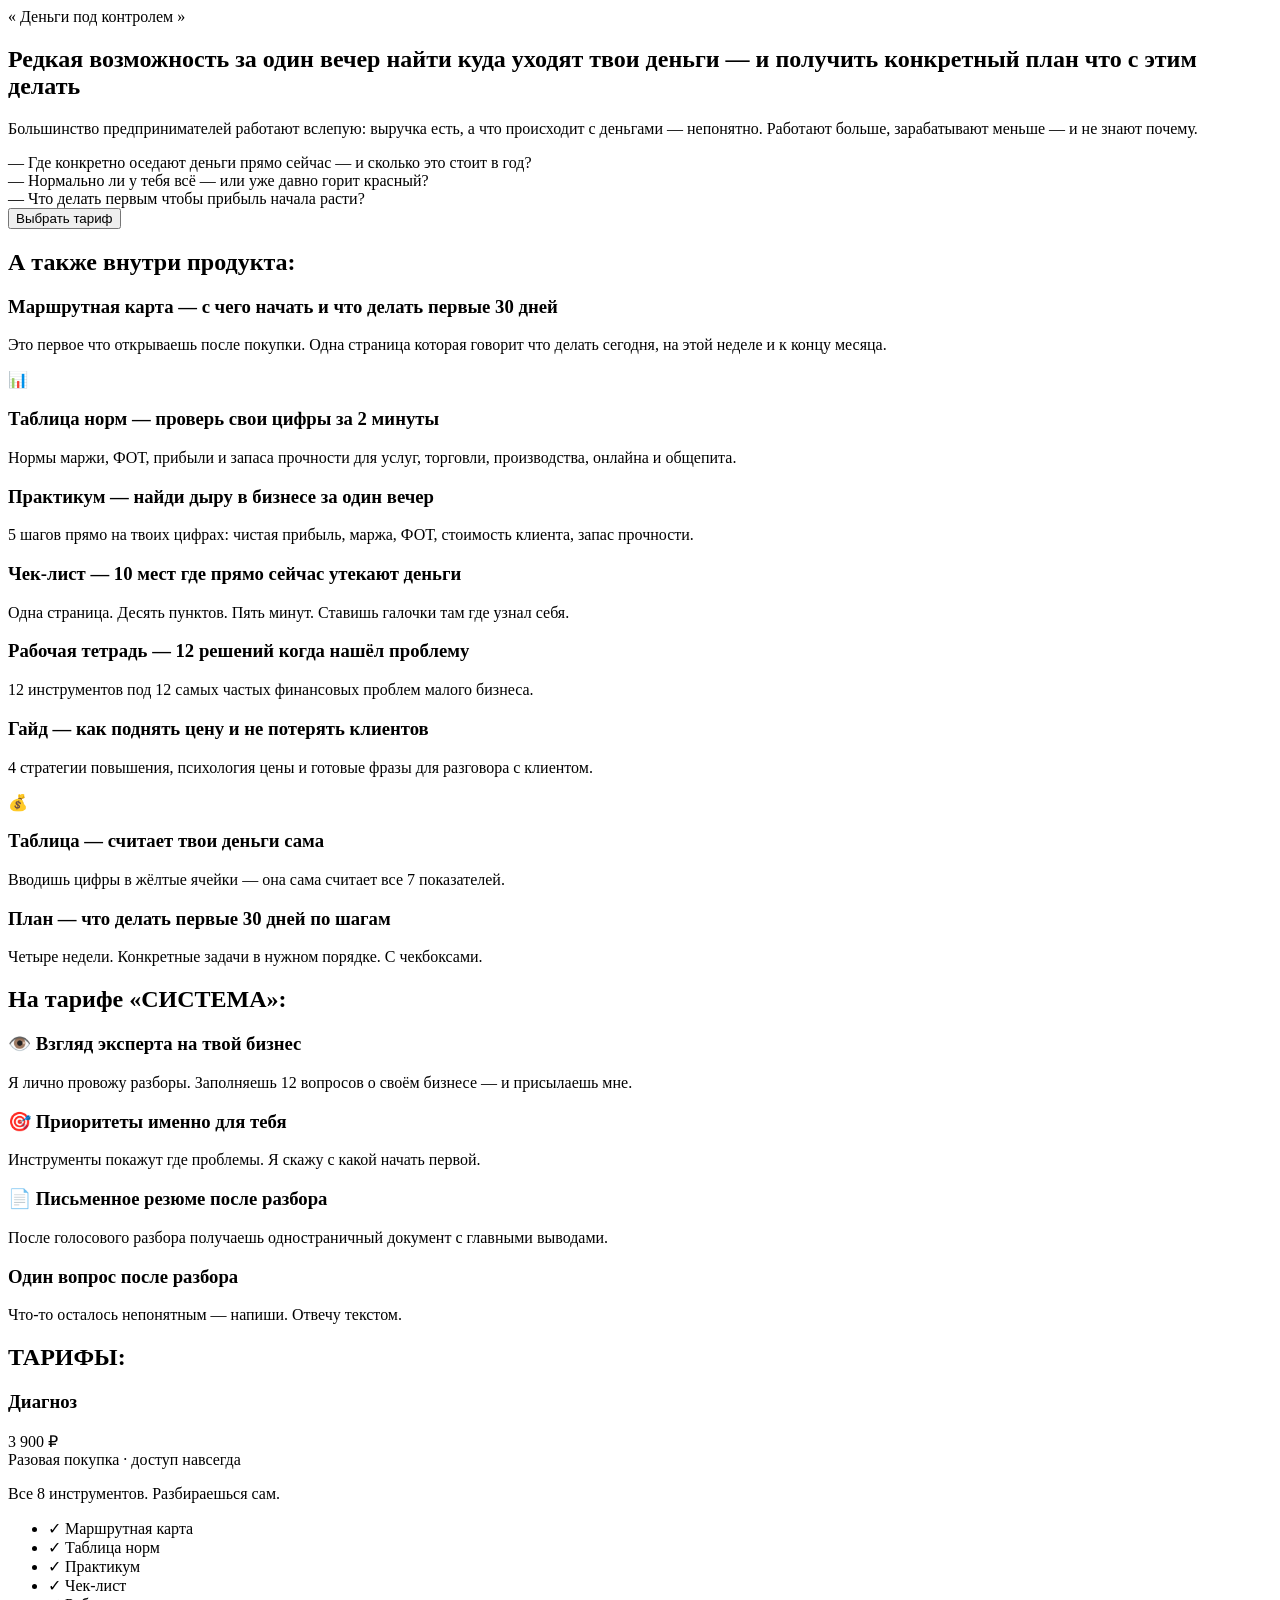
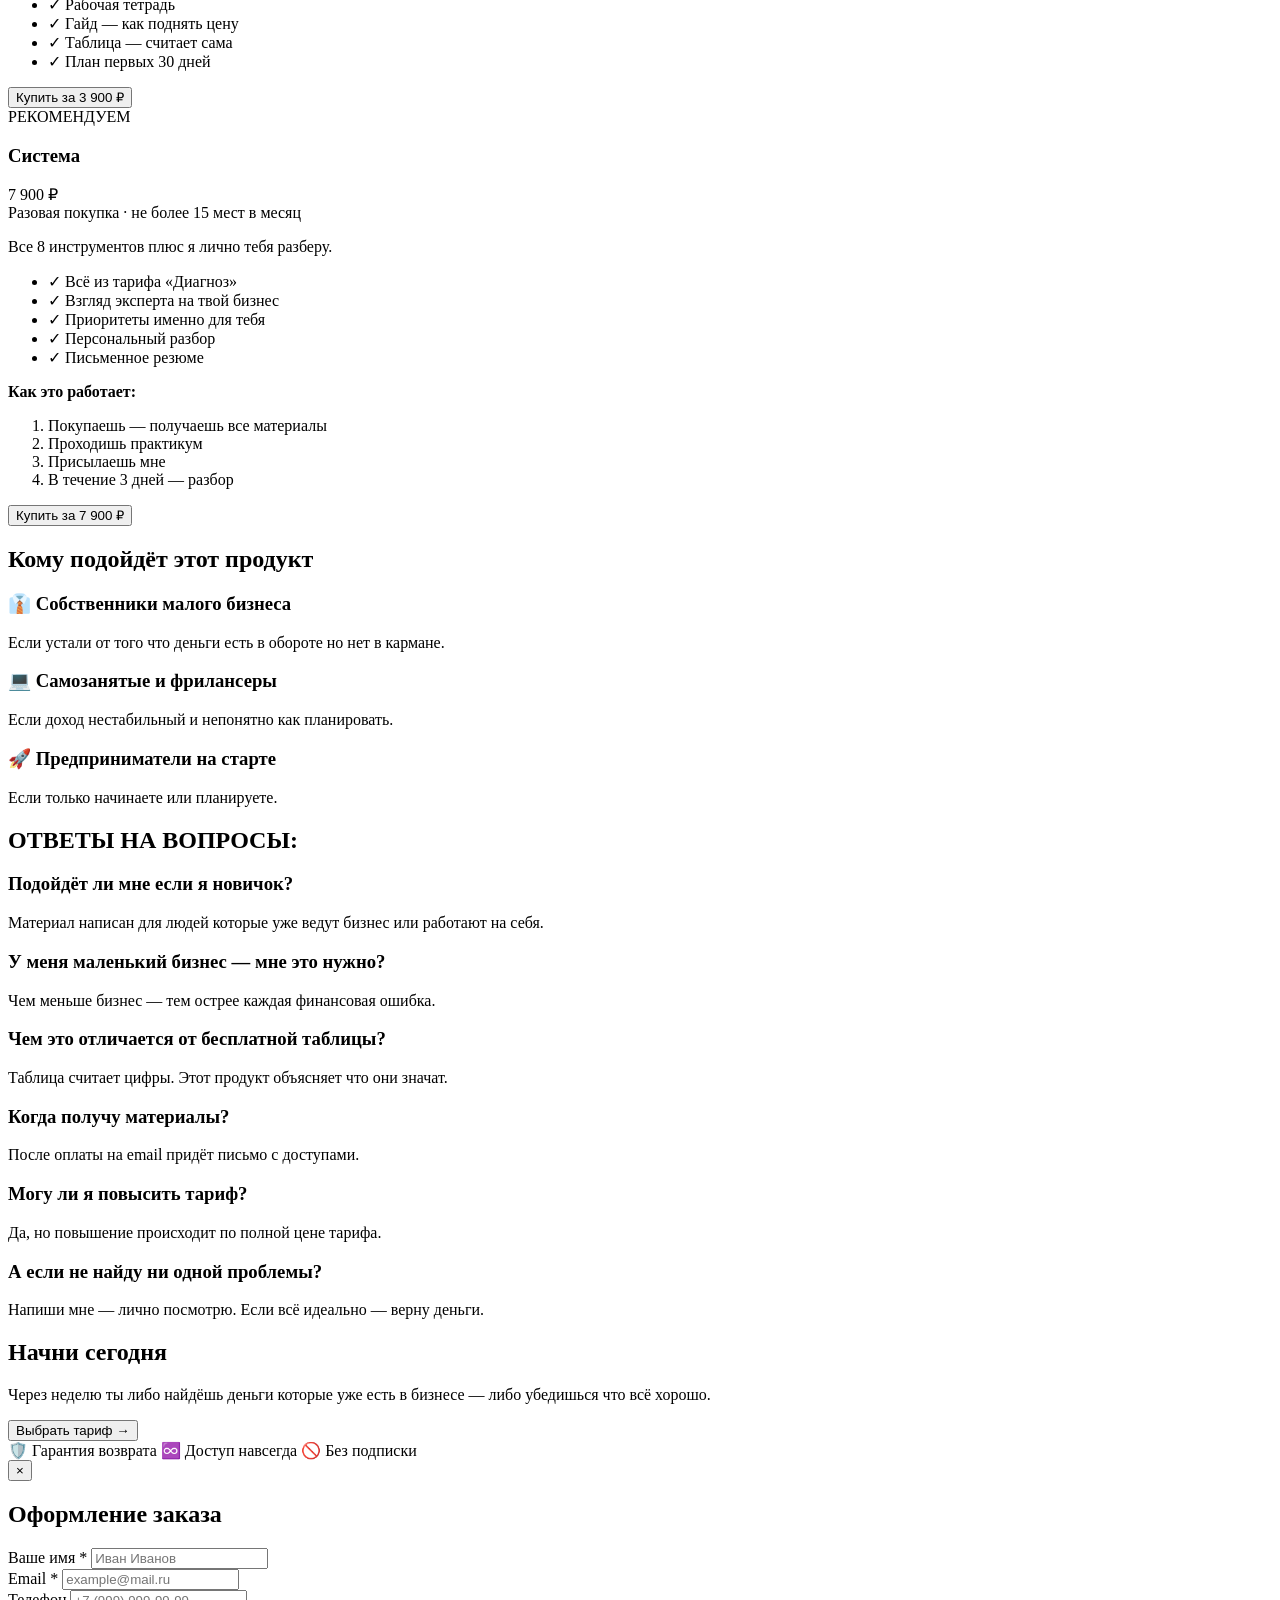
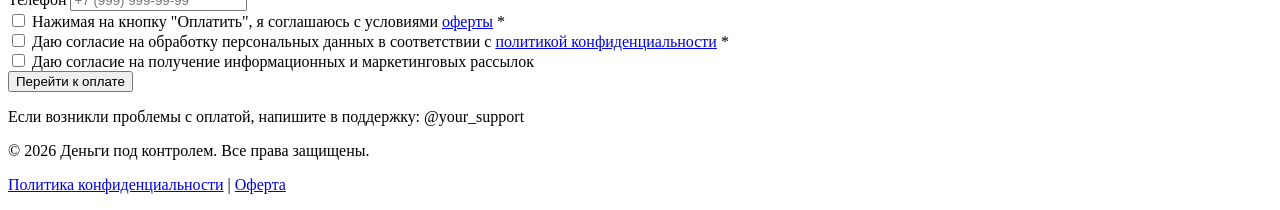
==== index.html @ 917cb2c0 "Add files via upload" ====
<!DOCTYPE html>
<html lang="ru">
<head>
    <meta charset="UTF-8">
    <meta name="viewport" content="width=device-width, initial-scale=1.0">
    <title>Деньги под контролем — Найдите, куда уходят деньги, за один вечер</title>
    <link rel="stylesheet" href="css/style.css">
    <meta name="description" content="Редкая возможность за один вечер найти куда уходят твои деньги">
</head>
<body>
    <!-- HERO SECTION -->
    <section class="hero">
        <div class="container">
            <div class="badge">« Деньги под контролем »</div>
            <h1>Редкая возможность за один вечер найти куда уходят твои деньги — и получить конкретный план что с этим делать</h1>
            <p class="hero-subtitle">Большинство предпринимателей работают вслепую: выручка есть, а что происходит с деньгами — непонятно. Работают больше, зарабатывают меньше — и не знают почему.</p>
            
            <div class="hero-questions">
                <div class="question-item">— Где конкретно оседают деньги прямо сейчас — и сколько это стоит в год?</div>
                <div class="question-item">— Нормально ли у тебя всё — или уже давно горит красный?</div>
                <div class="question-item">— Что делать первым чтобы прибыль начала расти?</div>
            </div>
            
            <button class="btn-primary" onclick="scrollToTariffs()">Выбрать тариф</button>
        </div>
    </section>

    <!-- PRODUCTS SECTION -->
    <section class="products">
        <div class="container">
            <h2 class="section-title">А также внутри продукта:</h2>
            
            <div class="products-grid">
                <div class="product-card">
                    <h3>Маршрутная карта — с чего начать и что делать первые 30 дней</h3>
                    <p>Это первое что открываешь после покупки. Одна страница которая говорит что делать сегодня, на этой неделе и к концу месяца.</p>
                </div>

                <div class="product-card with-icon">
                    <div class="icon">📊</div>
                    <div class="content">
                        <h3>Таблица норм — проверь свои цифры за 2 минуты</h3>
                        <p>Нормы маржи, ФОТ, прибыли и запаса прочности для услуг, торговли, производства, онлайна и общепита.</p>
                    </div>
                </div>

                <div class="product-card">
                    <h3>Практикум — найди дыру в бизнесе за один вечер</h3>
                    <p>5 шагов прямо на твоих цифрах: чистая прибыль, маржа, ФОТ, стоимость клиента, запас прочности.</p>
                </div>

                <div class="product-card">
                    <h3>Чек-лист — 10 мест где прямо сейчас утекают деньги</h3>
                    <p>Одна страница. Десять пунктов. Пять минут. Ставишь галочки там где узнал себя.</p>
                </div>

                <div class="product-card">
                    <h3>Рабочая тетрадь — 12 решений когда нашёл проблему</h3>
                    <p>12 инструментов под 12 самых частых финансовых проблем малого бизнеса.</p>
                </div>

                <div class="product-card">
                    <h3>Гайд — как поднять цену и не потерять клиентов</h3>
                    <p>4 стратегии повышения, психология цены и готовые фразы для разговора с клиентом.</p>
                </div>

                <div class="product-card with-icon">
                    <div class="icon">💰</div>
                    <div class="content">
                        <h3>Таблица — считает твои деньги сама</h3>
                        <p>Вводишь цифры в жёлтые ячейки — она сама считает все 7 показателей.</p>
                    </div>
                </div>

                <div class="product-card">
                    <h3>План — что делать первые 30 дней по шагам</h3>
                    <p>Четыре недели. Конкретные задачи в нужном порядке. С чекбоксами.</p>
                </div>
            </div>
        </div>
    </section>

    <!-- SYSTEM TARIFF SECTION -->
    <section class="system-tariff">
        <div class="container">
            <h2 class="section-title">На тарифе «СИСТЕМА»:</h2>
            
            <div class="system-grid">
                <div class="system-card">
                    <h3>👁️ Взгляд эксперта на твой бизнес</h3>
                    <p>Я лично провожу разборы. Заполняешь 12 вопросов о своём бизнесе — и присылаешь мне.</p>
                </div>

                <div class="system-card">
                    <h3>🎯 Приоритеты именно для тебя</h3>
                    <p>Инструменты покажут где проблемы. Я скажу с какой начать первой.</p>
                </div>

                <div class="system-card">
                    <h3>📄 Письменное резюме после разбора</h3>
                    <p>После голосового разбора получаешь одностраничный документ с главными выводами.</p>
                </div>

                <div class="system-card">
                    <h3> Один вопрос после разбора</h3>
                    <p>Что-то осталось непонятным — напиши. Отвечу текстом.</p>
                </div>
            </div>
        </div>
    </section>

    <!-- PRICING SECTION -->
    <section class="pricing" id="tariffs">
        <div class="container">
            <h2 class="section-title">ТАРИФЫ:</h2>
            
            <div class="pricing-grid">
                <!-- Tariff Diagnosis -->
                <div class="pricing-card">
                    <h3>Диагноз</h3>
                    <div class="price">3 900 ₽</div>
                    <div class="price-note">Разовая покупка · доступ навсегда</div>
                    <p class="tariff-desc">Все 8 инструментов. Разбираешься сам.</p>
                    
                    <ul class="tariff-features">
                        <li>✓ Маршрутная карта</li>
                        <li>✓ Таблица норм</li>
                        <li>✓ Практикум</li>
                        <li>✓ Чек-лист</li>
                        <li>✓ Рабочая тетрадь</li>
                        <li>✓ Гайд — как поднять цену</li>
                        <li>✓ Таблица — считает сама</li>
                        <li>✓ План первых 30 дней</li>
                    </ul>
                    
                    <button class="btn-primary" onclick="openModal('diagnosis')">Купить за 3 900 ₽</button>
                </div>

                <!-- Tariff System -->
                <div class="pricing-card featured">
                    <div class="featured-badge">РЕКОМЕНДУЕМ</div>
                    <h3>Система</h3>
                    <div class="price">7 900 ₽</div>
                    <div class="price-note">Разовая покупка · не более 15 мест в месяц</div>
                    <p class="tariff-desc">Все 8 инструментов плюс я лично тебя разберу.</p>
                    
                    <ul class="tariff-features">
                        <li>✓ Всё из тарифа «Диагноз»</li>
                        <li>✓ Взгляд эксперта на твой бизнес</li>
                        <li>✓ Приоритеты именно для тебя</li>
                        <li>✓ Персональный разбор</li>
                        <li>✓ Письменное резюме</li>
                    </ul>
                    
                    <div class="how-it-works">
                        <strong>Как это работает:</strong>
                        <ol>
                            <li>Покупаешь — получаешь все материалы</li>
                            <li>Проходишь практикум</li>
                            <li>Присылаешь мне</li>
                            <li>В течение 3 дней — разбор</li>
                        </ol>
                    </div>
                    
                    <button class="btn-primary" onclick="openModal('system')">Купить за 7 900 ₽</button>
                </div>
            </div>
        </div>
    </section>

    <!-- TARGET AUDIENCE -->
    <section class="audience">
        <div class="container">
            <h2 class="section-title">Кому подойдёт этот продукт</h2>
            
            <div class="audience-grid">
                <div class="audience-card">
                    <h3>👔 Собственники малого бизнеса</h3>
                    <p>Если устали от того что деньги есть в обороте но нет в кармане.</p>
                </div>
                
                <div class="audience-card">
                    <h3>💻 Самозанятые и фрилансеры</h3>
                    <p>Если доход нестабильный и непонятно как планировать.</p>
                </div>
                
                <div class="audience-card">
                    <h3>🚀 Предприниматели на старте</h3>
                    <p>Если только начинаете или планируете.</p>
                </div>
            </div>
        </div>
    </section>

    <!-- FAQ SECTION -->
    <section class="faq">
        <div class="container">
            <h2 class="section-title">ОТВЕТЫ НА ВОПРОСЫ:</h2>
            
            <div class="faq-list">
                <div class="faq-item">
                    <h3>Подойдёт ли мне если я новичок?</h3>
                    <p>Материал написан для людей которые уже ведут бизнес или работают на себя.</p>
                </div>
                
                <div class="faq-item">
                    <h3>У меня маленький бизнес — мне это нужно?</h3>
                    <p>Чем меньше бизнес — тем острее каждая финансовая ошибка.</p>
                </div>
                
                <div class="faq-item">
                    <h3>Чем это отличается от бесплатной таблицы?</h3>
                    <p>Таблица считает цифры. Этот продукт объясняет что они значат.</p>
                </div>
                
                <div class="faq-item">
                    <h3>Когда получу материалы?</h3>
                    <p>После оплаты на email придёт письмо с доступами.</p>
                </div>
                
                <div class="faq-item">
                    <h3>Могу ли я повысить тариф?</h3>
                    <p>Да, но повышение происходит по полной цене тарифа.</p>
                </div>
                
                <div class="faq-item">
                    <h3>А если не найду ни одной проблемы?</h3>
                    <p>Напиши мне — лично посмотрю. Если всё идеально — верну деньги.</p>
                </div>
            </div>
        </div>
    </section>

    <!-- FINAL CTA -->
    <section class="final-cta">
        <div class="container">
            <h2>Начни сегодня</h2>
            <p>Через неделю ты либо найдёшь деньги которые уже есть в бизнесе — либо убедишься что всё хорошо.</p>
            <button class="btn-primary btn-large" onclick="scrollToTariffs()">Выбрать тариф →</button>
            <div class="guarantees">
                <span>🛡️ Гарантия возврата</span>
                <span>♾️ Доступ навсегда</span>
                <span>🚫 Без подписки</span>
            </div>
        </div>
    </section>

    <!-- ORDER MODAL -->
    <div id="orderModal" class="modal">
        <div class="modal-overlay" onclick="closeModal()"></div>
        <div class="modal-content">
            <button class="modal-close" onclick="closeModal()">&times;</button>
            
            <h2 class="modal-title">Оформление заказа</h2>
            <div id="modalTariffInfo" class="modal-tariff-info"></div>
            
            <form id="orderForm" class="order-form">
                <input type="hidden" name="tariff" id="tariffInput">
                <input type="hidden" name="price" id="priceInput">
                
                <div class="form-group">
                    <label for="name">Ваше имя *</label>
                    <input type="text" id="name" name="name" required placeholder="Иван Иванов">
                </div>
                
                <div class="form-group">
                    <label for="email">Email *</label>
                    <input type="email" id="email" name="email" required placeholder="example@mail.ru">
                </div>
                
                <div class="form-group">
                    <label for="phone">Телефон</label>
                    <input type="tel" id="phone" name="phone" placeholder="+7 (999) 999-99-99">
                </div>
                
                <div class="form-group checkbox-group">
                    <label class="checkbox-label">
                        <input type="checkbox" name="offer" required>
                        <span>Нажимая на кнопку "Оплатить", я соглашаюсь с условиями <a href="offer.html" target="_blank">оферты</a> *</span>
                    </label>
                </div>
                
                <div class="form-group checkbox-group">
                    <label class="checkbox-label">
                        <input type="checkbox" name="privacy" required>
                        <span>Даю согласие на обработку персональных данных в соответствии с <a href="privacy.html" target="_blank">политикой конфиденциальности</a> *</span>
                    </label>
                </div>
                
                <div class="form-group checkbox-group">
                    <label class="checkbox-label">
                        <input type="checkbox" name="marketing">
                        <span>Даю согласие на получение информационных и маркетинговых рассылок</span>
                    </label>
                </div>
                
                <button type="submit" class="btn-primary btn-full btn-submit">
                    Перейти к оплате
                </button>
                
                <p class="form-note">Если возникли проблемы с оплатой, напишите в поддержку: @your_support</p>
            </form>
        </div>
    </div>

    <footer>
        <div class="container">
            <p>&copy; 2026 Деньги под контролем. Все права защищены.</p>
            <p>
                <a href="privacy.html">Политика конфиденциальности</a> | 
                <a href="offer.html">Оферта</a>
            </p>
        </div>
    </footer>

    <script src="js/main.js"></script>
</body>
</html>
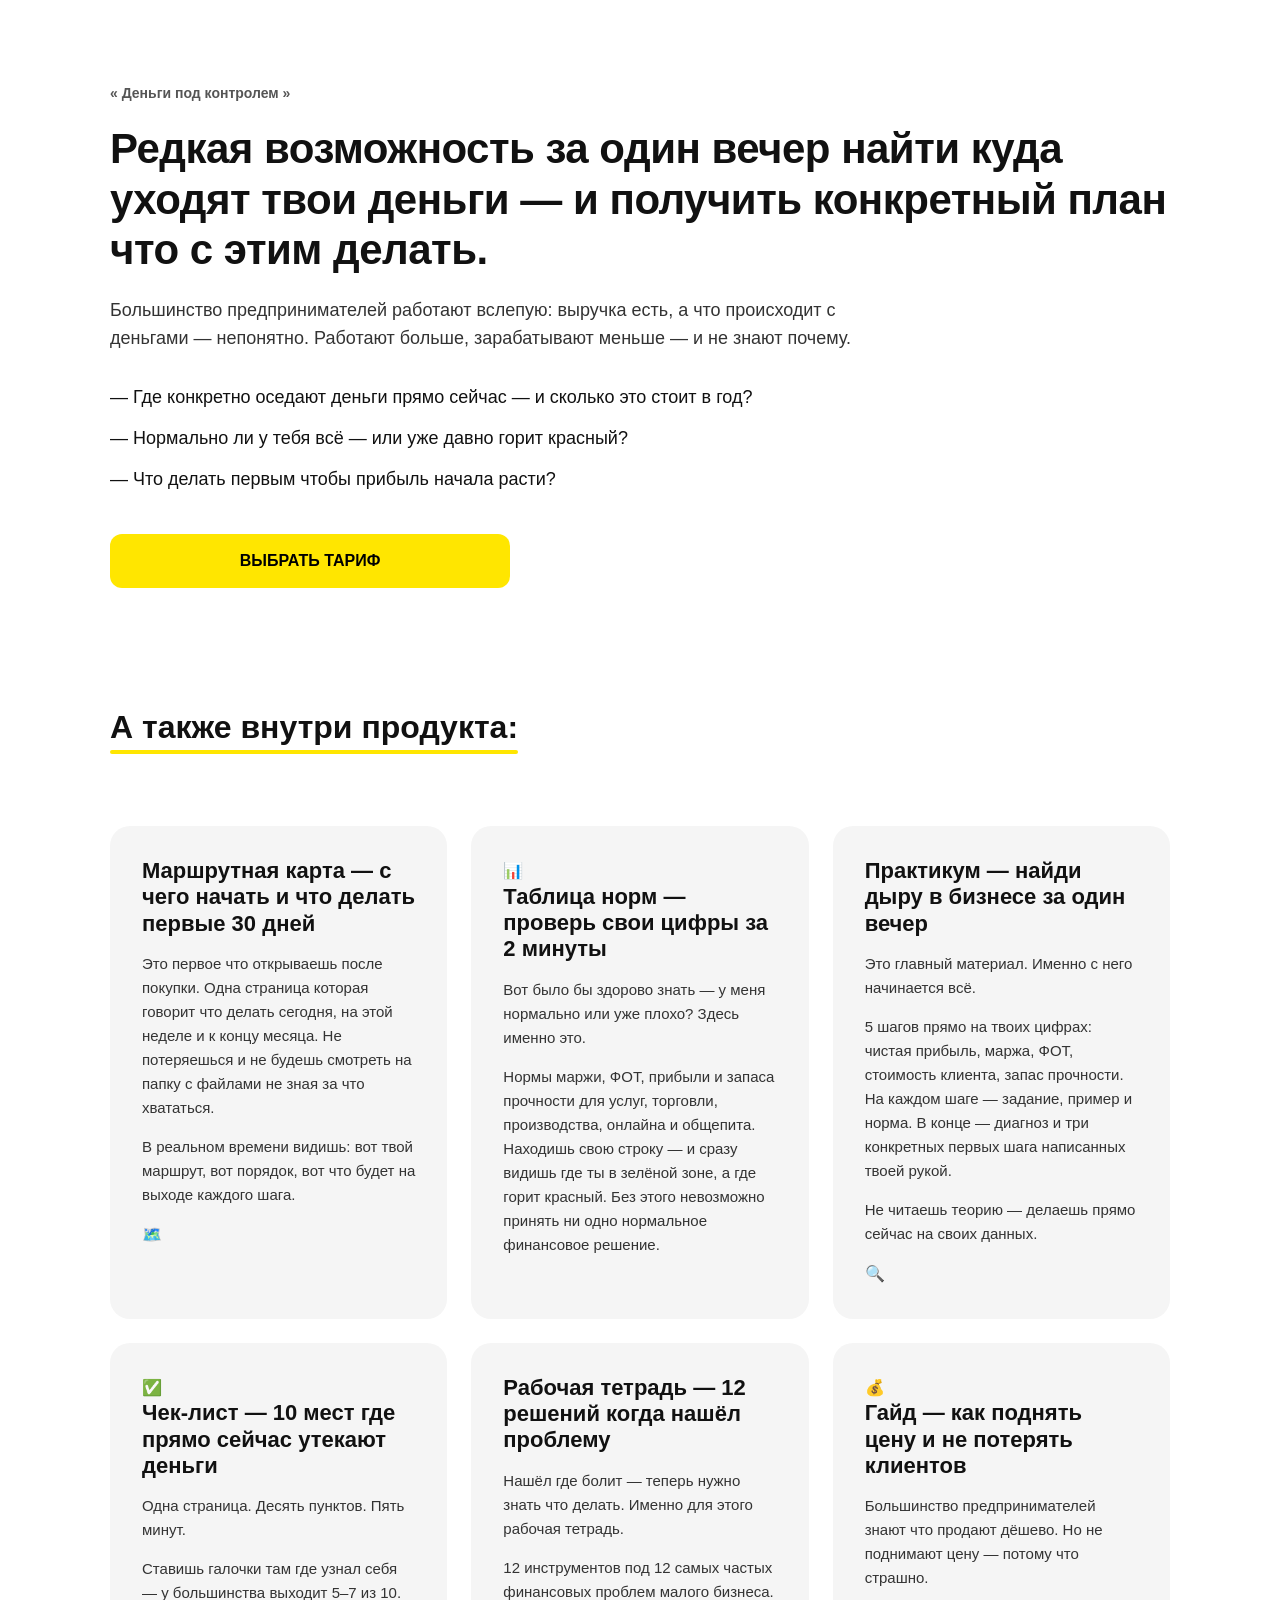
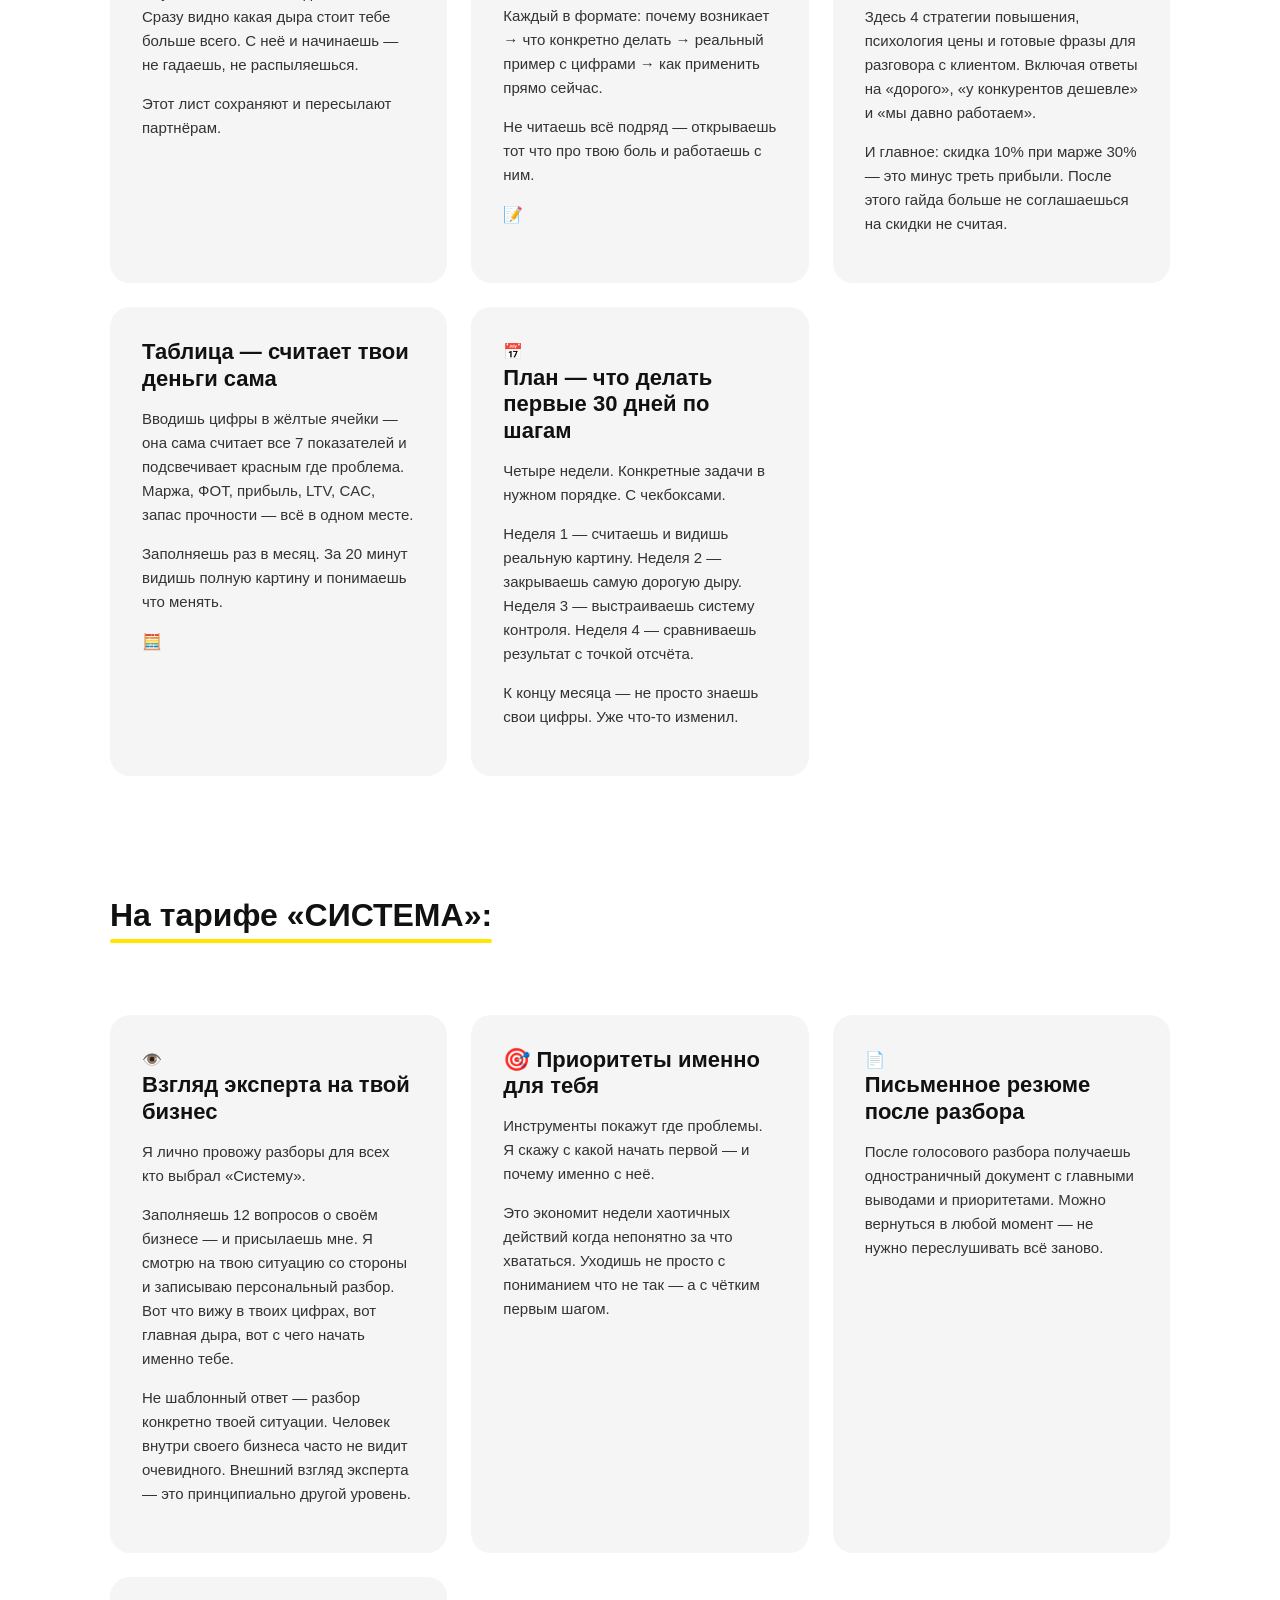
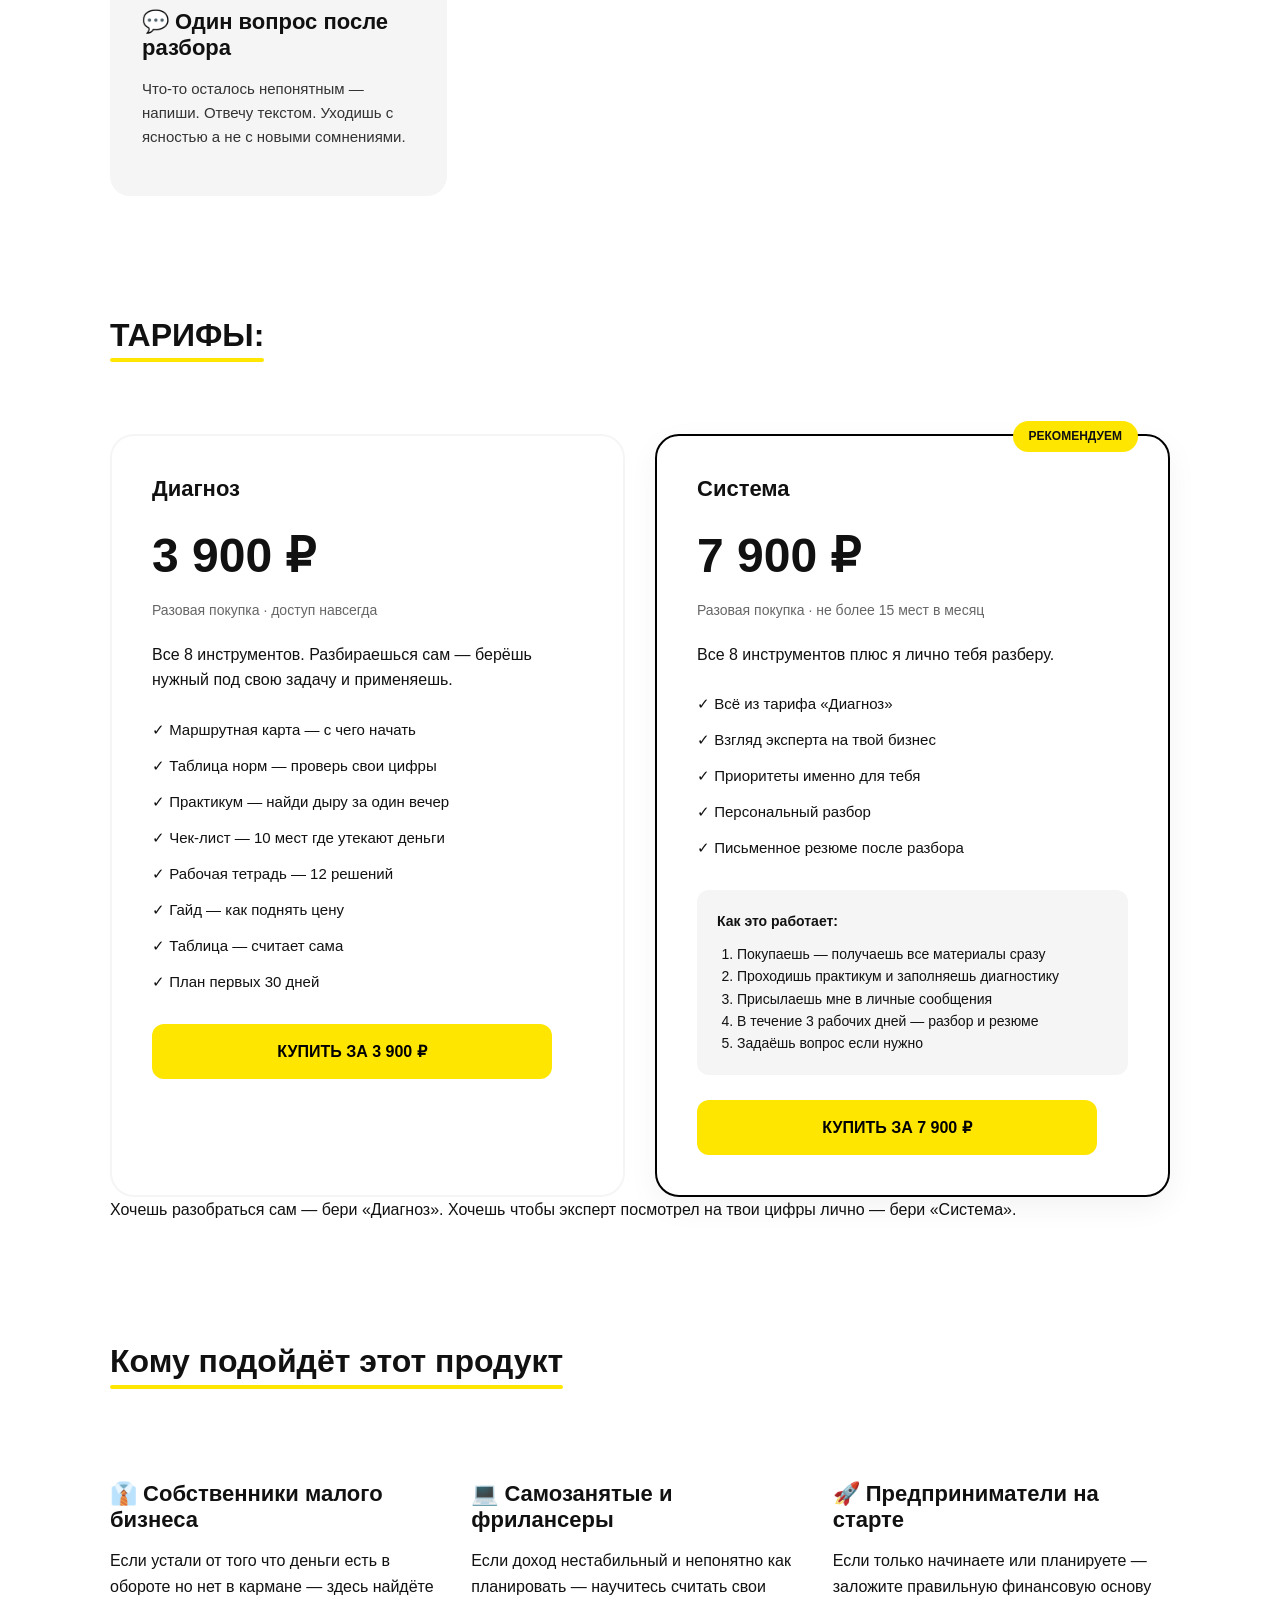
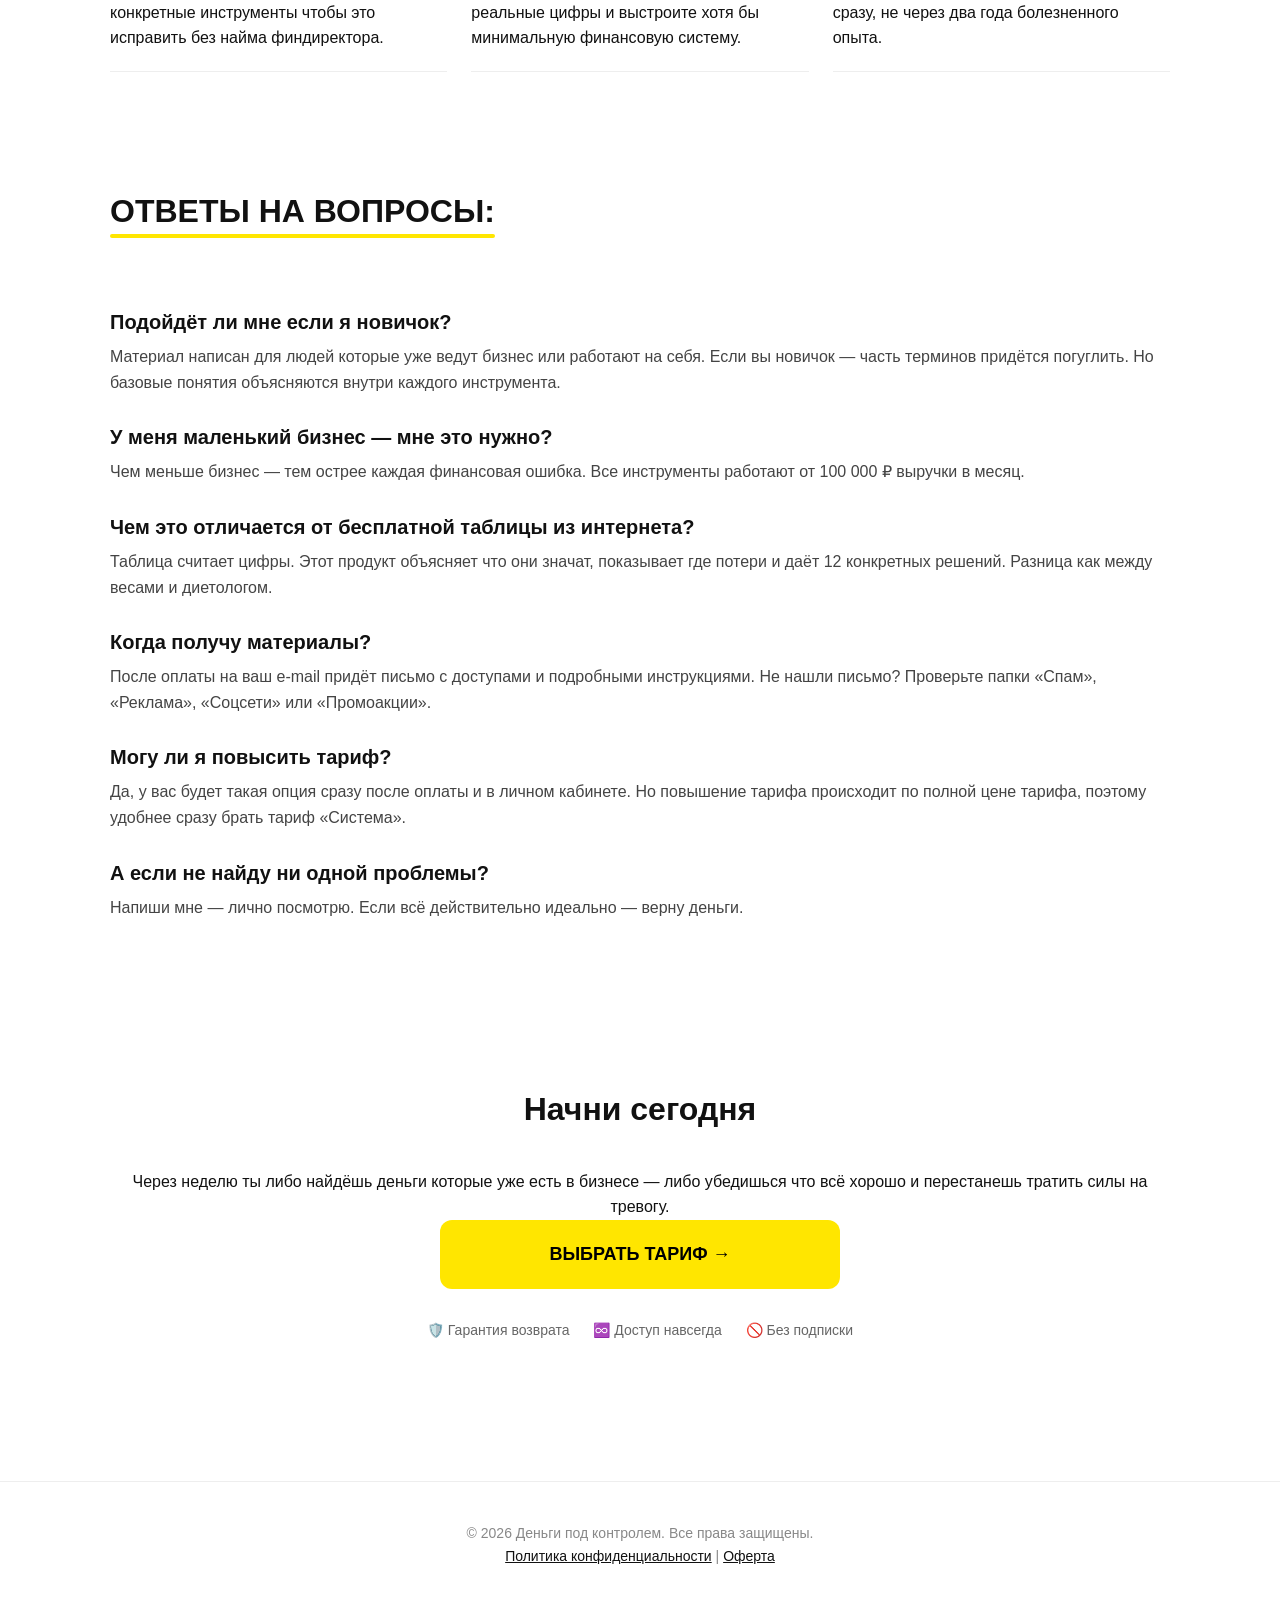
==== commit 05a5637d: "Update index.html" ====
--- a/index.html
+++ b/index.html
@@ -5,23 +5,25 @@
     <meta name="viewport" content="width=device-width, initial-scale=1.0">
     <title>Деньги под контролем — Найдите, куда уходят деньги, за один вечер</title>
     <link rel="stylesheet" href="css/style.css">
-    <meta name="description" content="Редкая возможность за один вечер найти куда уходят твои деньги">
 </head>
 <body>
+
     <!-- HERO SECTION -->
     <section class="hero">
         <div class="container">
-            <div class="badge">« Деньги под контролем »</div>
-            <h1>Редкая возможность за один вечер найти куда уходят твои деньги — и получить конкретный план что с этим делать</h1>
-            <p class="hero-subtitle">Большинство предпринимателей работают вслепую: выручка есть, а что происходит с деньгами — непонятно. Работают больше, зарабатывают меньше — и не знают почему.</p>
-            
-            <div class="hero-questions">
-                <div class="question-item">— Где конкретно оседают деньги прямо сейчас — и сколько это стоит в год?</div>
-                <div class="question-item">— Нормально ли у тебя всё — или уже давно горит красный?</div>
-                <div class="question-item">— Что делать первым чтобы прибыль начала расти?</div>
-            </div>
-            
-            <button class="btn-primary" onclick="scrollToTariffs()">Выбрать тариф</button>
+            <div class="hero-content">
+                <div class="badge">« Деньги под контролем »</div>
+                <h1>Редкая возможность за один вечер найти куда уходят твои деньги — и получить конкретный план что с этим делать.</h1>
+                <p class="hero-subtitle">Большинство предпринимателей работают вслепую: выручка есть, а что происходит с деньгами — непонятно. Работают больше, зарабатывают меньше — и не знают почему.</p>
+                
+                <div class="hero-questions">
+                    <div class="question-item">— Где конкретно оседают деньги прямо сейчас — и сколько это стоит в год?</div>
+                    <div class="question-item">— Нормально ли у тебя всё — или уже давно горит красный?</div>
+                    <div class="question-item">— Что делать первым чтобы прибыль начала расти?</div>
+                </div>
+                
+                <button class="btn-primary" onclick="scrollToTariffs()">Выбрать тариф</button>
+            </div>
         </div>
     </section>
 
@@ -31,50 +33,89 @@
             <h2 class="section-title">А также внутри продукта:</h2>
             
             <div class="products-grid">
-                <div class="product-card">
-                    <h3>Маршрутная карта — с чего начать и что делать первые 30 дней</h3>
-                    <p>Это первое что открываешь после покупки. Одна страница которая говорит что делать сегодня, на этой неделе и к концу месяца.</p>
-                </div>
-
-                <div class="product-card with-icon">
-                    <div class="icon">📊</div>
-                    <div class="content">
+                <!-- Product 1 -->
+                <div class="product-card">
+                    <div class="card-content">
+                        <h3>Маршрутная карта — с чего начать и что делать первые 30 дней</h3>
+                        <p>Это первое что открываешь после покупки. Одна страница которая говорит что делать сегодня, на этой неделе и к концу месяца. Не потеряешься и не будешь смотреть на папку с файлами не зная за что хвататься.</p>
+                        <p>В реальном времени видишь: вот твой маршрут, вот порядок, вот что будет на выходе каждого шага.</p>
+                    </div>
+                    <div class="card-icon">🗺️</div>
+                </div>
+
+                <!-- Product 2 -->
+                <div class="product-card">
+                    <div class="card-icon">📊</div>
+                    <div class="card-content">
                         <h3>Таблица норм — проверь свои цифры за 2 минуты</h3>
-                        <p>Нормы маржи, ФОТ, прибыли и запаса прочности для услуг, торговли, производства, онлайна и общепита.</p>
-                    </div>
-                </div>
-
-                <div class="product-card">
-                    <h3>Практикум — найди дыру в бизнесе за один вечер</h3>
-                    <p>5 шагов прямо на твоих цифрах: чистая прибыль, маржа, ФОТ, стоимость клиента, запас прочности.</p>
-                </div>
-
-                <div class="product-card">
-                    <h3>Чек-лист — 10 мест где прямо сейчас утекают деньги</h3>
-                    <p>Одна страница. Десять пунктов. Пять минут. Ставишь галочки там где узнал себя.</p>
-                </div>
-
-                <div class="product-card">
-                    <h3>Рабочая тетрадь — 12 решений когда нашёл проблему</h3>
-                    <p>12 инструментов под 12 самых частых финансовых проблем малого бизнеса.</p>
-                </div>
-
-                <div class="product-card">
-                    <h3>Гайд — как поднять цену и не потерять клиентов</h3>
-                    <p>4 стратегии повышения, психология цены и готовые фразы для разговора с клиентом.</p>
-                </div>
-
-                <div class="product-card with-icon">
-                    <div class="icon">💰</div>
-                    <div class="content">
+                        <p>Вот было бы здорово знать — у меня нормально или уже плохо? Здесь именно это.</p>
+                        <p>Нормы маржи, ФОТ, прибыли и запаса прочности для услуг, торговли, производства, онлайна и общепита. Находишь свою строку — и сразу видишь где ты в зелёной зоне, а где горит красный. Без этого невозможно принять ни одно нормальное финансовое решение.</p>
+                    </div>
+                </div>
+
+                <!-- Product 3 -->
+                <div class="product-card">
+                    <div class="card-content">
+                        <h3>Практикум — найди дыру в бизнесе за один вечер</h3>
+                        <p>Это главный материал. Именно с него начинается всё.</p>
+                        <p>5 шагов прямо на твоих цифрах: чистая прибыль, маржа, ФОТ, стоимость клиента, запас прочности. На каждом шаге — задание, пример и норма. В конце — диагноз и три конкретных первых шага написанных твоей рукой.</p>
+                        <p>Не читаешь теорию — делаешь прямо сейчас на своих данных.</p>
+                    </div>
+                    <div class="card-icon">🔍</div>
+                </div>
+
+                <!-- Product 4 -->
+                <div class="product-card">
+                    <div class="card-icon">✅</div>
+                    <div class="card-content">
+                        <h3>Чек-лист — 10 мест где прямо сейчас утекают деньги</h3>
+                        <p>Одна страница. Десять пунктов. Пять минут.</p>
+                        <p>Ставишь галочки там где узнал себя — у большинства выходит 5–7 из 10. Сразу видно какая дыра стоит тебе больше всего. С неё и начинаешь — не гадаешь, не распыляешься.</p>
+                        <p>Этот лист сохраняют и пересылают партнёрам.</p>
+                    </div>
+                </div>
+
+                <!-- Product 5 -->
+                <div class="product-card">
+                    <div class="card-content">
+                        <h3>Рабочая тетрадь — 12 решений когда нашёл проблему</h3>
+                        <p>Нашёл где болит — теперь нужно знать что делать. Именно для этого рабочая тетрадь.</p>
+                        <p>12 инструментов под 12 самых частых финансовых проблем малого бизнеса. Каждый в формате: почему возникает → что конкретно делать → реальный пример с цифрами → как применить прямо сейчас.</p>
+                        <p>Не читаешь всё подряд — открываешь тот что про твою боль и работаешь с ним.</p>
+                    </div>
+                    <div class="card-icon">📝</div>
+                </div>
+
+                <!-- Product 6 -->
+                <div class="product-card">
+                    <div class="card-icon">💰</div>
+                    <div class="card-content">
+                        <h3>Гайд — как поднять цену и не потерять клиентов</h3>
+                        <p>Большинство предпринимателей знают что продают дёшево. Но не поднимают цену — потому что страшно.</p>
+                        <p>Здесь 4 стратегии повышения, психология цены и готовые фразы для разговора с клиентом. Включая ответы на «дорого», «у конкурентов дешевле» и «мы давно работаем».</p>
+                        <p>И главное: скидка 10% при марже 30% — это минус треть прибыли. После этого гайда больше не соглашаешься на скидки не считая.</p>
+                    </div>
+                </div>
+
+                <!-- Product 7 -->
+                <div class="product-card">
+                    <div class="card-content">
                         <h3>Таблица — считает твои деньги сама</h3>
-                        <p>Вводишь цифры в жёлтые ячейки — она сама считает все 7 показателей.</p>
-                    </div>
-                </div>
-
-                <div class="product-card">
-                    <h3>План — что делать первые 30 дней по шагам</h3>
-                    <p>Четыре недели. Конкретные задачи в нужном порядке. С чекбоксами.</p>
+                        <p>Вводишь цифры в жёлтые ячейки — она сама считает все 7 показателей и подсвечивает красным где проблема. Маржа, ФОТ, прибыль, LTV, CAC, запас прочности — всё в одном месте.</p>
+                        <p>Заполняешь раз в месяц. За 20 минут видишь полную картину и понимаешь что менять.</p>
+                    </div>
+                    <div class="card-icon">🧮</div>
+                </div>
+
+                <!-- Product 8 -->
+                <div class="product-card">
+                    <div class="card-icon">📅</div>
+                    <div class="card-content">
+                        <h3>План — что делать первые 30 дней по шагам</h3>
+                        <p>Четыре недели. Конкретные задачи в нужном порядке. С чекбоксами.</p>
+                        <p>Неделя 1 — считаешь и видишь реальную картину. Неделя 2 — закрываешь самую дорогую дыру. Неделя 3 — выстраиваешь систему контроля. Неделя 4 — сравниваешь результат с точкой отсчёта.</p>
+                        <p>К концу месяца — не просто знаешь свои цифры. Уже что-то изменил.</p>
+                    </div>
                 </div>
             </div>
         </div>
@@ -87,23 +128,36 @@
             
             <div class="system-grid">
                 <div class="system-card">
-                    <h3>👁️ Взгляд эксперта на твой бизнес</h3>
-                    <p>Я лично провожу разборы. Заполняешь 12 вопросов о своём бизнесе — и присылаешь мне.</p>
+                    <div class="card-icon">👁️</div>
+                    <div class="card-content">
+                        <h3>Взгляд эксперта на твой бизнес</h3>
+                        <p>Я лично провожу разборы для всех кто выбрал «Систему».</p>
+                        <p>Заполняешь 12 вопросов о своём бизнесе — и присылаешь мне. Я смотрю на твою ситуацию со стороны и записываю персональный разбор. Вот что вижу в твоих цифрах, вот главная дыра, вот с чего начать именно тебе.</p>
+                        <p>Не шаблонный ответ — разбор конкретно твоей ситуации. Человек внутри своего бизнеса часто не видит очевидного. Внешний взгляд эксперта — это принципиально другой уровень.</p>
+                    </div>
                 </div>
 
                 <div class="system-card">
-                    <h3>🎯 Приоритеты именно для тебя</h3>
-                    <p>Инструменты покажут где проблемы. Я скажу с какой начать первой.</p>
+                    <div class="card-content">
+                        <h3>🎯 Приоритеты именно для тебя</h3>
+                        <p>Инструменты покажут где проблемы. Я скажу с какой начать первой — и почему именно с неё.</p>
+                        <p>Это экономит недели хаотичных действий когда непонятно за что хвататься. Уходишь не просто с пониманием что не так — а с чётким первым шагом.</p>
+                    </div>
                 </div>
 
                 <div class="system-card">
-                    <h3>📄 Письменное резюме после разбора</h3>
-                    <p>После голосового разбора получаешь одностраничный документ с главными выводами.</p>
+                    <div class="card-icon">📄</div>
+                    <div class="card-content">
+                        <h3>Письменное резюме после разбора</h3>
+                        <p>После голосового разбора получаешь одностраничный документ с главными выводами и приоритетами. Можно вернуться в любой момент — не нужно переслушивать всё заново.</p>
+                    </div>
                 </div>
 
                 <div class="system-card">
-                    <h3> Один вопрос после разбора</h3>
-                    <p>Что-то осталось непонятным — напиши. Отвечу текстом.</p>
+                    <div class="card-content">
+                        <h3>💬 Один вопрос после разбора</h3>
+                        <p>Что-то осталось непонятным — напиши. Отвечу текстом. Уходишь с ясностью а не с новыми сомнениями.</p>
+                    </div>
                 </div>
             </div>
         </div>
@@ -120,14 +174,14 @@
                     <h3>Диагноз</h3>
                     <div class="price">3 900 ₽</div>
                     <div class="price-note">Разовая покупка · доступ навсегда</div>
-                    <p class="tariff-desc">Все 8 инструментов. Разбираешься сам.</p>
+                    <p class="tariff-desc">Все 8 инструментов. Разбираешься сам — берёшь нужный под свою задачу и применяешь.</p>
                     
                     <ul class="tariff-features">
-                        <li>✓ Маршрутная карта</li>
-                        <li>✓ Таблица норм</li>
-                        <li>✓ Практикум</li>
-                        <li>✓ Чек-лист</li>
-                        <li>✓ Рабочая тетрадь</li>
+                        <li>✓ Маршрутная карта — с чего начать</li>
+                        <li>✓ Таблица норм — проверь свои цифры</li>
+                        <li>✓ Практикум — найди дыру за один вечер</li>
+                        <li>✓ Чек-лист — 10 мест где утекают деньги</li>
+                        <li>✓ Рабочая тетрадь — 12 решений</li>
                         <li>✓ Гайд — как поднять цену</li>
                         <li>✓ Таблица — считает сама</li>
                         <li>✓ План первых 30 дней</li>
@@ -149,22 +203,25 @@
                         <li>✓ Взгляд эксперта на твой бизнес</li>
                         <li>✓ Приоритеты именно для тебя</li>
                         <li>✓ Персональный разбор</li>
-                        <li>✓ Письменное резюме</li>
+                        <li>✓ Письменное резюме после разбора</li>
                     </ul>
                     
                     <div class="how-it-works">
                         <strong>Как это работает:</strong>
                         <ol>
-                            <li>Покупаешь — получаешь все материалы</li>
-                            <li>Проходишь практикум</li>
-                            <li>Присылаешь мне</li>
-                            <li>В течение 3 дней — разбор</li>
+                            <li>Покупаешь — получаешь все материалы сразу</li>
+                            <li>Проходишь практикум и заполняешь диагностику</li>
+                            <li>Присылаешь мне в личные сообщения</li>
+                            <li>В течение 3 рабочих дней — разбор и резюме</li>
+                            <li>Задаёшь вопрос если нужно</li>
                         </ol>
                     </div>
                     
                     <button class="btn-primary" onclick="openModal('system')">Купить за 7 900 ₽</button>
                 </div>
             </div>
+            
+            <p class="pricing-note">Хочешь разобраться сам — бери «Диагноз». Хочешь чтобы эксперт посмотрел на твои цифры лично — бери «Система».</p>
         </div>
     </section>
 
@@ -176,17 +233,17 @@
             <div class="audience-grid">
                 <div class="audience-card">
                     <h3>👔 Собственники малого бизнеса</h3>
-                    <p>Если устали от того что деньги есть в обороте но нет в кармане.</p>
+                    <p>Если устали от того что деньги есть в обороте но нет в кармане — здесь найдёте конкретные инструменты чтобы это исправить без найма финдиректора.</p>
                 </div>
                 
                 <div class="audience-card">
                     <h3>💻 Самозанятые и фрилансеры</h3>
-                    <p>Если доход нестабильный и непонятно как планировать.</p>
+                    <p>Если доход нестабильный и непонятно как планировать — научитесь считать свои реальные цифры и выстроите хотя бы минимальную финансовую систему.</p>
                 </div>
                 
                 <div class="audience-card">
                     <h3>🚀 Предприниматели на старте</h3>
-                    <p>Если только начинаете или планируете.</p>
+                    <p>Если только начинаете или планируете — заложите правильную финансовую основу сразу, не через два года болезненного опыта.</p>
                 </div>
             </div>
         </div>
@@ -200,32 +257,32 @@
             <div class="faq-list">
                 <div class="faq-item">
                     <h3>Подойдёт ли мне если я новичок?</h3>
-                    <p>Материал написан для людей которые уже ведут бизнес или работают на себя.</p>
+                    <p>Материал написан для людей которые уже ведут бизнес или работают на себя. Если вы новичок — часть терминов придётся погуглить. Но базовые понятия объясняются внутри каждого инструмента.</p>
                 </div>
                 
                 <div class="faq-item">
                     <h3>У меня маленький бизнес — мне это нужно?</h3>
-                    <p>Чем меньше бизнес — тем острее каждая финансовая ошибка.</p>
-                </div>
-                
-                <div class="faq-item">
-                    <h3>Чем это отличается от бесплатной таблицы?</h3>
-                    <p>Таблица считает цифры. Этот продукт объясняет что они значат.</p>
+                    <p>Чем меньше бизнес — тем острее каждая финансовая ошибка. Все инструменты работают от 100 000 ₽ выручки в месяц.</p>
+                </div>
+                
+                <div class="faq-item">
+                    <h3>Чем это отличается от бесплатной таблицы из интернета?</h3>
+                    <p>Таблица считает цифры. Этот продукт объясняет что они значат, показывает где потери и даёт 12 конкретных решений. Разница как между весами и диетологом.</p>
                 </div>
                 
                 <div class="faq-item">
                     <h3>Когда получу материалы?</h3>
-                    <p>После оплаты на email придёт письмо с доступами.</p>
+                    <p>После оплаты на ваш e-mail придёт письмо с доступами и подробными инструкциями. Не нашли письмо? Проверьте папки «Спам», «Реклама», «Соцсети» или «Промоакции».</p>
                 </div>
                 
                 <div class="faq-item">
                     <h3>Могу ли я повысить тариф?</h3>
-                    <p>Да, но повышение происходит по полной цене тарифа.</p>
+                    <p>Да, у вас будет такая опция сразу после оплаты и в личном кабинете. Но повышение тарифа происходит по полной цене тарифа, поэтому удобнее сразу брать тариф «Система».</p>
                 </div>
                 
                 <div class="faq-item">
                     <h3>А если не найду ни одной проблемы?</h3>
-                    <p>Напиши мне — лично посмотрю. Если всё идеально — верну деньги.</p>
+                    <p>Напиши мне — лично посмотрю. Если всё действительно идеально — верну деньги.</p>
                 </div>
             </div>
         </div>
@@ -235,7 +292,7 @@
     <section class="final-cta">
         <div class="container">
             <h2>Начни сегодня</h2>
-            <p>Через неделю ты либо найдёшь деньги которые уже есть в бизнесе — либо убедишься что всё хорошо.</p>
+            <p>Через неделю ты либо найдёшь деньги которые уже есть в бизнесе — либо убедишься что всё хорошо и перестанешь тратить силы на тревогу.</p>
             <button class="btn-primary btn-large" onclick="scrollToTariffs()">Выбрать тариф →</button>
             <div class="guarantees">
                 <span>🛡️ Гарантия возврата</span>
@@ -247,56 +304,46 @@
 
     <!-- ORDER MODAL -->
     <div id="orderModal" class="modal">
-        <div class="modal-overlay" onclick="closeModal()"></div>
         <div class="modal-content">
             <button class="modal-close" onclick="closeModal()">&times;</button>
-            
             <h2 class="modal-title">Оформление заказа</h2>
-            <div id="modalTariffInfo" class="modal-tariff-info"></div>
-            
-            <form id="orderForm" class="order-form">
+            <div class="modal-tariff-info" id="modalTariffInfo"></div>
+            
+            <form id="orderForm" action="https://formspree.io/f/YOUR_FORM_ID" method="POST">
                 <input type="hidden" name="tariff" id="tariffInput">
                 <input type="hidden" name="price" id="priceInput">
                 
                 <div class="form-group">
                     <label for="name">Ваше имя *</label>
-                    <input type="text" id="name" name="name" required placeholder="Иван Иванов">
+                    <input type="text" id="name" name="name" required>
                 </div>
                 
                 <div class="form-group">
                     <label for="email">Email *</label>
-                    <input type="email" id="email" name="email" required placeholder="example@mail.ru">
+                    <input type="email" id="email" name="email" required>
                 </div>
                 
                 <div class="form-group">
                     <label for="phone">Телефон</label>
-                    <input type="tel" id="phone" name="phone" placeholder="+7 (999) 999-99-99">
+                    <input type="tel" id="phone" name="phone">
                 </div>
                 
                 <div class="form-group checkbox-group">
-                    <label class="checkbox-label">
-                        <input type="checkbox" name="offer" required>
-                        <span>Нажимая на кнопку "Оплатить", я соглашаюсь с условиями <a href="offer.html" target="_blank">оферты</a> *</span>
-                    </label>
+                    <input type="checkbox" id="offer" name="offer" required>
+                    <label for="offer" class="checkbox-label">Нажимая на кнопку "Оплатить", я соглашаюсь с условиями <a href="offer.html" target="_blank">оферты</a> *</label>
                 </div>
                 
                 <div class="form-group checkbox-group">
-                    <label class="checkbox-label">
-                        <input type="checkbox" name="privacy" required>
-                        <span>Даю согласие на обработку персональных данных в соответствии с <a href="privacy.html" target="_blank">политикой конфиденциальности</a> *</span>
-                    </label>
+                    <input type="checkbox" id="privacy" name="privacy" required>
+                    <label for="privacy" class="checkbox-label">Даю согласие на обработку персональных данных в соответствии с <a href="privacy.html" target="_blank">политикой конфиденциальности</a> *</label>
                 </div>
                 
                 <div class="form-group checkbox-group">
-                    <label class="checkbox-label">
-                        <input type="checkbox" name="marketing">
-                        <span>Даю согласие на получение информационных и маркетинговых рассылок</span>
-                    </label>
-                </div>
-                
-                <button type="submit" class="btn-primary btn-full btn-submit">
-                    Перейти к оплате
-                </button>
+                    <input type="checkbox" id="marketing" name="marketing">
+                    <label for="marketing" class="checkbox-label">Даю согласие на получение информационных и маркетинговых рассылок</label>
+                </div>
+                
+                <button type="submit" class="btn-primary btn-full btn-submit">Перейти к оплате</button>
                 
                 <p class="form-note">Если возникли проблемы с оплатой, напишите в поддержку: @your_support</p>
             </form>
@@ -306,13 +353,10 @@
     <footer>
         <div class="container">
             <p>&copy; 2026 Деньги под контролем. Все права защищены.</p>
-            <p>
-                <a href="privacy.html">Политика конфиденциальности</a> | 
-                <a href="offer.html">Оферта</a>
-            </p>
+            <p><a href="privacy.html">Политика конфиденциальности</a> | <a href="offer.html">Оферта</a></p>
         </div>
     </footer>
 
     <script src="js/main.js"></script>
 </body>
-</html>+</html>
--- a/css/style.css
+++ b/css/style.css
@@ -0,0 +1,148 @@
+/* Базовые настройки */
+* { box-sizing: border-box; margin: 0; padding: 0; }
+body {
+    font-family: -apple-system, BlinkMacSystemFont, "Segoe UI", Roboto, Helvetica, Arial, sans-serif;
+    color: #111;
+    background-color: #fff;
+    line-height: 1.6;
+    -webkit-font-smoothing: antialiased;
+}
+.container { max-width: 1100px; margin: 0 auto; padding: 0 20px; }
+a { color: #111; text-decoration: underline; }
+a:hover { text-decoration: none; }
+
+/* Типографика */
+h1, h2, h3 { font-weight: 800; line-height: 1.2; margin-bottom: 20px; }
+h1 { font-size: 42px; letter-spacing: -0.5px; }
+h2 { font-size: 32px; margin-bottom: 40px; position: relative; display: inline-block; }
+/* Желтое подчеркивание как на референсе */
+.section-title::after {
+    content: ''; position: absolute; bottom: -8px; left: 0;
+    width: 100%; height: 4px; background-color: #FFE600; border-radius: 2px;
+}
+h3 { font-size: 22px; margin-bottom: 15px; }
+
+/* Кнопки */
+.btn-primary {
+    background-color: #FFE600; color: #000; font-weight: 700;
+    text-transform: uppercase; border: none; padding: 18px 32px;
+    border-radius: 12px; font-size: 16px; cursor: pointer;
+    transition: transform 0.2s, background-color 0.2s;
+    width: 100%; max-width: 400px; text-align: center;
+}
+.btn-primary:hover { background-color: #e6cf00; transform: translateY(-2px); }
+.btn-large { padding: 24px 48px; font-size: 18px; }
+
+/* HERO */
+.hero { padding: 80px 0 60px; text-align: left; }
+.badge {
+    display: inline-block; font-size: 14px; font-weight: 600;
+    margin-bottom: 20px; color: #555;
+}
+.hero-subtitle { font-size: 18px; color: #333; max-width: 800px; margin-bottom: 30px; }
+.hero-questions { margin-bottom: 40px; }
+.question-item { font-size: 18px; margin-bottom: 12px; font-weight: 500; }
+
+/* Секции */
+section { padding: 60px 0; }
+
+/* Карточки продуктов */
+.products-grid, .system-grid {
+    display: grid; grid-template-columns: repeat(auto-fit, minmax(320px, 1fr));
+    gap: 24px; margin-top: 40px;
+}
+.product-card, .system-card {
+    background-color: #F5F5F5; padding: 32px;
+    border-radius: 20px; display: flex; flex-direction: column;
+}
+.product-card.with-icon { flex-direction: row; align-items: flex-start; gap: 20px; }
+.product-card.with-icon .icon { font-size: 48px; flex-shrink: 0; }
+.product-card.with-icon .content { flex: 1; }
+.product-card p, .system-card p { font-size: 15px; color: #333; margin-bottom: 15px; }
+
+/* Тарифы */
+.pricing-grid {
+    display: grid; grid-template-columns: repeat(auto-fit, minmax(350px, 1fr));
+    gap: 30px; margin-top: 40px;
+}
+.pricing-card {
+    background: #fff; border: 2px solid #F5F5F5; border-radius: 24px;
+    padding: 40px; position: relative;
+}
+.pricing-card.featured { border-color: #000; box-shadow: 0 10px 30px rgba(0,0,0,0.05); }
+.featured-badge {
+    position: absolute; top: -15px; right: 30px;
+    background: #FFE600; padding: 6px 16px; border-radius: 20px;
+    font-size: 12px; font-weight: 700; text-transform: uppercase;
+}
+.price { font-size: 48px; font-weight: 800; margin: 10px 0 5px; }
+.price-note { font-size: 14px; color: #666; margin-bottom: 20px; }
+.tariff-desc { font-size: 16px; margin-bottom: 25px; }
+.tariff-features { list-style: none; margin-bottom: 30px; }
+.tariff-features li { margin-bottom: 12px; font-size: 15px; font-weight: 500; }
+.how-it-works { background: #F5F5F5; padding: 20px; border-radius: 12px; margin-bottom: 25px; font-size: 14px; }
+.how-it-works ol { padding-left: 20px; margin-top: 10px; }
+
+/* Аудитория */
+.audience-grid {
+    display: grid; grid-template-columns: repeat(auto-fit, minmax(300px, 1fr));
+    gap: 24px; margin-top: 40px;
+}
+.audience-card { padding: 20px 0; border-bottom: 1px solid #eee; }
+
+/* FAQ */
+.faq-list { margin-top: 40px; }
+.faq-item { margin-bottom: 30px; }
+.faq-item h3 { font-size: 20px; margin-bottom: 10px; }
+.faq-item p { font-size: 16px; color: #444; }
+
+/* Финальный CTA */
+.final-cta { text-align: center; padding: 80px 0; }
+.guarantees { margin-top: 30px; font-size: 14px; color: #666; }
+.guarantees span { margin: 0 10px; }
+
+/* МОДАЛЬНОЕ ОКНО */
+.modal {
+    display: none; position: fixed; z-index: 1000;
+    left: 0; top: 0; width: 100%; height: 100%;
+    background-color: rgba(0,0,0,0.6); align-items: center; justify-content: center;
+}
+.modal.active { display: flex; }
+.modal-content {
+    background: #fff; padding: 40px; border-radius: 24px;
+    width: 90%; max-width: 500px; position: relative;
+    max-height: 90vh; overflow-y: auto;
+}
+.modal-close {
+    position: absolute; top: 15px; right: 20px;
+    font-size: 32px; cursor: pointer; background: none; border: none; color: #999;
+}
+.modal-title { font-size: 28px; margin-bottom: 10px; text-align: center; }
+.modal-tariff-info { text-align: center; font-size: 18px; font-weight: 600; margin-bottom: 25px; color: #555; }
+
+/* Форма */
+.form-group { margin-bottom: 20px; }
+.form-group label { display: block; font-size: 14px; font-weight: 600; margin-bottom: 8px; }
+.form-group input[type="text"],
+.form-group input[type="email"],
+.form-group input[type="tel"] {
+    width: 100%; padding: 14px; border: 1px solid #ddd; border-radius: 10px;
+    font-size: 16px; outline: none; transition: border 0.2s;
+}
+.form-group input:focus { border-color: #000; }
+.checkbox-group { display: flex; align-items: flex-start; gap: 10px; }
+.checkbox-group input[type="checkbox"] { margin-top: 4px; width: 18px; height: 18px; cursor: pointer; }
+.checkbox-label { font-size: 13px; color: #555; font-weight: 400; cursor: pointer; }
+.btn-full { width: 100%; max-width: 100%; margin-top: 10px; }
+.form-note { font-size: 12px; color: #888; text-align: center; margin-top: 15px; }
+
+/* Footer */
+footer { padding: 40px 0; text-align: center; font-size: 14px; color: #888; border-top: 1px solid #eee; margin-top: 60px; }
+
+/* Адаптив */
+@media (max-width: 768px) {
+    h1 { font-size: 32px; }
+    h2 { font-size: 26px; }
+    .product-card.with-icon { flex-direction: column; }
+    .modal-content { padding: 25px; }
+}
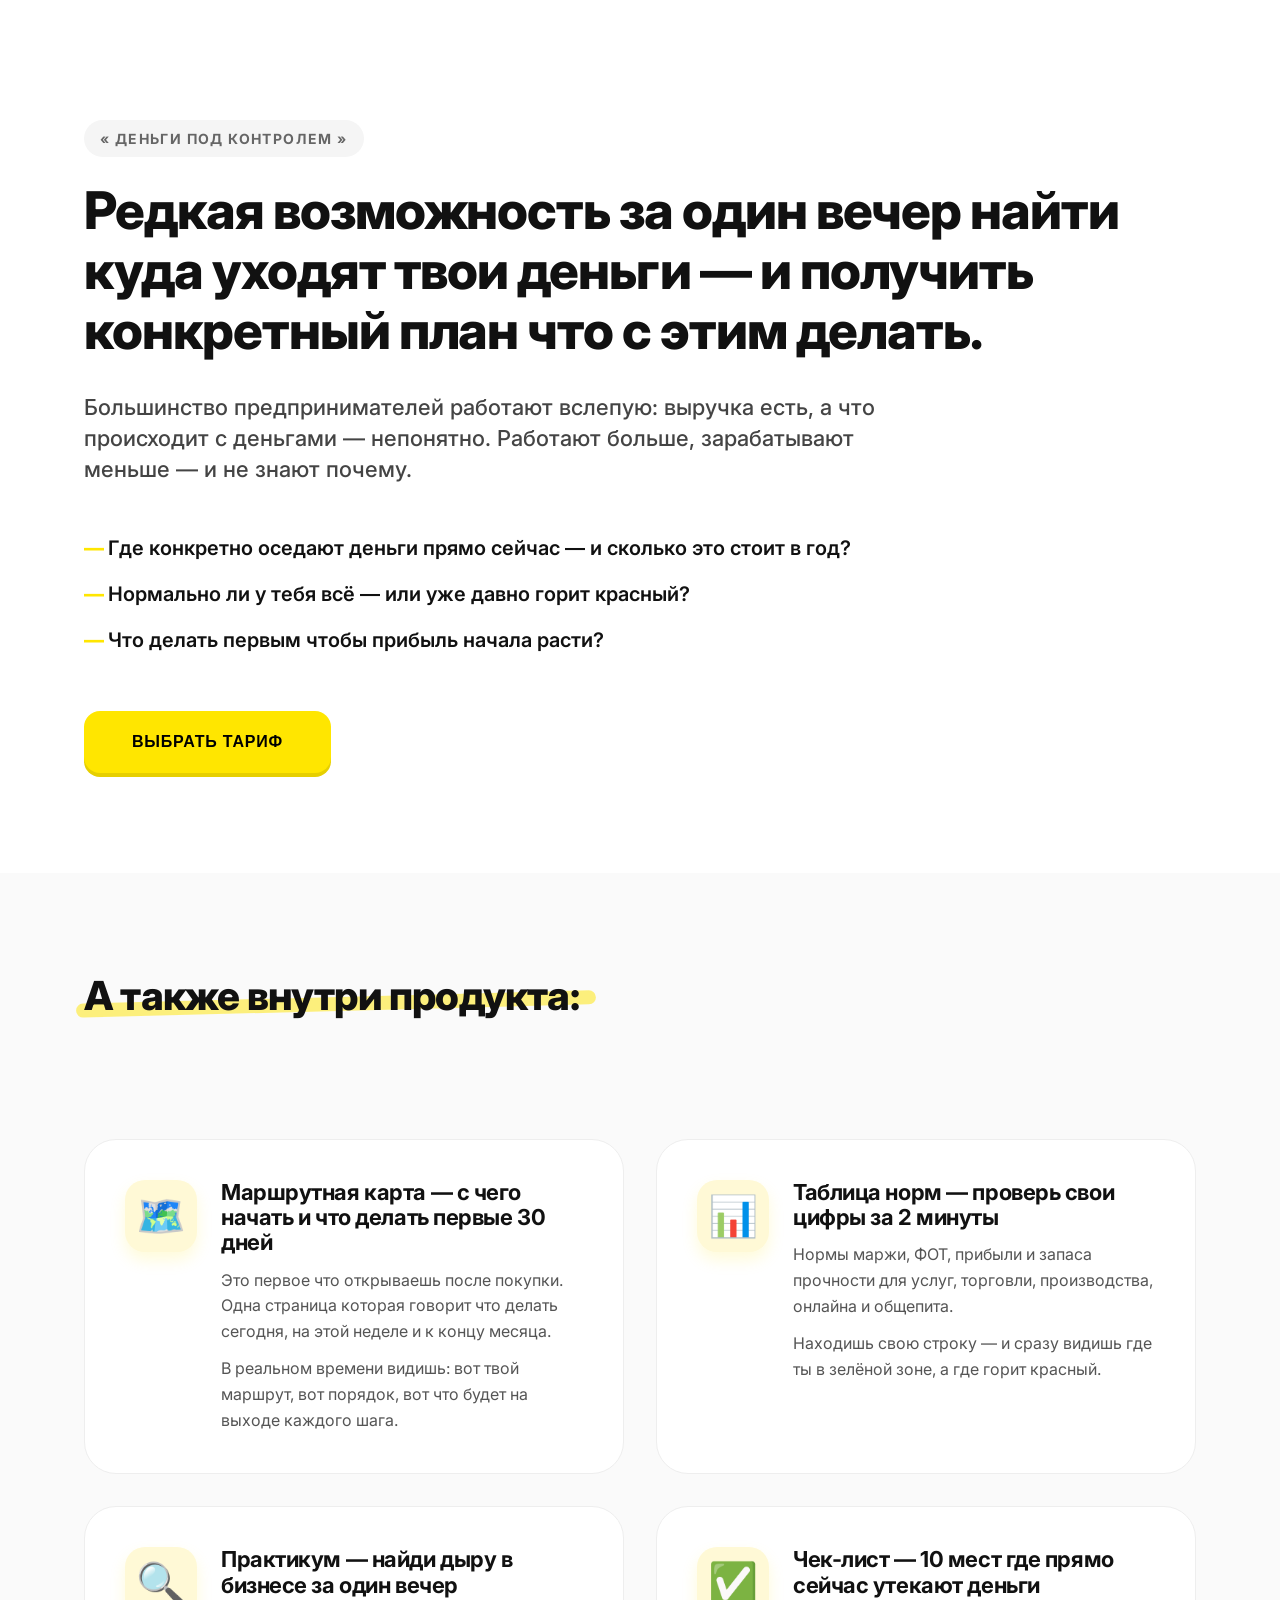
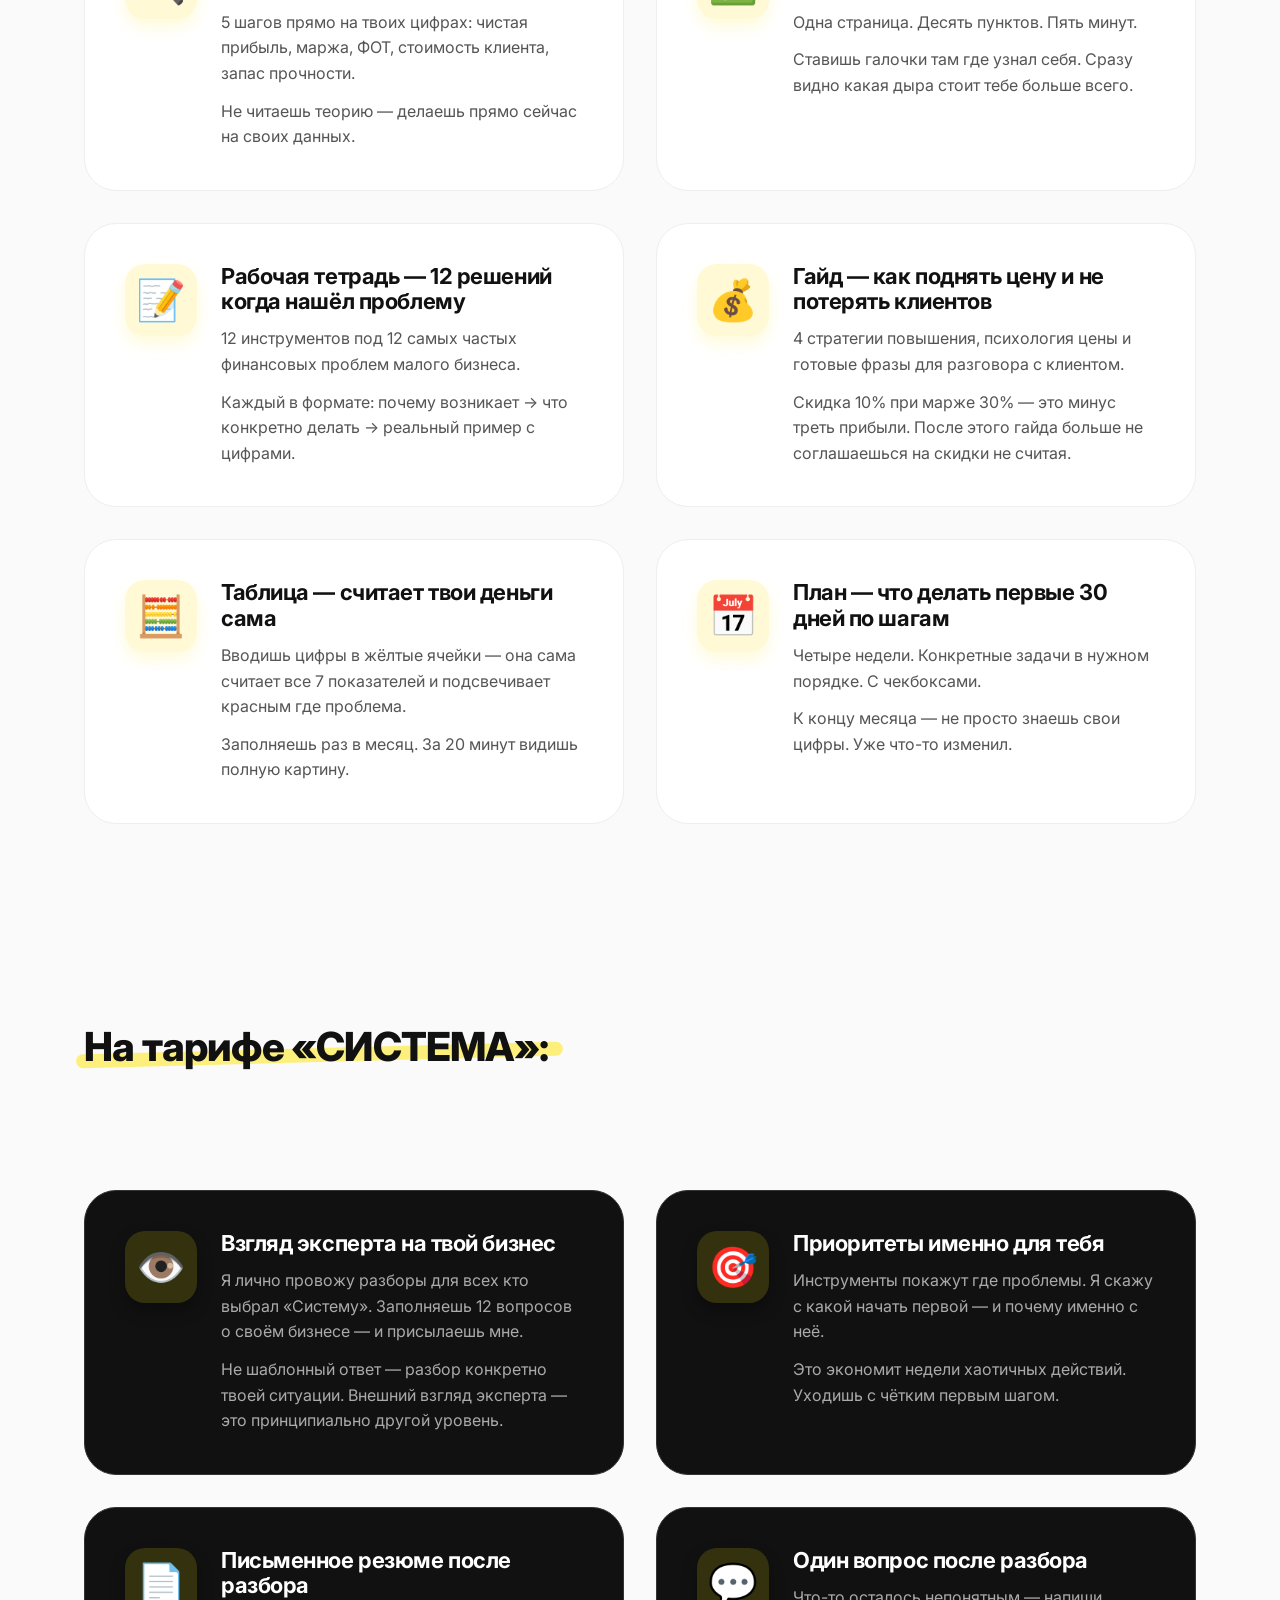
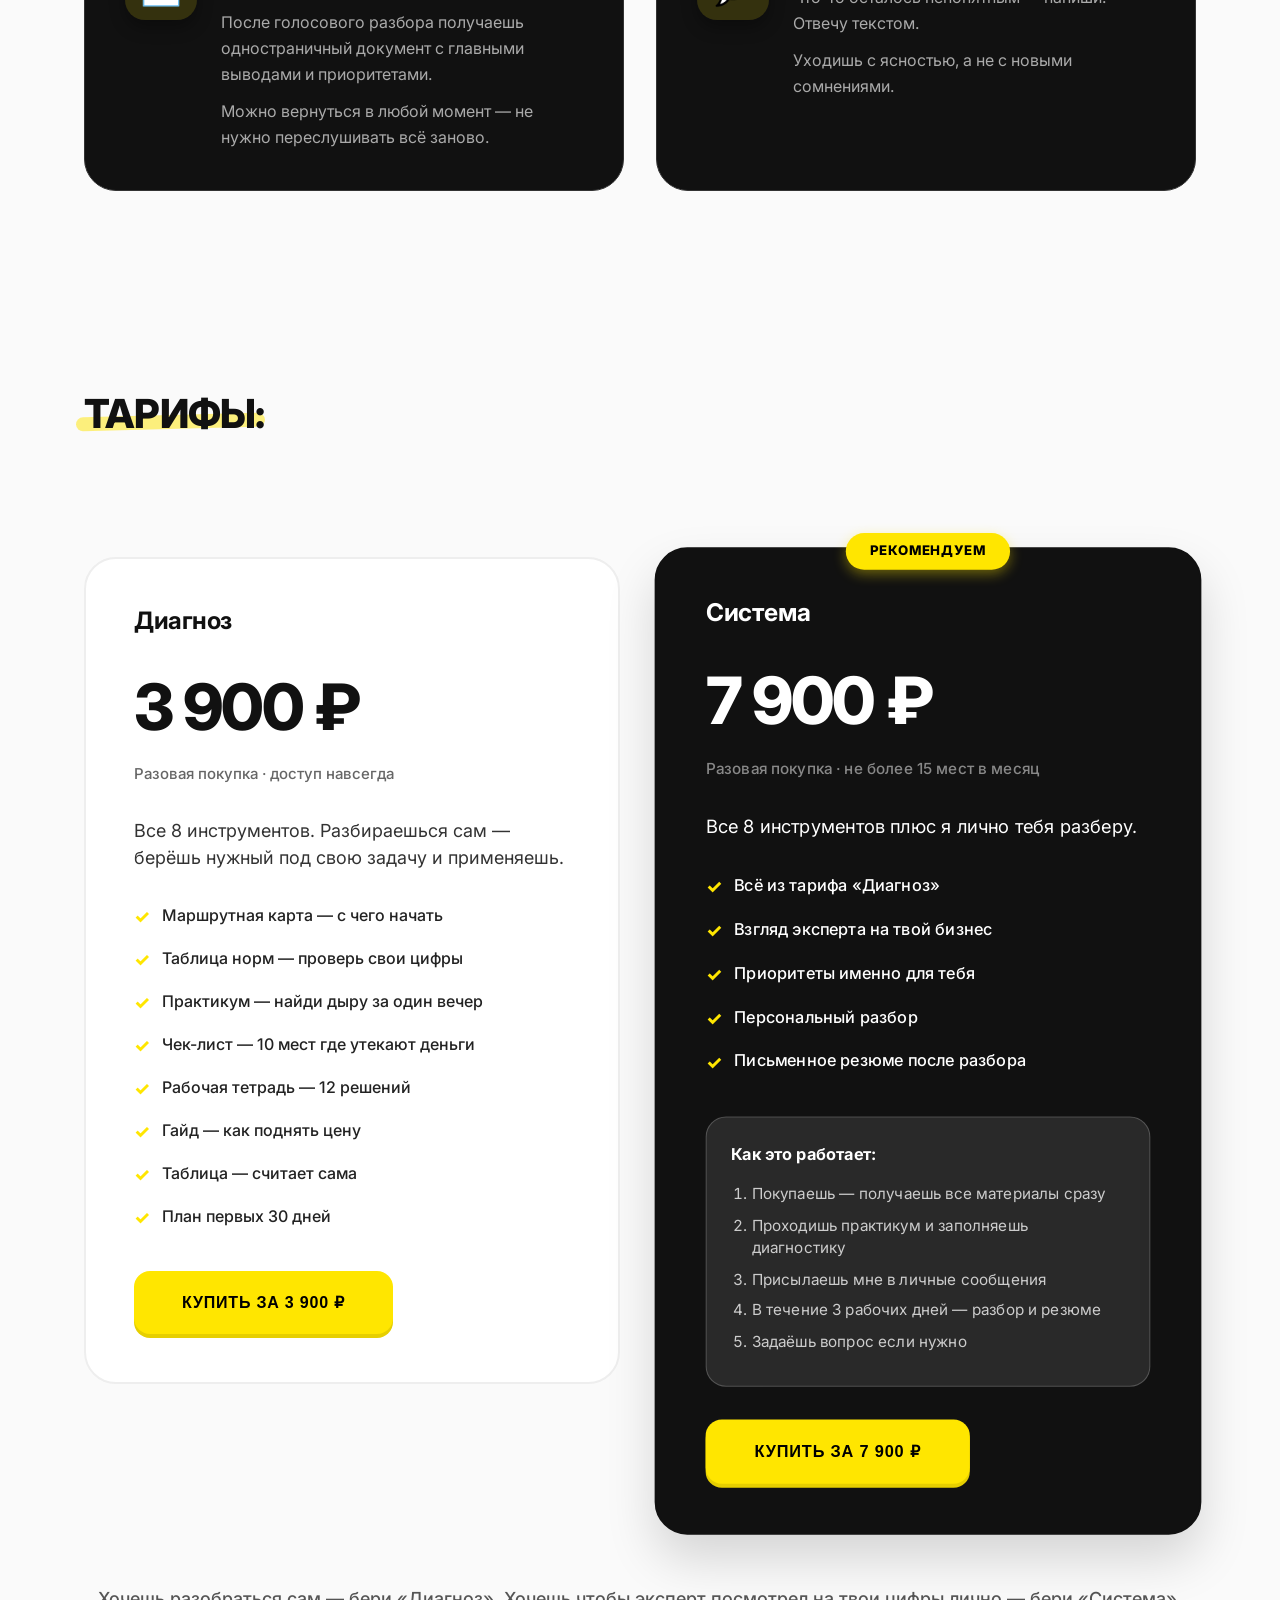
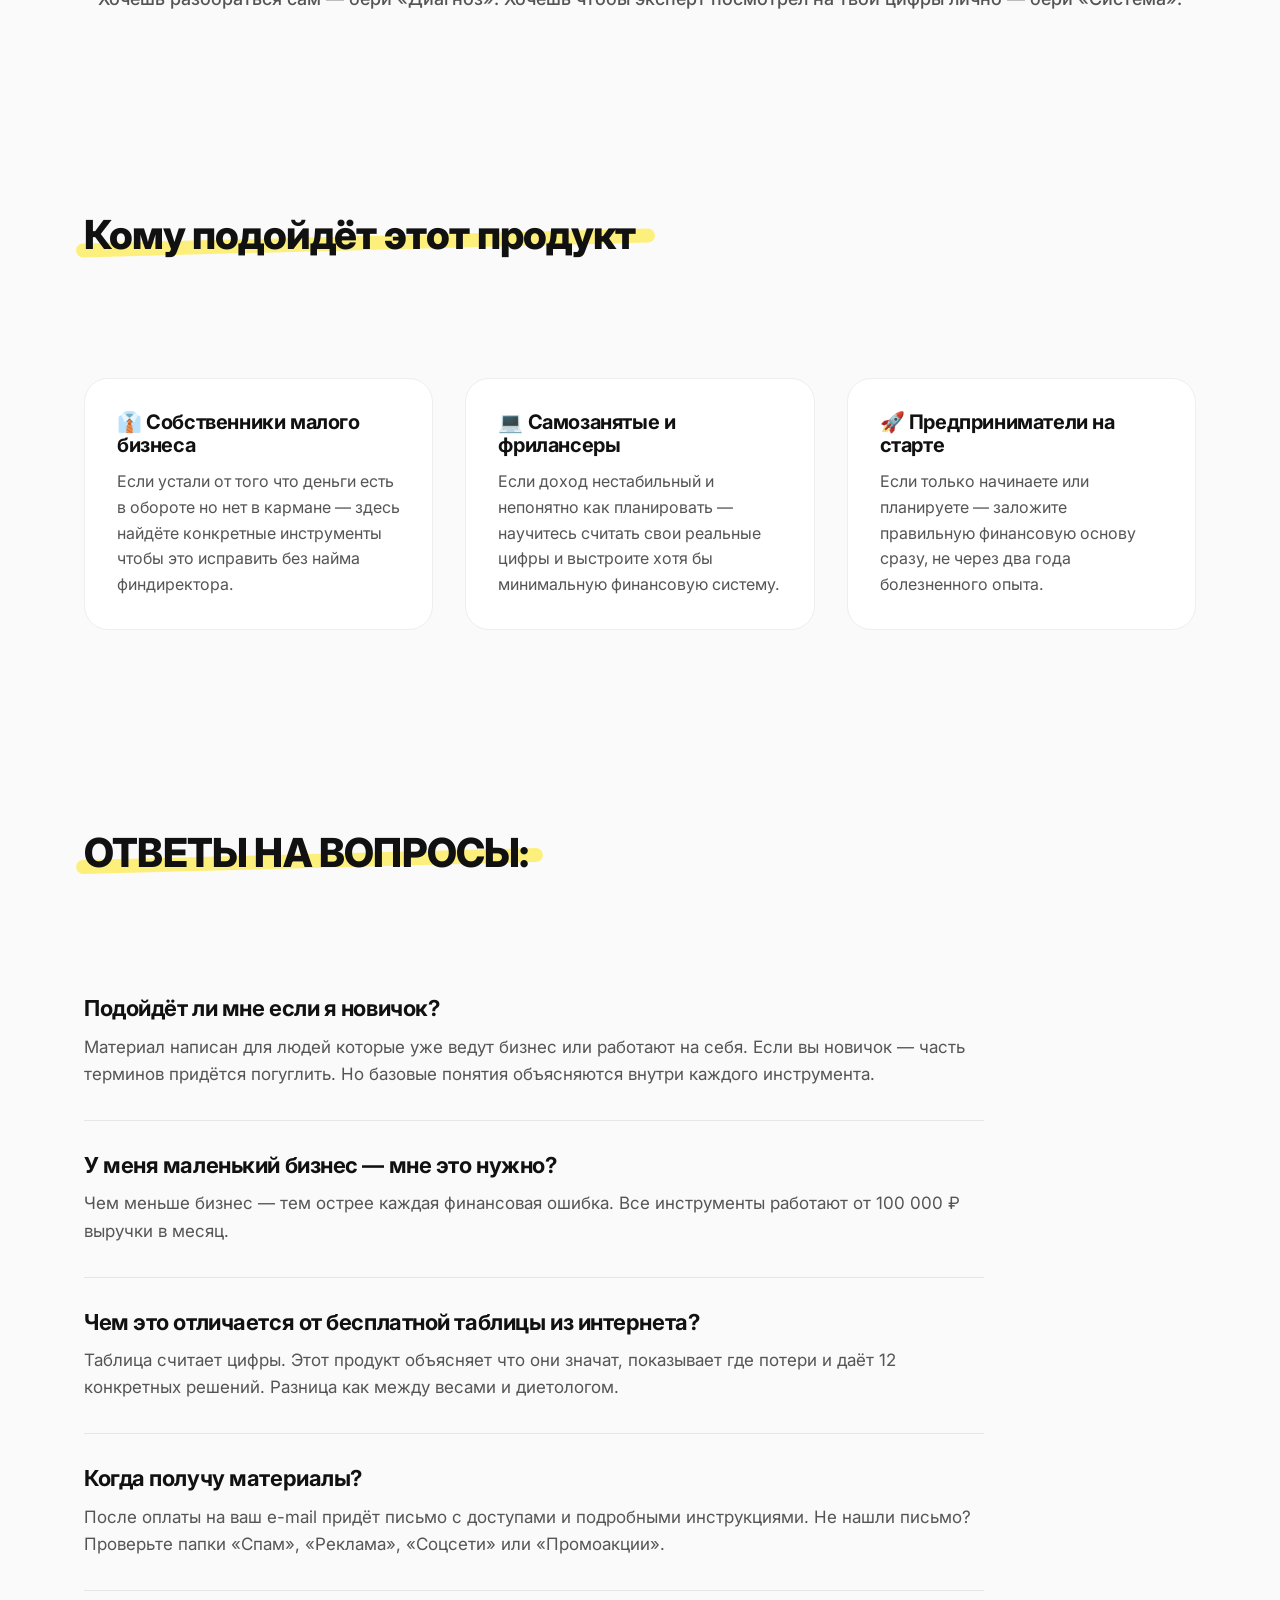
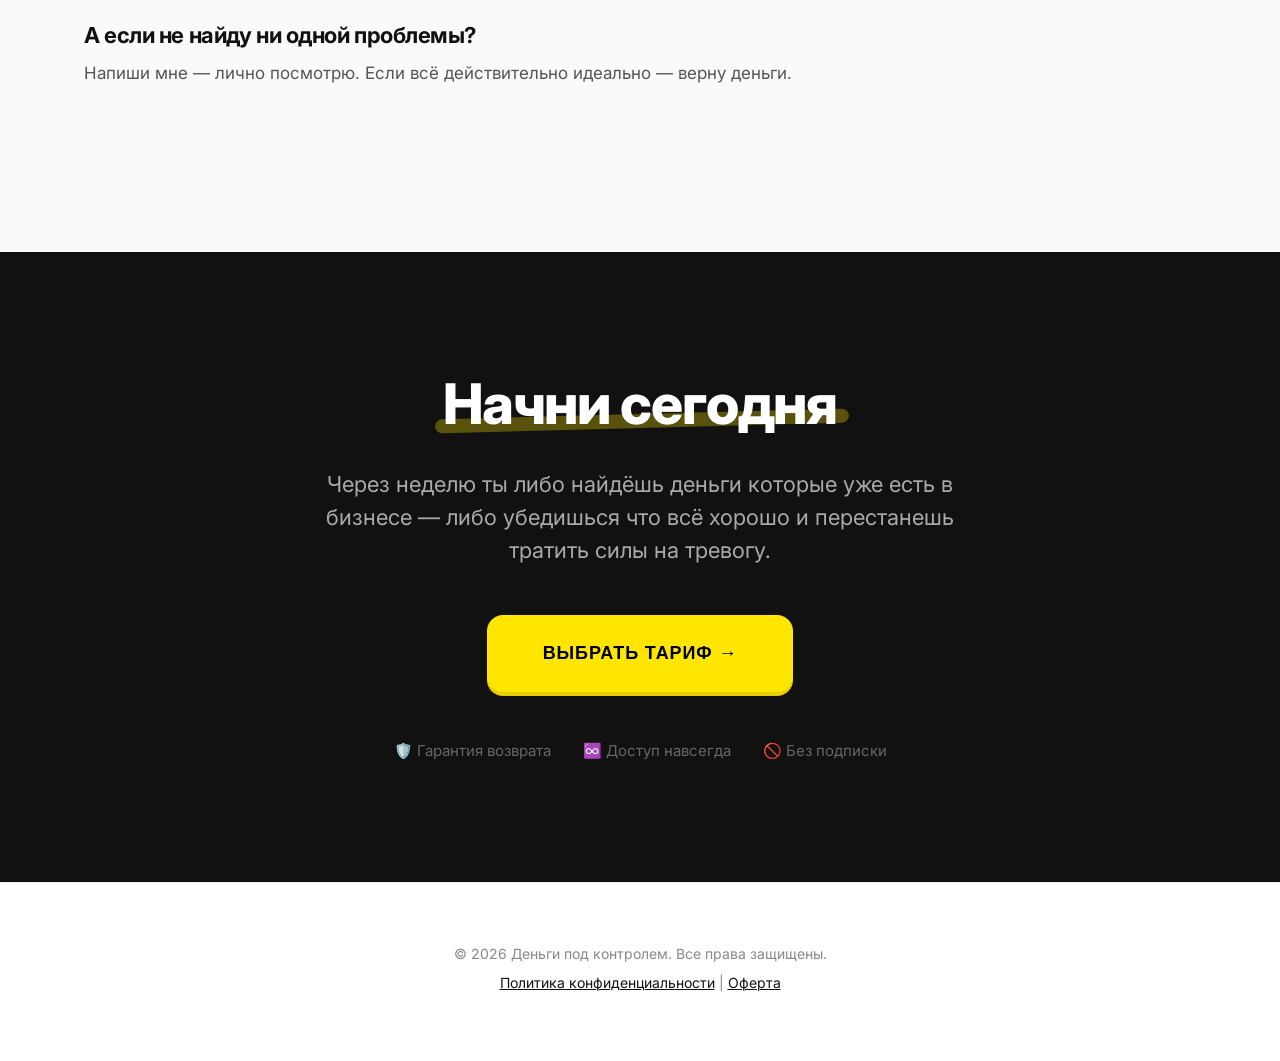
==== commit b4d6f633: "Update index.html" ====
--- a/index.html
+++ b/index.html
@@ -5,6 +5,7 @@
     <meta name="viewport" content="width=device-width, initial-scale=1.0">
     <title>Деньги под контролем — Найдите, куда уходят деньги, за один вечер</title>
     <link rel="stylesheet" href="css/style.css">
+    <link href="https://fonts.googleapis.com/css2?family=Inter:wght@400;500;600;700;800&display=swap" rel="stylesheet">
 </head>
 <body>
 
@@ -17,9 +18,9 @@
                 <p class="hero-subtitle">Большинство предпринимателей работают вслепую: выручка есть, а что происходит с деньгами — непонятно. Работают больше, зарабатывают меньше — и не знают почему.</p>
                 
                 <div class="hero-questions">
-                    <div class="question-item">— Где конкретно оседают деньги прямо сейчас — и сколько это стоит в год?</div>
-                    <div class="question-item">— Нормально ли у тебя всё — или уже давно горит красный?</div>
-                    <div class="question-item">— Что делать первым чтобы прибыль начала расти?</div>
+                    <div class="question-item">Где конкретно оседают деньги прямо сейчас — и сколько это стоит в год?</div>
+                    <div class="question-item">Нормально ли у тебя всё — или уже давно горит красный?</div>
+                    <div class="question-item">Что делать первым чтобы прибыль начала расти?</div>
                 </div>
                 
                 <button class="btn-primary" onclick="scrollToTariffs()">Выбрать тариф</button>
@@ -35,12 +36,12 @@
             <div class="products-grid">
                 <!-- Product 1 -->
                 <div class="product-card">
+                    <div class="card-icon">🗺️</div>
                     <div class="card-content">
                         <h3>Маршрутная карта — с чего начать и что делать первые 30 дней</h3>
-                        <p>Это первое что открываешь после покупки. Одна страница которая говорит что делать сегодня, на этой неделе и к концу месяца. Не потеряешься и не будешь смотреть на папку с файлами не зная за что хвататься.</p>
+                        <p>Это первое что открываешь после покупки. Одна страница которая говорит что делать сегодня, на этой неделе и к концу месяца.</p>
                         <p>В реальном времени видишь: вот твой маршрут, вот порядок, вот что будет на выходе каждого шага.</p>
                     </div>
-                    <div class="card-icon">🗺️</div>
                 </div>
 
                 <!-- Product 2 -->
@@ -48,20 +49,19 @@
                     <div class="card-icon">📊</div>
                     <div class="card-content">
                         <h3>Таблица норм — проверь свои цифры за 2 минуты</h3>
-                        <p>Вот было бы здорово знать — у меня нормально или уже плохо? Здесь именно это.</p>
-                        <p>Нормы маржи, ФОТ, прибыли и запаса прочности для услуг, торговли, производства, онлайна и общепита. Находишь свою строку — и сразу видишь где ты в зелёной зоне, а где горит красный. Без этого невозможно принять ни одно нормальное финансовое решение.</p>
+                        <p>Нормы маржи, ФОТ, прибыли и запаса прочности для услуг, торговли, производства, онлайна и общепита.</p>
+                        <p>Находишь свою строку — и сразу видишь где ты в зелёной зоне, а где горит красный.</p>
                     </div>
                 </div>
 
                 <!-- Product 3 -->
                 <div class="product-card">
+                    <div class="card-icon">🔍</div>
                     <div class="card-content">
                         <h3>Практикум — найди дыру в бизнесе за один вечер</h3>
-                        <p>Это главный материал. Именно с него начинается всё.</p>
-                        <p>5 шагов прямо на твоих цифрах: чистая прибыль, маржа, ФОТ, стоимость клиента, запас прочности. На каждом шаге — задание, пример и норма. В конце — диагноз и три конкретных первых шага написанных твоей рукой.</p>
+                        <p>5 шагов прямо на твоих цифрах: чистая прибыль, маржа, ФОТ, стоимость клиента, запас прочности.</p>
                         <p>Не читаешь теорию — делаешь прямо сейчас на своих данных.</p>
                     </div>
-                    <div class="card-icon">🔍</div>
                 </div>
 
                 <!-- Product 4 -->
@@ -70,20 +70,18 @@
                     <div class="card-content">
                         <h3>Чек-лист — 10 мест где прямо сейчас утекают деньги</h3>
                         <p>Одна страница. Десять пунктов. Пять минут.</p>
-                        <p>Ставишь галочки там где узнал себя — у большинства выходит 5–7 из 10. Сразу видно какая дыра стоит тебе больше всего. С неё и начинаешь — не гадаешь, не распыляешься.</p>
-                        <p>Этот лист сохраняют и пересылают партнёрам.</p>
+                        <p>Ставишь галочки там где узнал себя. Сразу видно какая дыра стоит тебе больше всего.</p>
                     </div>
                 </div>
 
                 <!-- Product 5 -->
                 <div class="product-card">
+                    <div class="card-icon">📝</div>
                     <div class="card-content">
                         <h3>Рабочая тетрадь — 12 решений когда нашёл проблему</h3>
-                        <p>Нашёл где болит — теперь нужно знать что делать. Именно для этого рабочая тетрадь.</p>
-                        <p>12 инструментов под 12 самых частых финансовых проблем малого бизнеса. Каждый в формате: почему возникает → что конкретно делать → реальный пример с цифрами → как применить прямо сейчас.</p>
-                        <p>Не читаешь всё подряд — открываешь тот что про твою боль и работаешь с ним.</p>
-                    </div>
-                    <div class="card-icon">📝</div>
+                        <p>12 инструментов под 12 самых частых финансовых проблем малого бизнеса.</p>
+                        <p>Каждый в формате: почему возникает → что конкретно делать → реальный пример с цифрами.</p>
+                    </div>
                 </div>
 
                 <!-- Product 6 -->
@@ -91,20 +89,19 @@
                     <div class="card-icon">💰</div>
                     <div class="card-content">
                         <h3>Гайд — как поднять цену и не потерять клиентов</h3>
-                        <p>Большинство предпринимателей знают что продают дёшево. Но не поднимают цену — потому что страшно.</p>
-                        <p>Здесь 4 стратегии повышения, психология цены и готовые фразы для разговора с клиентом. Включая ответы на «дорого», «у конкурентов дешевле» и «мы давно работаем».</p>
-                        <p>И главное: скидка 10% при марже 30% — это минус треть прибыли. После этого гайда больше не соглашаешься на скидки не считая.</p>
+                        <p>4 стратегии повышения, психология цены и готовые фразы для разговора с клиентом.</p>
+                        <p>Скидка 10% при марже 30% — это минус треть прибыли. После этого гайда больше не соглашаешься на скидки не считая.</p>
                     </div>
                 </div>
 
                 <!-- Product 7 -->
                 <div class="product-card">
+                    <div class="card-icon">🧮</div>
                     <div class="card-content">
                         <h3>Таблица — считает твои деньги сама</h3>
-                        <p>Вводишь цифры в жёлтые ячейки — она сама считает все 7 показателей и подсвечивает красным где проблема. Маржа, ФОТ, прибыль, LTV, CAC, запас прочности — всё в одном месте.</p>
-                        <p>Заполняешь раз в месяц. За 20 минут видишь полную картину и понимаешь что менять.</p>
-                    </div>
-                    <div class="card-icon">🧮</div>
+                        <p>Вводишь цифры в жёлтые ячейки — она сама считает все 7 показателей и подсвечивает красным где проблема.</p>
+                        <p>Заполняешь раз в месяц. За 20 минут видишь полную картину.</p>
+                    </div>
                 </div>
 
                 <!-- Product 8 -->
@@ -113,7 +110,6 @@
                     <div class="card-content">
                         <h3>План — что делать первые 30 дней по шагам</h3>
                         <p>Четыре недели. Конкретные задачи в нужном порядке. С чекбоксами.</p>
-                        <p>Неделя 1 — считаешь и видишь реальную картину. Неделя 2 — закрываешь самую дорогую дыру. Неделя 3 — выстраиваешь систему контроля. Неделя 4 — сравниваешь результат с точкой отсчёта.</p>
                         <p>К концу месяца — не просто знаешь свои цифры. Уже что-то изменил.</p>
                     </div>
                 </div>
@@ -122,41 +118,44 @@
     </section>
 
     <!-- SYSTEM TARIFF SECTION -->
-    <section class="system-tariff">
+    <section class="system-tariff" style="background-color: #FAFAFA;">
         <div class="container">
             <h2 class="section-title">На тарифе «СИСТЕМА»:</h2>
             
             <div class="system-grid">
-                <div class="system-card">
+                <div class="system-card card-dark">
                     <div class="card-icon">👁️</div>
                     <div class="card-content">
                         <h3>Взгляд эксперта на твой бизнес</h3>
-                        <p>Я лично провожу разборы для всех кто выбрал «Систему».</p>
-                        <p>Заполняешь 12 вопросов о своём бизнесе — и присылаешь мне. Я смотрю на твою ситуацию со стороны и записываю персональный разбор. Вот что вижу в твоих цифрах, вот главная дыра, вот с чего начать именно тебе.</p>
-                        <p>Не шаблонный ответ — разбор конкретно твоей ситуации. Человек внутри своего бизнеса часто не видит очевидного. Внешний взгляд эксперта — это принципиально другой уровень.</p>
-                    </div>
-                </div>
-
-                <div class="system-card">
-                    <div class="card-content">
-                        <h3>🎯 Приоритеты именно для тебя</h3>
+                        <p>Я лично провожу разборы для всех кто выбрал «Систему». Заполняешь 12 вопросов о своём бизнесе — и присылаешь мне.</p>
+                        <p>Не шаблонный ответ — разбор конкретно твоей ситуации. Внешний взгляд эксперта — это принципиально другой уровень.</p>
+                    </div>
+                </div>
+
+                <div class="system-card card-dark">
+                    <div class="card-icon">🎯</div>
+                    <div class="card-content">
+                        <h3>Приоритеты именно для тебя</h3>
                         <p>Инструменты покажут где проблемы. Я скажу с какой начать первой — и почему именно с неё.</p>
-                        <p>Это экономит недели хаотичных действий когда непонятно за что хвататься. Уходишь не просто с пониманием что не так — а с чётким первым шагом.</p>
-                    </div>
-                </div>
-
-                <div class="system-card">
+                        <p>Это экономит недели хаотичных действий. Уходишь с чётким первым шагом.</p>
+                    </div>
+                </div>
+
+                <div class="system-card card-dark">
                     <div class="card-icon">📄</div>
                     <div class="card-content">
                         <h3>Письменное резюме после разбора</h3>
-                        <p>После голосового разбора получаешь одностраничный документ с главными выводами и приоритетами. Можно вернуться в любой момент — не нужно переслушивать всё заново.</p>
-                    </div>
-                </div>
-
-                <div class="system-card">
-                    <div class="card-content">
-                        <h3>💬 Один вопрос после разбора</h3>
-                        <p>Что-то осталось непонятным — напиши. Отвечу текстом. Уходишь с ясностью а не с новыми сомнениями.</p>
+                        <p>После голосового разбора получаешь одностраничный документ с главными выводами и приоритетами.</p>
+                        <p>Можно вернуться в любой момент — не нужно переслушивать всё заново.</p>
+                    </div>
+                </div>
+
+                <div class="system-card card-dark">
+                    <div class="card-icon">💬</div>
+                    <div class="card-content">
+                        <h3>Один вопрос после разбора</h3>
+                        <p>Что-то осталось непонятным — напиши. Отвечу текстом.</p>
+                        <p>Уходишь с ясностью, а не с новыми сомнениями.</p>
                     </div>
                 </div>
             </div>
@@ -177,21 +176,21 @@
                     <p class="tariff-desc">Все 8 инструментов. Разбираешься сам — берёшь нужный под свою задачу и применяешь.</p>
                     
                     <ul class="tariff-features">
-                        <li>✓ Маршрутная карта — с чего начать</li>
-                        <li>✓ Таблица норм — проверь свои цифры</li>
-                        <li>✓ Практикум — найди дыру за один вечер</li>
-                        <li>✓ Чек-лист — 10 мест где утекают деньги</li>
-                        <li>✓ Рабочая тетрадь — 12 решений</li>
-                        <li>✓ Гайд — как поднять цену</li>
-                        <li>✓ Таблица — считает сама</li>
-                        <li>✓ План первых 30 дней</li>
+                        <li>Маршрутная карта — с чего начать</li>
+                        <li>Таблица норм — проверь свои цифры</li>
+                        <li>Практикум — найди дыру за один вечер</li>
+                        <li>Чек-лист — 10 мест где утекают деньги</li>
+                        <li>Рабочая тетрадь — 12 решений</li>
+                        <li>Гайд — как поднять цену</li>
+                        <li>Таблица — считает сама</li>
+                        <li>План первых 30 дней</li>
                     </ul>
                     
                     <button class="btn-primary" onclick="openModal('diagnosis')">Купить за 3 900 ₽</button>
                 </div>
 
-                <!-- Tariff System -->
-                <div class="pricing-card featured">
+                <!-- Tariff System (DARK CARD) -->
+                <div class="pricing-card featured card-dark">
                     <div class="featured-badge">РЕКОМЕНДУЕМ</div>
                     <h3>Система</h3>
                     <div class="price">7 900 ₽</div>
@@ -199,11 +198,11 @@
                     <p class="tariff-desc">Все 8 инструментов плюс я лично тебя разберу.</p>
                     
                     <ul class="tariff-features">
-                        <li>✓ Всё из тарифа «Диагноз»</li>
-                        <li>✓ Взгляд эксперта на твой бизнес</li>
-                        <li>✓ Приоритеты именно для тебя</li>
-                        <li>✓ Персональный разбор</li>
-                        <li>✓ Письменное резюме после разбора</li>
+                        <li>Всё из тарифа «Диагноз»</li>
+                        <li>Взгляд эксперта на твой бизнес</li>
+                        <li>Приоритеты именно для тебя</li>
+                        <li>Персональный разбор</li>
+                        <li>Письменное резюме после разбора</li>
                     </ul>
                     
                     <div class="how-it-works">
@@ -276,11 +275,6 @@
                 </div>
                 
                 <div class="faq-item">
-                    <h3>Могу ли я повысить тариф?</h3>
-                    <p>Да, у вас будет такая опция сразу после оплаты и в личном кабинете. Но повышение тарифа происходит по полной цене тарифа, поэтому удобнее сразу брать тариф «Система».</p>
-                </div>
-                
-                <div class="faq-item">
                     <h3>А если не найду ни одной проблемы?</h3>
                     <p>Напиши мне — лично посмотрю. Если всё действительно идеально — верну деньги.</p>
                 </div>
@@ -338,14 +332,8 @@
                     <label for="privacy" class="checkbox-label">Даю согласие на обработку персональных данных в соответствии с <a href="privacy.html" target="_blank">политикой конфиденциальности</a> *</label>
                 </div>
                 
-                <div class="form-group checkbox-group">
-                    <input type="checkbox" id="marketing" name="marketing">
-                    <label for="marketing" class="checkbox-label">Даю согласие на получение информационных и маркетинговых рассылок</label>
-                </div>
-                
                 <button type="submit" class="btn-primary btn-full btn-submit">Перейти к оплате</button>
-                
-                <p class="form-note">Если возникли проблемы с оплатой, напишите в поддержку: @your_support</p>
+                <p class="form-note">Если возникли проблемы с оплатой, напишите в поддержку</p>
             </form>
         </div>
     </div>
--- a/css/style.css
+++ b/css/style.css
@@ -1,148 +1,553 @@
 /* Базовые настройки */
-* { box-sizing: border-box; margin: 0; padding: 0; }
+* {
+    box-sizing: border-box;
+    margin: 0;
+    padding: 0;
+}
+
 body {
-    font-family: -apple-system, BlinkMacSystemFont, "Segoe UI", Roboto, Helvetica, Arial, sans-serif;
+    font-family: 'Inter', -apple-system, BlinkMacSystemFont, "Segoe UI", Roboto, sans-serif;
     color: #111;
-    background-color: #fff;
-    line-height: 1.6;
+    background-color: #FAFAFA; /* Слегка сероватый фон для контраста с белыми карточками */
+    line-height: 1.5;
     -webkit-font-smoothing: antialiased;
 }
-.container { max-width: 1100px; margin: 0 auto; padding: 0 20px; }
-a { color: #111; text-decoration: underline; }
+
+.container {
+    max-width: 1160px;
+    margin: 0 auto;
+    padding: 0 24px;
+}
+
+a { color: #111; text-decoration: underline; text-decoration-thickness: 1px; }
 a:hover { text-decoration: none; }
 
 /* Типографика */
-h1, h2, h3 { font-weight: 800; line-height: 1.2; margin-bottom: 20px; }
-h1 { font-size: 42px; letter-spacing: -0.5px; }
-h2 { font-size: 32px; margin-bottom: 40px; position: relative; display: inline-block; }
-/* Желтое подчеркивание как на референсе */
-.section-title::after {
-    content: ''; position: absolute; bottom: -8px; left: 0;
-    width: 100%; height: 4px; background-color: #FFE600; border-radius: 2px;
-}
-h3 { font-size: 22px; margin-bottom: 15px; }
+h1, h2, h3 {
+    font-weight: 800;
+    line-height: 1.15;
+    letter-spacing: -0.02em;
+}
+
+h1 {
+    font-size: 52px;
+    margin-bottom: 32px;
+}
+
+h2 {
+    font-size: 40px;
+    margin-bottom: 60px;
+    position: relative;
+    display: inline-block;
+    z-index: 1;
+}
+
+/* Кривая линия "маркер" под заголовками */
+h2::after {
+    content: '';
+    position: absolute;
+    bottom: 8px;
+    left: -8px;
+    width: 105%;
+    height: 14px;
+    background-color: rgba(255, 230, 0, 0.5); /* Полупрозрачный желтый */
+    border-radius: 12px;
+    z-index: -1;
+    transform: rotate(-1.5deg); /* Легкий наклон для органичности */
+}
+
+h3 {
+    font-size: 24px;
+    margin-bottom: 16px;
+    font-weight: 700;
+}
 
 /* Кнопки */
 .btn-primary {
-    background-color: #FFE600; color: #000; font-weight: 700;
-    text-transform: uppercase; border: none; padding: 18px 32px;
-    border-radius: 12px; font-size: 16px; cursor: pointer;
-    transition: transform 0.2s, background-color 0.2s;
-    width: 100%; max-width: 400px; text-align: center;
-}
-.btn-primary:hover { background-color: #e6cf00; transform: translateY(-2px); }
-.btn-large { padding: 24px 48px; font-size: 18px; }
+    background-color: #FFE600;
+    color: #000;
+    font-weight: 700;
+    text-transform: uppercase;
+    border: none;
+    padding: 22px 48px;
+    border-radius: 16px;
+    font-size: 16px;
+    cursor: pointer;
+    transition: all 0.25s cubic-bezier(0.25, 0.46, 0.45, 0.94);
+    display: inline-block;
+    letter-spacing: 0.05em;
+    box-shadow: 0 4px 0 #E6CF00; /* Эффект 3D кнопки как в референсе */
+}
+
+.btn-primary:hover {
+    transform: translateY(-2px);
+    box-shadow: 0 6px 0 #E6CF00;
+}
+
+.btn-primary:active {
+    transform: translateY(2px);
+    box-shadow: 0 0 0 #E6CF00;
+}
+
+.btn-large { padding: 28px 56px; font-size: 18px; }
+.btn-full { width: 100%; margin-top: 24px; }
 
 /* HERO */
-.hero { padding: 80px 0 60px; text-align: left; }
+.hero {
+    padding: 120px 0 100px;
+    background-color: #fff;
+}
+
 .badge {
-    display: inline-block; font-size: 14px; font-weight: 600;
-    margin-bottom: 20px; color: #555;
-}
-.hero-subtitle { font-size: 18px; color: #333; max-width: 800px; margin-bottom: 30px; }
-.hero-questions { margin-bottom: 40px; }
-.question-item { font-size: 18px; margin-bottom: 12px; font-weight: 500; }
+    display: inline-block;
+    font-size: 14px;
+    font-weight: 700;
+    text-transform: uppercase;
+    letter-spacing: 0.1em;
+    margin-bottom: 24px;
+    color: #666;
+    background: #F5F5F5;
+    padding: 8px 16px;
+    border-radius: 100px;
+}
+
+.hero-subtitle {
+    font-size: 22px;
+    color: #444;
+    max-width: 800px;
+    margin-bottom: 48px;
+    line-height: 1.4;
+    font-weight: 500;
+}
+
+.hero-questions { margin-bottom: 56px; }
+
+.question-item {
+    font-size: 20px;
+    margin-bottom: 16px;
+    font-weight: 600;
+    color: #111;
+    padding-left: 24px;
+    position: relative;
+}
+
+.question-item::before {
+    content: '—';
+    position: absolute;
+    left: 0;
+    color: #FFE600;
+    font-weight: 800;
+}
 
 /* Секции */
-section { padding: 60px 0; }
+section { padding: 100px 0; }
 
 /* Карточки продуктов */
 .products-grid, .system-grid {
-    display: grid; grid-template-columns: repeat(auto-fit, minmax(320px, 1fr));
-    gap: 24px; margin-top: 40px;
-}
+    display: grid;
+    grid-template-columns: repeat(2, 1fr);
+    gap: 32px;
+    margin-top: 60px;
+}
+
 .product-card, .system-card {
-    background-color: #F5F5F5; padding: 32px;
-    border-radius: 20px; display: flex; flex-direction: column;
-}
-.product-card.with-icon { flex-direction: row; align-items: flex-start; gap: 20px; }
-.product-card.with-icon .icon { font-size: 48px; flex-shrink: 0; }
-.product-card.with-icon .content { flex: 1; }
-.product-card p, .system-card p { font-size: 15px; color: #333; margin-bottom: 15px; }
+    background-color: #FFFFFF;
+    padding: 40px;
+    border-radius: 32px;
+    display: flex;
+    align-items: flex-start;
+    gap: 24px;
+    border: 1px solid #EEEEEE;
+    transition: transform 0.3s, box-shadow 0.3s;
+}
+
+.product-card:hover, .system-card:hover {
+    transform: translateY(-4px);
+    box-shadow: 0 20px 40px rgba(0,0,0,0.04);
+    border-color: #FFE600;
+}
+
+/* Стилизация эмодзи как дизайнерских иконок */
+.card-icon {
+    font-size: 40px;
+    width: 72px;
+    height: 72px;
+    display: flex;
+    align-items: center;
+    justify-content: center;
+    background: #FFF9D6; /* Светло-желтый фон */
+    border-radius: 20px;
+    flex-shrink: 0;
+    box-shadow: 0 8px 16px rgba(255, 230, 0, 0.15);
+}
+
+.card-content { flex: 1; }
+.card-content h3 { font-size: 22px; margin-bottom: 12px; }
+.card-content p { font-size: 16px; color: #555; margin-bottom: 12px; line-height: 1.6; }
+.card-content p:last-child { margin-bottom: 0; }
+
+/* ТЕМНЫЕ КАРТОЧКИ (Как в референсе) */
+.card-dark {
+    background-color: #111111;
+    color: #FFFFFF;
+    border: 1px solid #333333;
+}
+
+.card-dark h3, .card-dark p { color: #FFFFFF; }
+.card-dark p { color: #AAAAAA; }
+.card-dark .card-icon {
+    background: rgba(255, 230, 0, 0.15);
+    box-shadow: 0 8px 16px rgba(0,0,0,0.3);
+}
 
 /* Тарифы */
 .pricing-grid {
-    display: grid; grid-template-columns: repeat(auto-fit, minmax(350px, 1fr));
-    gap: 30px; margin-top: 40px;
-}
+    display: grid;
+    grid-template-columns: repeat(2, 1fr);
+    gap: 40px;
+    margin-top: 60px;
+    align-items: start;
+}
+
 .pricing-card {
-    background: #fff; border: 2px solid #F5F5F5; border-radius: 24px;
-    padding: 40px; position: relative;
-}
-.pricing-card.featured { border-color: #000; box-shadow: 0 10px 30px rgba(0,0,0,0.05); }
+    background: #FFFFFF;
+    border: 2px solid #EEEEEE;
+    border-radius: 32px;
+    padding: 48px;
+    position: relative;
+}
+
+.pricing-card.featured {
+    background: #111111; /* Темный фон для премиум тарифа */
+    border-color: #111111;
+    color: #FFFFFF;
+    box-shadow: 0 24px 48px rgba(0,0,0,0.15);
+    transform: scale(1.02);
+}
+
 .featured-badge {
-    position: absolute; top: -15px; right: 30px;
-    background: #FFE600; padding: 6px 16px; border-radius: 20px;
-    font-size: 12px; font-weight: 700; text-transform: uppercase;
-}
-.price { font-size: 48px; font-weight: 800; margin: 10px 0 5px; }
-.price-note { font-size: 14px; color: #666; margin-bottom: 20px; }
-.tariff-desc { font-size: 16px; margin-bottom: 25px; }
-.tariff-features { list-style: none; margin-bottom: 30px; }
-.tariff-features li { margin-bottom: 12px; font-size: 15px; font-weight: 500; }
-.how-it-works { background: #F5F5F5; padding: 20px; border-radius: 12px; margin-bottom: 25px; font-size: 14px; }
-.how-it-works ol { padding-left: 20px; margin-top: 10px; }
+    position: absolute;
+    top: -16px;
+    left: 50%;
+    transform: translateX(-50%);
+    background: #FFE600;
+    color: #000;
+    padding: 8px 24px;
+    border-radius: 100px;
+    font-size: 13px;
+    font-weight: 800;
+    text-transform: uppercase;
+    letter-spacing: 0.05em;
+    box-shadow: 0 4px 12px rgba(255, 230, 0, 0.4);
+}
+
+.pricing-card.featured h3, 
+.pricing-card.featured .price, 
+.pricing-card.featured .tariff-desc,
+.pricing-card.featured .tariff-features li {
+    color: #FFFFFF;
+}
+
+.pricing-card.featured .price-note { color: #888; }
+
+.price {
+    font-size: 64px;
+    font-weight: 800;
+    margin: 24px 0 8px;
+    letter-spacing: -0.03em;
+}
+
+.price-note {
+    font-size: 15px;
+    color: #666;
+    margin-bottom: 32px;
+    font-weight: 500;
+}
+
+.tariff-desc {
+    font-size: 18px;
+    margin-bottom: 32px;
+    line-height: 1.5;
+    color: #333;
+}
+
+.tariff-features {
+    list-style: none;
+    margin-bottom: 40px;
+}
+
+.tariff-features li {
+    margin-bottom: 16px;
+    font-size: 16px;
+    font-weight: 500;
+    color: #222;
+    display: flex;
+    align-items: flex-start;
+    gap: 12px;
+}
+
+.tariff-features li::before {
+    content: '✓';
+    color: #FFE600;
+    font-weight: 800;
+    font-size: 18px;
+}
+
+.how-it-works {
+    background: rgba(255, 255, 255, 0.1);
+    border: 1px solid rgba(255, 255, 255, 0.2);
+    padding: 24px;
+    border-radius: 20px;
+    margin-bottom: 32px;
+    font-size: 15px;
+    color: #CCC;
+}
+
+.how-it-works strong {
+    display: block;
+    margin-bottom: 16px;
+    font-size: 16px;
+    color: #FFF;
+}
+
+.how-it-works ol { padding-left: 20px; }
+.how-it-works li { margin-bottom: 8px; }
+
+.pricing-note {
+    text-align: center;
+    font-size: 18px;
+    color: #555;
+    margin-top: 60px;
+    font-weight: 500;
+}
 
 /* Аудитория */
 .audience-grid {
-    display: grid; grid-template-columns: repeat(auto-fit, minmax(300px, 1fr));
-    gap: 24px; margin-top: 40px;
-}
-.audience-card { padding: 20px 0; border-bottom: 1px solid #eee; }
+    display: grid;
+    grid-template-columns: repeat(3, 1fr);
+    gap: 32px;
+    margin-top: 60px;
+}
+
+.audience-card {
+    background: #FFF;
+    padding: 32px;
+    border-radius: 24px;
+    border: 1px solid #EEE;
+}
+
+.audience-card h3 { font-size: 20px; margin-bottom: 12px; }
+.audience-card p { font-size: 16px; color: #555; line-height: 1.6; }
 
 /* FAQ */
-.faq-list { margin-top: 40px; }
-.faq-item { margin-bottom: 30px; }
-.faq-item h3 { font-size: 20px; margin-bottom: 10px; }
-.faq-item p { font-size: 16px; color: #444; }
+.faq-list { margin-top: 60px; max-width: 900px; }
+
+.faq-item {
+    margin-bottom: 32px;
+    padding-bottom: 32px;
+    border-bottom: 1px solid #E5E5E5;
+}
+
+.faq-item:last-child { border-bottom: none; }
+.faq-item h3 { font-size: 22px; margin-bottom: 12px; }
+.faq-item p { font-size: 17px; color: #555; line-height: 1.6; }
 
 /* Финальный CTA */
-.final-cta { text-align: center; padding: 80px 0; }
-.guarantees { margin-top: 30px; font-size: 14px; color: #666; }
-.guarantees span { margin: 0 10px; }
+.final-cta {
+    text-align: center;
+    padding: 120px 0;
+    background: #111;
+    color: #FFF;
+}
+
+.final-cta h2 {
+    font-size: 56px;
+    margin-bottom: 32px;
+    color: #FFF;
+}
+
+.final-cta h2::after {
+    background-color: rgba(255, 230, 0, 0.3);
+}
+
+.final-cta p {
+    font-size: 22px;
+    color: #AAA;
+    max-width: 700px;
+    margin: 0 auto 48px;
+    line-height: 1.5;
+}
+
+.guarantees {
+    margin-top: 48px;
+    font-size: 15px;
+    color: #666;
+    display: flex;
+    justify-content: center;
+    gap: 32px;
+}
 
 /* МОДАЛЬНОЕ ОКНО */
 .modal {
-    display: none; position: fixed; z-index: 1000;
-    left: 0; top: 0; width: 100%; height: 100%;
-    background-color: rgba(0,0,0,0.6); align-items: center; justify-content: center;
-}
+    display: none;
+    position: fixed;
+    z-index: 1000;
+    left: 0;
+    top: 0;
+    width: 100%;
+    height: 100%;
+    background-color: rgba(0,0,0,0.8);
+    backdrop-filter: blur(4px);
+    align-items: center;
+    justify-content: center;
+    padding: 20px;
+}
+
 .modal.active { display: flex; }
+
 .modal-content {
-    background: #fff; padding: 40px; border-radius: 24px;
-    width: 90%; max-width: 500px; position: relative;
-    max-height: 90vh; overflow-y: auto;
-}
+    background: #FFF;
+    padding: 48px;
+    border-radius: 32px;
+    width: 100%;
+    max-width: 520px;
+    position: relative;
+    max-height: 90vh;
+    overflow-y: auto;
+    box-shadow: 0 32px 64px rgba(0,0,0,0.2);
+}
+
 .modal-close {
-    position: absolute; top: 15px; right: 20px;
-    font-size: 32px; cursor: pointer; background: none; border: none; color: #999;
-}
-.modal-title { font-size: 28px; margin-bottom: 10px; text-align: center; }
-.modal-tariff-info { text-align: center; font-size: 18px; font-weight: 600; margin-bottom: 25px; color: #555; }
+    position: absolute;
+    top: 24px;
+    right: 24px;
+    font-size: 32px;
+    cursor: pointer;
+    background: #F5F5F5;
+    border: none;
+    width: 40px;
+    height: 40px;
+    border-radius: 50%;
+    color: #666;
+    display: flex;
+    align-items: center;
+    justify-content: center;
+    transition: all 0.2s;
+}
+
+.modal-close:hover { background: #FFE600; color: #000; }
+
+.modal-title {
+    font-size: 32px;
+    margin-bottom: 8px;
+    text-align: center;
+}
+
+.modal-title::after { display: none; }
+
+.modal-tariff-info {
+    text-align: center;
+    font-size: 18px;
+    font-weight: 600;
+    margin-bottom: 32px;
+    color: #666;
+    background: #F5F5F5;
+    padding: 12px;
+    border-radius: 12px;
+}
 
 /* Форма */
-.form-group { margin-bottom: 20px; }
-.form-group label { display: block; font-size: 14px; font-weight: 600; margin-bottom: 8px; }
+.form-group { margin-bottom: 24px; }
+
+.form-group label {
+    display: block;
+    font-size: 14px;
+    font-weight: 700;
+    margin-bottom: 8px;
+    color: #111;
+    text-transform: uppercase;
+    letter-spacing: 0.05em;
+}
+
 .form-group input[type="text"],
 .form-group input[type="email"],
 .form-group input[type="tel"] {
-    width: 100%; padding: 14px; border: 1px solid #ddd; border-radius: 10px;
-    font-size: 16px; outline: none; transition: border 0.2s;
-}
-.form-group input:focus { border-color: #000; }
-.checkbox-group { display: flex; align-items: flex-start; gap: 10px; }
-.checkbox-group input[type="checkbox"] { margin-top: 4px; width: 18px; height: 18px; cursor: pointer; }
-.checkbox-label { font-size: 13px; color: #555; font-weight: 400; cursor: pointer; }
-.btn-full { width: 100%; max-width: 100%; margin-top: 10px; }
-.form-note { font-size: 12px; color: #888; text-align: center; margin-top: 15px; }
+    width: 100%;
+    padding: 18px;
+    border: 2px solid #EEEEEE;
+    border-radius: 16px;
+    font-size: 16px;
+    outline: none;
+    transition: all 0.2s;
+    font-family: inherit;
+    background: #FAFAFA;
+}
+
+.form-group input:focus {
+    border-color: #FFE600;
+    background: #FFF;
+}
+
+.checkbox-group {
+    display: flex;
+    align-items: flex-start;
+    gap: 12px;
+}
+
+.checkbox-group input[type="checkbox"] {
+    margin-top: 4px;
+    width: 20px;
+    height: 20px;
+    cursor: pointer;
+    flex-shrink: 0;
+    accent-color: #FFE600;
+}
+
+.checkbox-label {
+    font-size: 14px;
+    color: #666;
+    font-weight: 400;
+    cursor: pointer;
+    line-height: 1.5;
+}
+
+.form-note {
+    font-size: 13px;
+    color: #999;
+    text-align: center;
+    margin-top: 24px;
+}
 
 /* Footer */
-footer { padding: 40px 0; text-align: center; font-size: 14px; color: #888; border-top: 1px solid #eee; margin-top: 60px; }
+footer {
+    padding: 60px 0;
+    text-align: center;
+    font-size: 14px;
+    color: #888;
+    background: #FFF;
+    border-top: 1px solid #EEE;
+}
+
+footer p { margin-bottom: 8px; }
 
 /* Адаптив */
-@media (max-width: 768px) {
+@media (max-width: 968px) {
+    h1 { font-size: 40px; }
+    h2 { font-size: 32px; }
+    .products-grid, .system-grid, .pricing-grid, .audience-grid {
+        grid-template-columns: 1fr;
+    }
+    .product-card, .system-card { flex-direction: column; }
+    .card-icon { margin-bottom: 16px; }
+    .pricing-card.featured { transform: scale(1); }
+    .modal-content { padding: 32px 24px; }
+}
+
+@media (max-width: 640px) {
     h1 { font-size: 32px; }
-    h2 { font-size: 26px; }
-    .product-card.with-icon { flex-direction: column; }
-    .modal-content { padding: 25px; }
-}
+    .hero { padding: 80px 0 60px; }
+    section { padding: 60px 0; }
+    .btn-primary { padding: 20px 32px; font-size: 15px; width: 100%; }
+    .price { font-size: 48px; }
+    .guarantees { flex-direction: column; gap: 16px; }
+}
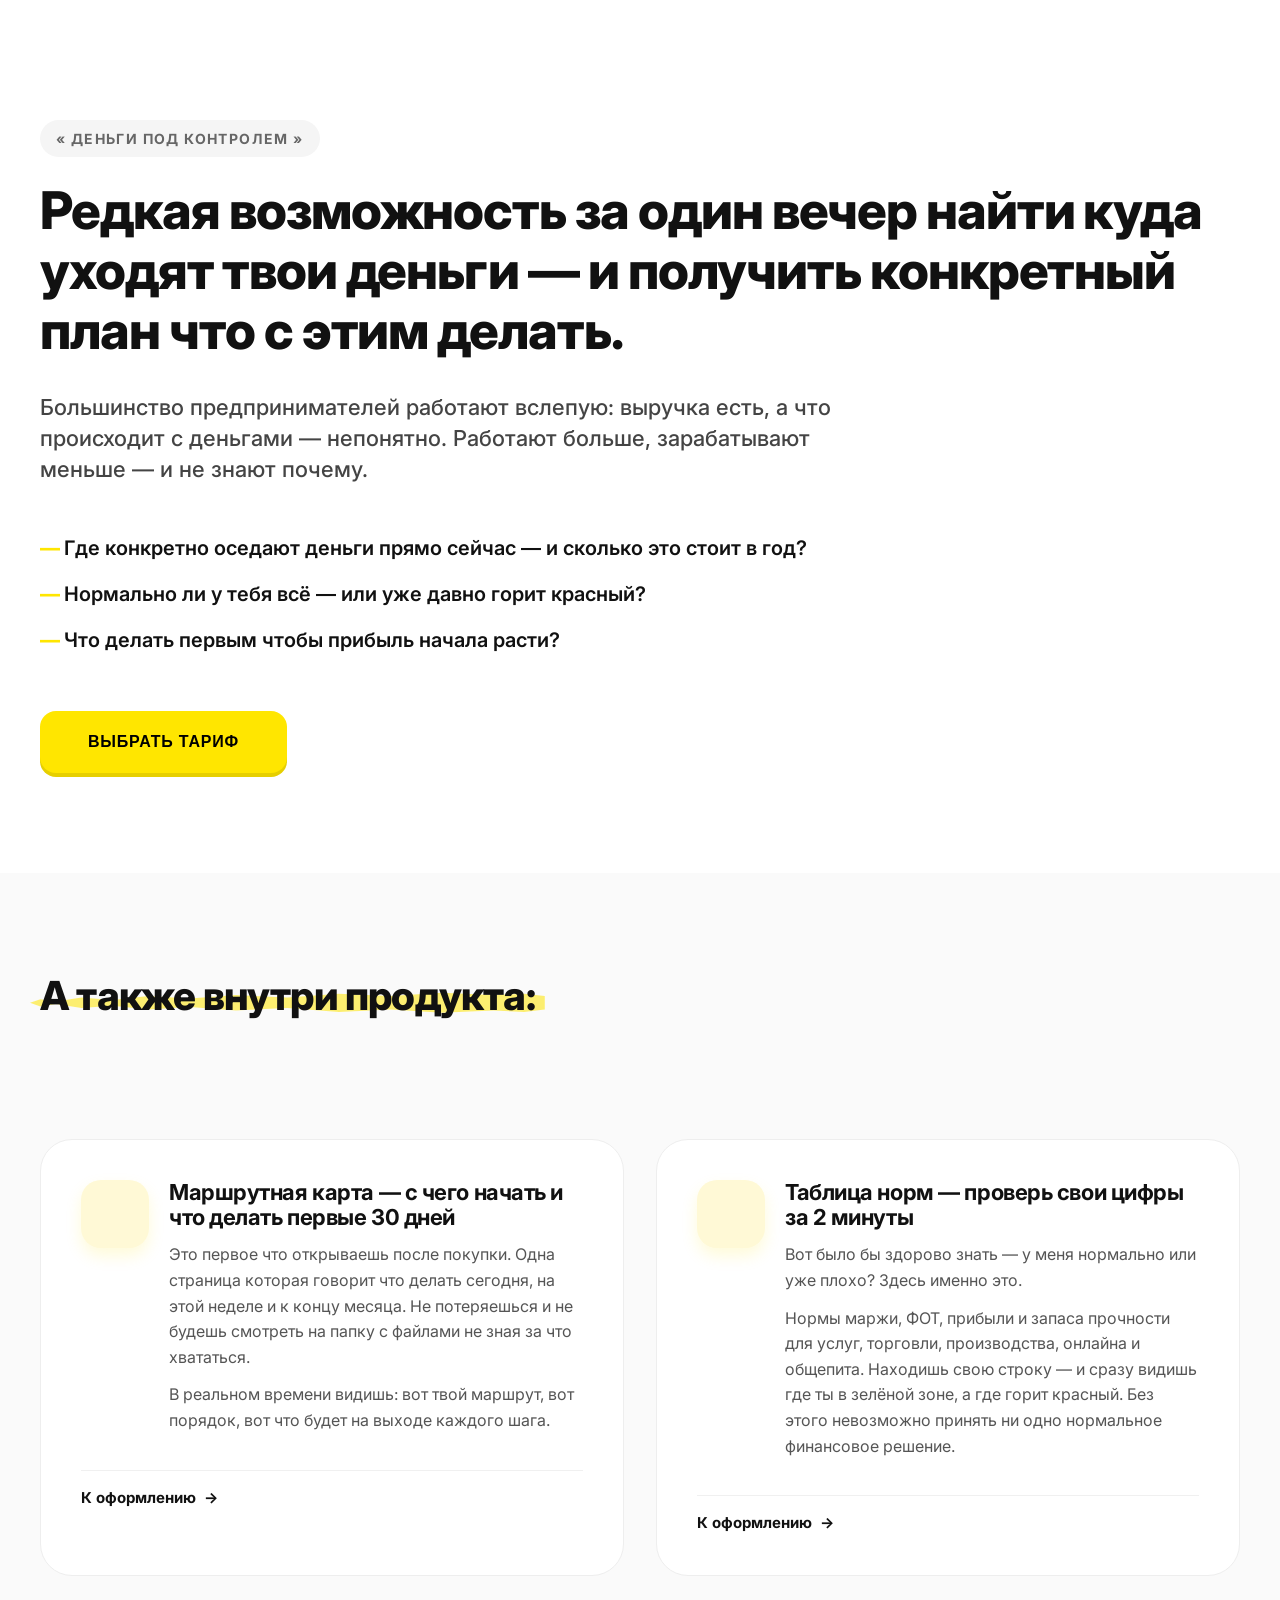
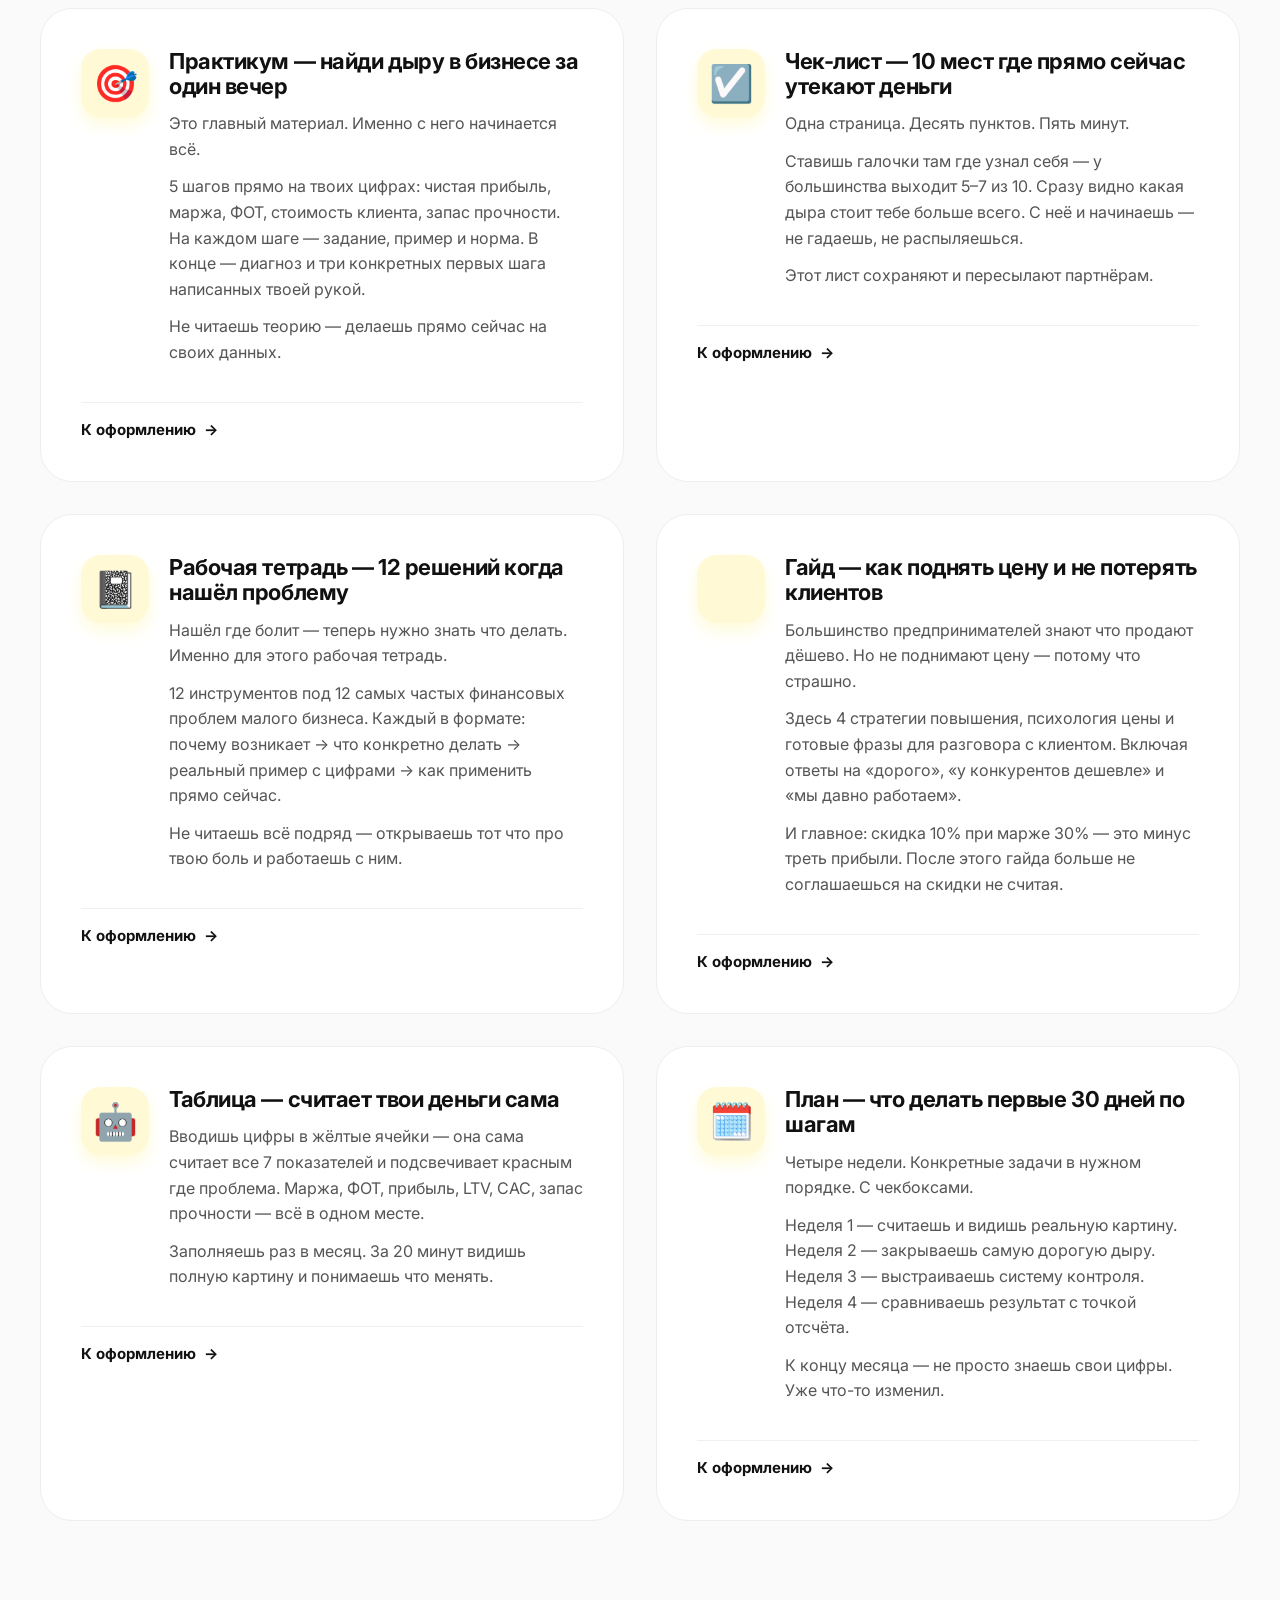
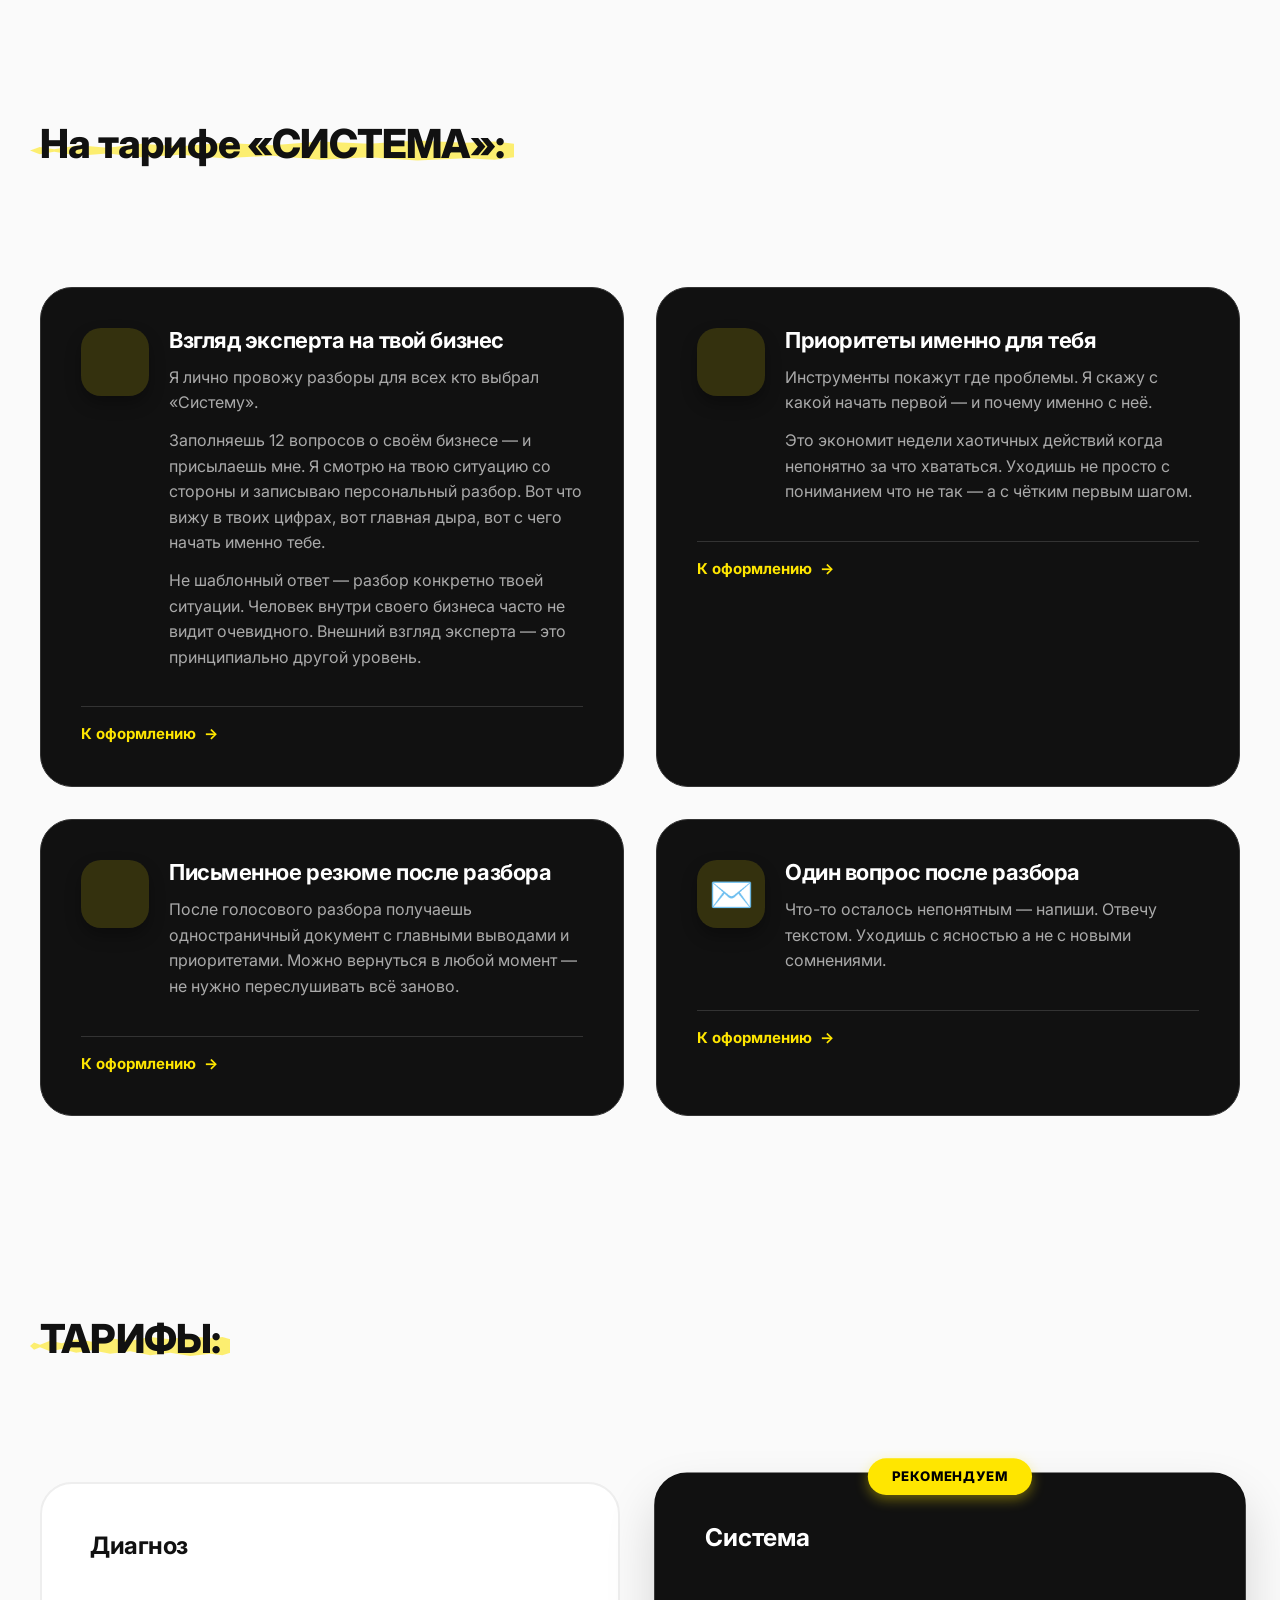
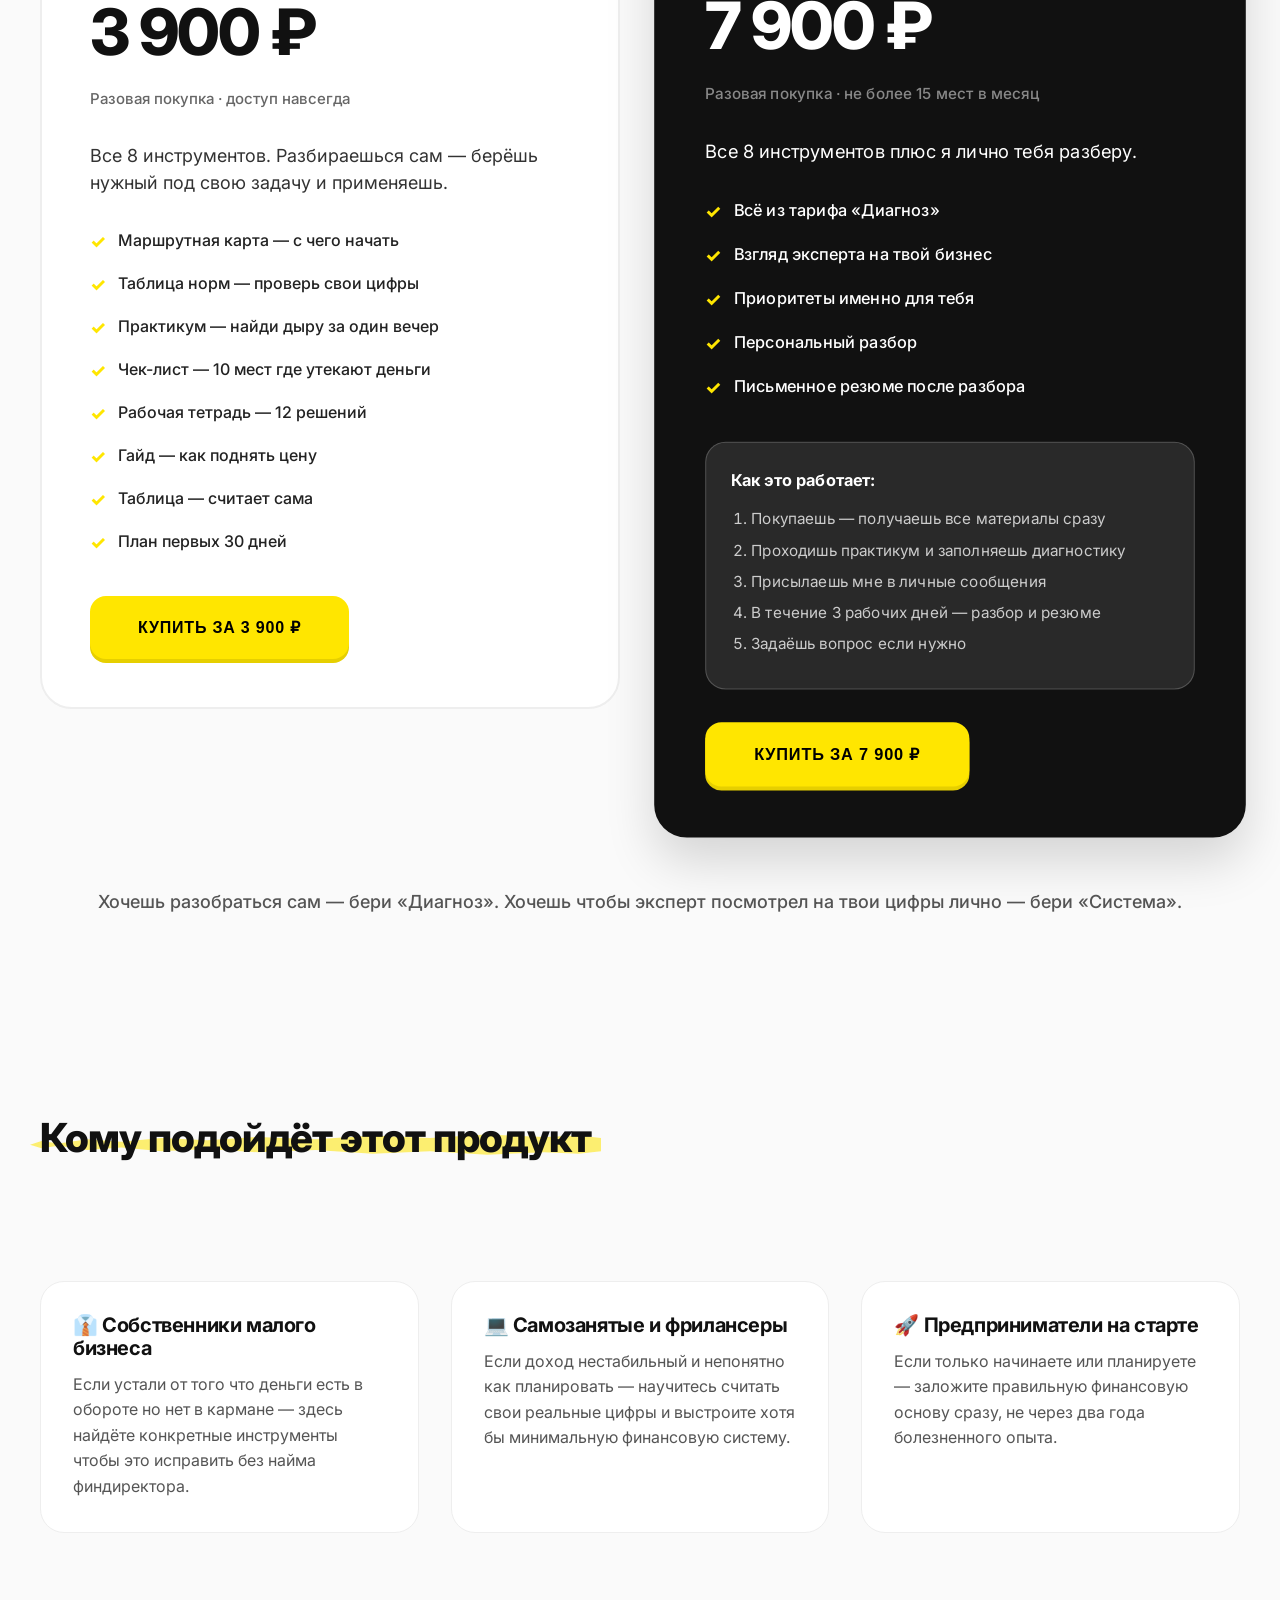
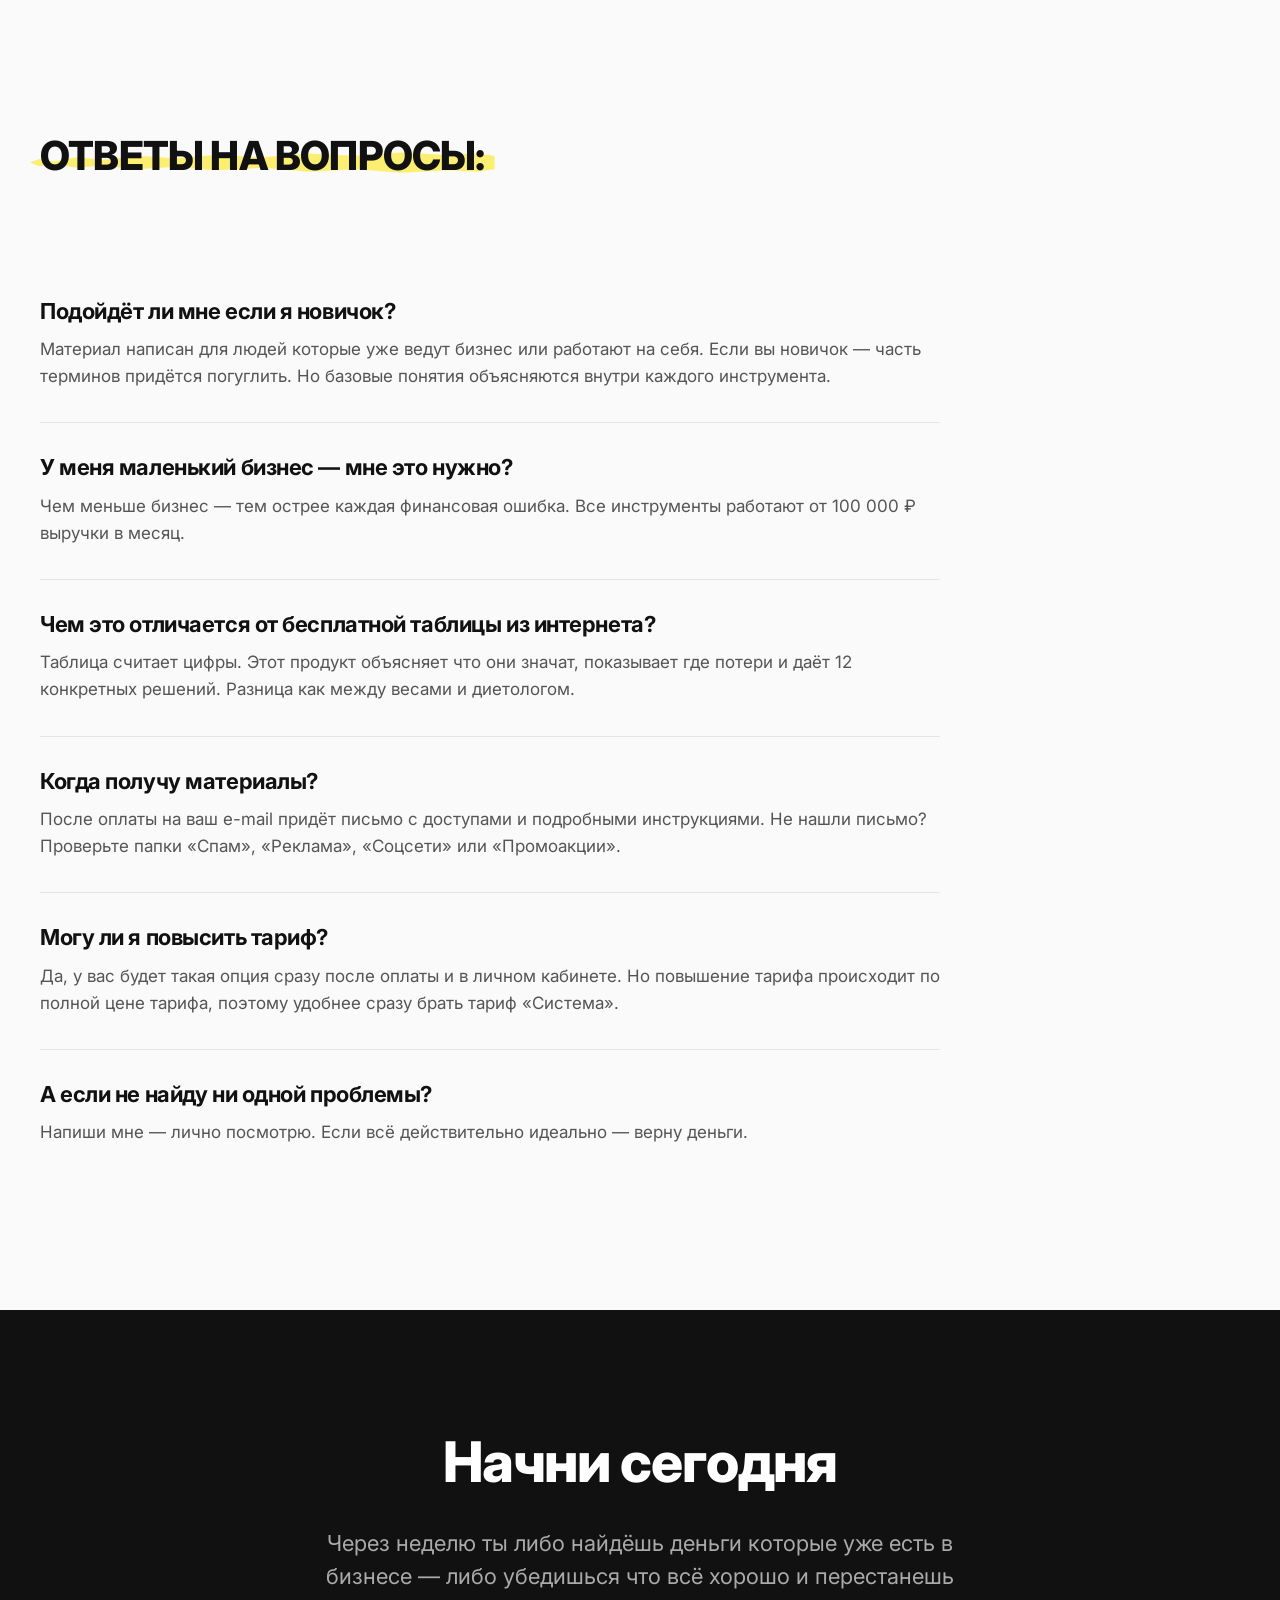
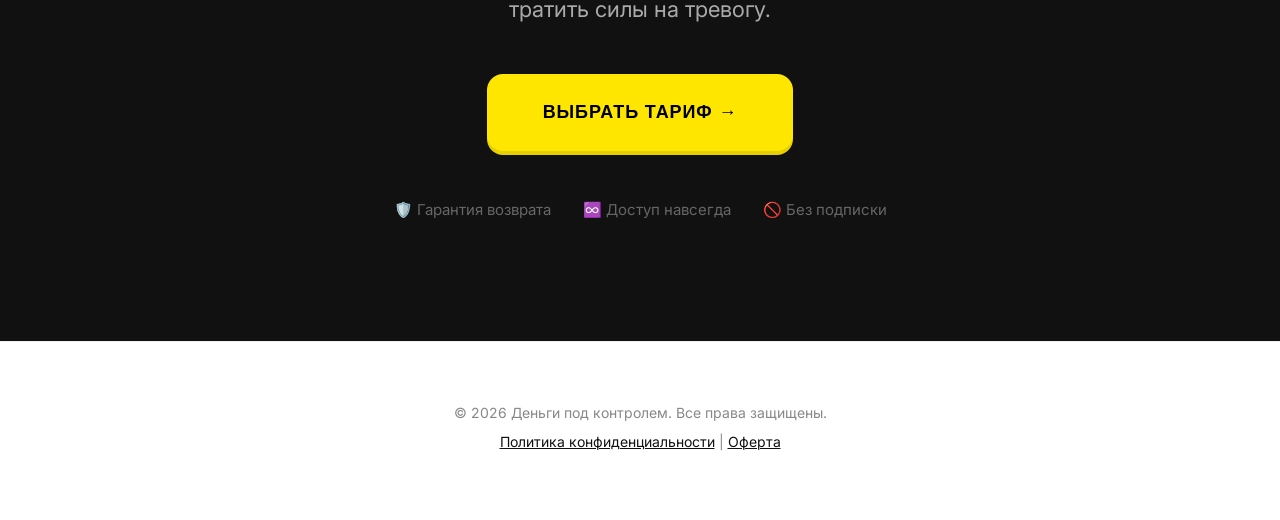
==== commit 7a370e66: "Update index.html" ====
--- a/index.html
+++ b/index.html
@@ -35,84 +35,113 @@
             
             <div class="products-grid">
                 <!-- Product 1 -->
-                <div class="product-card">
-                    <div class="card-icon">🗺️</div>
-                    <div class="card-content">
-                        <h3>Маршрутная карта — с чего начать и что делать первые 30 дней</h3>
-                        <p>Это первое что открываешь после покупки. Одна страница которая говорит что делать сегодня, на этой неделе и к концу месяца.</p>
-                        <p>В реальном времени видишь: вот твой маршрут, вот порядок, вот что будет на выходе каждого шага.</p>
-                    </div>
-                </div>
+                <a href="#tariffs" class="product-card" onclick="scrollToTariffs()">
+                    <div class="card-header">
+                        <div class="card-icon"></div>
+                        <div class="card-content">
+                            <h3>Маршрутная карта — с чего начать и что делать первые 30 дней</h3>
+                            <p>Это первое что открываешь после покупки. Одна страница которая говорит что делать сегодня, на этой неделе и к концу месяца. Не потеряешься и не будешь смотреть на папку с файлами не зная за что хвататься.</p>
+                            <p>В реальном времени видишь: вот твой маршрут, вот порядок, вот что будет на выходе каждого шага.</p>
+                        </div>
+                    </div>
+                    <span class="card-cta">К оформлению</span>
+                </a>
 
                 <!-- Product 2 -->
-                <div class="product-card">
-                    <div class="card-icon">📊</div>
-                    <div class="card-content">
-                        <h3>Таблица норм — проверь свои цифры за 2 минуты</h3>
-                        <p>Нормы маржи, ФОТ, прибыли и запаса прочности для услуг, торговли, производства, онлайна и общепита.</p>
-                        <p>Находишь свою строку — и сразу видишь где ты в зелёной зоне, а где горит красный.</p>
-                    </div>
-                </div>
+                <a href="#tariffs" class="product-card" onclick="scrollToTariffs()">
+                    <div class="card-header">
+                        <div class="card-icon"></div>
+                        <div class="card-content">
+                            <h3>Таблица норм — проверь свои цифры за 2 минуты</h3>
+                            <p>Вот было бы здорово знать — у меня нормально или уже плохо? Здесь именно это.</p>
+                            <p>Нормы маржи, ФОТ, прибыли и запаса прочности для услуг, торговли, производства, онлайна и общепита. Находишь свою строку — и сразу видишь где ты в зелёной зоне, а где горит красный. Без этого невозможно принять ни одно нормальное финансовое решение.</p>
+                        </div>
+                    </div>
+                    <span class="card-cta">К оформлению</span>
+                </a>
 
                 <!-- Product 3 -->
-                <div class="product-card">
-                    <div class="card-icon">🔍</div>
-                    <div class="card-content">
-                        <h3>Практикум — найди дыру в бизнесе за один вечер</h3>
-                        <p>5 шагов прямо на твоих цифрах: чистая прибыль, маржа, ФОТ, стоимость клиента, запас прочности.</p>
-                        <p>Не читаешь теорию — делаешь прямо сейчас на своих данных.</p>
-                    </div>
-                </div>
+                <a href="#tariffs" class="product-card" onclick="scrollToTariffs()">
+                    <div class="card-header">
+                        <div class="card-icon">🎯</div>
+                        <div class="card-content">
+                            <h3>Практикум — найди дыру в бизнесе за один вечер</h3>
+                            <p>Это главный материал. Именно с него начинается всё.</p>
+                            <p>5 шагов прямо на твоих цифрах: чистая прибыль, маржа, ФОТ, стоимость клиента, запас прочности. На каждом шаге — задание, пример и норма. В конце — диагноз и три конкретных первых шага написанных твоей рукой.</p>
+                            <p>Не читаешь теорию — делаешь прямо сейчас на своих данных.</p>
+                        </div>
+                    </div>
+                    <span class="card-cta">К оформлению</span>
+                </a>
 
                 <!-- Product 4 -->
-                <div class="product-card">
-                    <div class="card-icon">✅</div>
-                    <div class="card-content">
-                        <h3>Чек-лист — 10 мест где прямо сейчас утекают деньги</h3>
-                        <p>Одна страница. Десять пунктов. Пять минут.</p>
-                        <p>Ставишь галочки там где узнал себя. Сразу видно какая дыра стоит тебе больше всего.</p>
-                    </div>
-                </div>
+                <a href="#tariffs" class="product-card" onclick="scrollToTariffs()">
+                    <div class="card-header">
+                        <div class="card-icon">☑️</div>
+                        <div class="card-content">
+                            <h3>Чек-лист — 10 мест где прямо сейчас утекают деньги</h3>
+                            <p>Одна страница. Десять пунктов. Пять минут.</p>
+                            <p>Ставишь галочки там где узнал себя — у большинства выходит 5–7 из 10. Сразу видно какая дыра стоит тебе больше всего. С неё и начинаешь — не гадаешь, не распыляешься.</p>
+                            <p>Этот лист сохраняют и пересылают партнёрам.</p>
+                        </div>
+                    </div>
+                    <span class="card-cta">К оформлению</span>
+                </a>
 
                 <!-- Product 5 -->
-                <div class="product-card">
-                    <div class="card-icon">📝</div>
-                    <div class="card-content">
-                        <h3>Рабочая тетрадь — 12 решений когда нашёл проблему</h3>
-                        <p>12 инструментов под 12 самых частых финансовых проблем малого бизнеса.</p>
-                        <p>Каждый в формате: почему возникает → что конкретно делать → реальный пример с цифрами.</p>
-                    </div>
-                </div>
+                <a href="#tariffs" class="product-card" onclick="scrollToTariffs()">
+                    <div class="card-header">
+                        <div class="card-icon">📓</div>
+                        <div class="card-content">
+                            <h3>Рабочая тетрадь — 12 решений когда нашёл проблему</h3>
+                            <p>Нашёл где болит — теперь нужно знать что делать. Именно для этого рабочая тетрадь.</p>
+                            <p>12 инструментов под 12 самых частых финансовых проблем малого бизнеса. Каждый в формате: почему возникает → что конкретно делать → реальный пример с цифрами → как применить прямо сейчас.</p>
+                            <p>Не читаешь всё подряд — открываешь тот что про твою боль и работаешь с ним.</p>
+                        </div>
+                    </div>
+                    <span class="card-cta">К оформлению</span>
+                </a>
 
                 <!-- Product 6 -->
-                <div class="product-card">
-                    <div class="card-icon">💰</div>
-                    <div class="card-content">
-                        <h3>Гайд — как поднять цену и не потерять клиентов</h3>
-                        <p>4 стратегии повышения, психология цены и готовые фразы для разговора с клиентом.</p>
-                        <p>Скидка 10% при марже 30% — это минус треть прибыли. После этого гайда больше не соглашаешься на скидки не считая.</p>
-                    </div>
-                </div>
+                <a href="#tariffs" class="product-card" onclick="scrollToTariffs()">
+                    <div class="card-header">
+                        <div class="card-icon"></div>
+                        <div class="card-content">
+                            <h3>Гайд — как поднять цену и не потерять клиентов</h3>
+                            <p>Большинство предпринимателей знают что продают дёшево. Но не поднимают цену — потому что страшно.</p>
+                            <p>Здесь 4 стратегии повышения, психология цены и готовые фразы для разговора с клиентом. Включая ответы на «дорого», «у конкурентов дешевле» и «мы давно работаем».</p>
+                            <p>И главное: скидка 10% при марже 30% — это минус треть прибыли. После этого гайда больше не соглашаешься на скидки не считая.</p>
+                        </div>
+                    </div>
+                    <span class="card-cta">К оформлению</span>
+                </a>
 
                 <!-- Product 7 -->
-                <div class="product-card">
-                    <div class="card-icon">🧮</div>
-                    <div class="card-content">
-                        <h3>Таблица — считает твои деньги сама</h3>
-                        <p>Вводишь цифры в жёлтые ячейки — она сама считает все 7 показателей и подсвечивает красным где проблема.</p>
-                        <p>Заполняешь раз в месяц. За 20 минут видишь полную картину.</p>
-                    </div>
-                </div>
+                <a href="#tariffs" class="product-card" onclick="scrollToTariffs()">
+                    <div class="card-header">
+                        <div class="card-icon">🤖</div>
+                        <div class="card-content">
+                            <h3>Таблица — считает твои деньги сама</h3>
+                            <p>Вводишь цифры в жёлтые ячейки — она сама считает все 7 показателей и подсвечивает красным где проблема. Маржа, ФОТ, прибыль, LTV, CAC, запас прочности — всё в одном месте.</p>
+                            <p>Заполняешь раз в месяц. За 20 минут видишь полную картину и понимаешь что менять.</p>
+                        </div>
+                    </div>
+                    <span class="card-cta">К оформлению</span>
+                </a>
 
                 <!-- Product 8 -->
-                <div class="product-card">
-                    <div class="card-icon">📅</div>
-                    <div class="card-content">
-                        <h3>План — что делать первые 30 дней по шагам</h3>
-                        <p>Четыре недели. Конкретные задачи в нужном порядке. С чекбоксами.</p>
-                        <p>К концу месяца — не просто знаешь свои цифры. Уже что-то изменил.</p>
-                    </div>
-                </div>
+                <a href="#tariffs" class="product-card" onclick="scrollToTariffs()">
+                    <div class="card-header">
+                        <div class="card-icon">🗓️</div>
+                        <div class="card-content">
+                            <h3>План — что делать первые 30 дней по шагам</h3>
+                            <p>Четыре недели. Конкретные задачи в нужном порядке. С чекбоксами.</p>
+                            <p>Неделя 1 — считаешь и видишь реальную картину. Неделя 2 — закрываешь самую дорогую дыру. Неделя 3 — выстраиваешь систему контроля. Неделя 4 — сравниваешь результат с точкой отсчёта.</p>
+                            <p>К концу месяца — не просто знаешь свои цифры. Уже что-то изменил.</p>
+                        </div>
+                    </div>
+                    <span class="card-cta">К оформлению</span>
+                </a>
             </div>
         </div>
     </section>
@@ -123,41 +152,52 @@
             <h2 class="section-title">На тарифе «СИСТЕМА»:</h2>
             
             <div class="system-grid">
-                <div class="system-card card-dark">
-                    <div class="card-icon">👁️</div>
-                    <div class="card-content">
-                        <h3>Взгляд эксперта на твой бизнес</h3>
-                        <p>Я лично провожу разборы для всех кто выбрал «Систему». Заполняешь 12 вопросов о своём бизнесе — и присылаешь мне.</p>
-                        <p>Не шаблонный ответ — разбор конкретно твоей ситуации. Внешний взгляд эксперта — это принципиально другой уровень.</p>
-                    </div>
-                </div>
-
-                <div class="system-card card-dark">
-                    <div class="card-icon">🎯</div>
-                    <div class="card-content">
-                        <h3>Приоритеты именно для тебя</h3>
-                        <p>Инструменты покажут где проблемы. Я скажу с какой начать первой — и почему именно с неё.</p>
-                        <p>Это экономит недели хаотичных действий. Уходишь с чётким первым шагом.</p>
-                    </div>
-                </div>
-
-                <div class="system-card card-dark">
-                    <div class="card-icon">📄</div>
-                    <div class="card-content">
-                        <h3>Письменное резюме после разбора</h3>
-                        <p>После голосового разбора получаешь одностраничный документ с главными выводами и приоритетами.</p>
-                        <p>Можно вернуться в любой момент — не нужно переслушивать всё заново.</p>
-                    </div>
-                </div>
-
-                <div class="system-card card-dark">
-                    <div class="card-icon">💬</div>
-                    <div class="card-content">
-                        <h3>Один вопрос после разбора</h3>
-                        <p>Что-то осталось непонятным — напиши. Отвечу текстом.</p>
-                        <p>Уходишь с ясностью, а не с новыми сомнениями.</p>
-                    </div>
-                </div>
+                <a href="#tariffs" class="system-card card-dark" onclick="scrollToTariffs()">
+                    <div class="card-header">
+                        <div class="card-icon"></div>
+                        <div class="card-content">
+                            <h3>Взгляд эксперта на твой бизнес</h3>
+                            <p>Я лично провожу разборы для всех кто выбрал «Систему».</p>
+                            <p>Заполняешь 12 вопросов о своём бизнесе — и присылаешь мне. Я смотрю на твою ситуацию со стороны и записываю персональный разбор. Вот что вижу в твоих цифрах, вот главная дыра, вот с чего начать именно тебе.</p>
+                            <p>Не шаблонный ответ — разбор конкретно твоей ситуации. Человек внутри своего бизнеса часто не видит очевидного. Внешний взгляд эксперта — это принципиально другой уровень.</p>
+                        </div>
+                    </div>
+                    <span class="card-cta">К оформлению</span>
+                </a>
+
+                <a href="#tariffs" class="system-card card-dark" onclick="scrollToTariffs()">
+                    <div class="card-header">
+                        <div class="card-icon"></div>
+                        <div class="card-content">
+                            <h3>Приоритеты именно для тебя</h3>
+                            <p>Инструменты покажут где проблемы. Я скажу с какой начать первой — и почему именно с неё.</p>
+                            <p>Это экономит недели хаотичных действий когда непонятно за что хвататься. Уходишь не просто с пониманием что не так — а с чётким первым шагом.</p>
+                        </div>
+                    </div>
+                    <span class="card-cta">К оформлению</span>
+                </a>
+
+                <a href="#tariffs" class="system-card card-dark" onclick="scrollToTariffs()">
+                    <div class="card-header">
+                        <div class="card-icon"></div>
+                        <div class="card-content">
+                            <h3>Письменное резюме после разбора</h3>
+                            <p>После голосового разбора получаешь одностраничный документ с главными выводами и приоритетами. Можно вернуться в любой момент — не нужно переслушивать всё заново.</p>
+                        </div>
+                    </div>
+                    <span class="card-cta">К оформлению</span>
+                </a>
+
+                <a href="#tariffs" class="system-card card-dark" onclick="scrollToTariffs()">
+                    <div class="card-header">
+                        <div class="card-icon">✉️</div>
+                        <div class="card-content">
+                            <h3>Один вопрос после разбора</h3>
+                            <p>Что-то осталось непонятным — напиши. Отвечу текстом. Уходишь с ясностью а не с новыми сомнениями.</p>
+                        </div>
+                    </div>
+                    <span class="card-cta">К оформлению</span>
+                </a>
             </div>
         </div>
     </section>
@@ -275,6 +315,11 @@
                 </div>
                 
                 <div class="faq-item">
+                    <h3>Могу ли я повысить тариф?</h3>
+                    <p>Да, у вас будет такая опция сразу после оплаты и в личном кабинете. Но повышение тарифа происходит по полной цене тарифа, поэтому удобнее сразу брать тариф «Система».</p>
+                </div>
+                
+                <div class="faq-item">
                     <h3>А если не найду ни одной проблемы?</h3>
                     <p>Напиши мне — лично посмотрю. Если всё действительно идеально — верну деньги.</p>
                 </div>
--- a/css/style.css
+++ b/css/style.css
@@ -8,15 +8,15 @@
 body {
     font-family: 'Inter', -apple-system, BlinkMacSystemFont, "Segoe UI", Roboto, sans-serif;
     color: #111;
-    background-color: #FAFAFA; /* Слегка сероватый фон для контраста с белыми карточками */
+    background-color: #FAFAFA;
     line-height: 1.5;
     -webkit-font-smoothing: antialiased;
 }
 
 .container {
-    max-width: 1160px;
+    max-width: 1320px; /* Увеличен отступ от краев */
     margin: 0 auto;
-    padding: 0 24px;
+    padding: 0 40px; /* Увеличены боковые отступы */
 }
 
 a { color: #111; text-decoration: underline; text-decoration-thickness: 1px; }
@@ -34,26 +34,33 @@
     margin-bottom: 32px;
 }
 
-h2 {
+/* Заголовок секции с кривым мазком маркера */
+.section-title {
     font-size: 40px;
     margin-bottom: 60px;
     position: relative;
     display: inline-block;
-    z-index: 1;
-}
-
-/* Кривая линия "маркер" под заголовками */
-h2::after {
+    z-index: 2;
+}
+
+/* Кривой мазок маркера под заголовком (НЕ перекрывает текст) */
+.section-title::after {
     content: '';
     position: absolute;
-    bottom: 8px;
-    left: -8px;
-    width: 105%;
-    height: 14px;
-    background-color: rgba(255, 230, 0, 0.5); /* Полупрозрачный желтый */
-    border-radius: 12px;
+    bottom: 4px;
+    left: -10px;
+    right: -10px;
+    height: 24px;
+    background: rgba(255, 230, 0, 0.55);
+    /* Неровные края как у настоящего мазка маркера */
+    clip-path: polygon(
+        0% 50%, 2% 35%, 5% 45%, 10% 28%, 16% 38%, 23% 22%, 31% 32%, 
+        40% 18%, 50% 28%, 60% 12%, 70% 22%, 80% 8%, 90% 18%, 96% 12%, 100% 22%,
+        100% 78%, 96% 88%, 90% 82%, 80% 92%, 70% 78%, 60% 88%, 50% 72%, 
+        40% 82%, 31% 68%, 23% 78%, 16% 62%, 10% 72%, 5% 55%, 2% 65%, 0% 50%
+    );
     z-index: -1;
-    transform: rotate(-1.5deg); /* Легкий наклон для органичности */
+    pointer-events: none;
 }
 
 h3 {
@@ -76,7 +83,7 @@
     transition: all 0.25s cubic-bezier(0.25, 0.46, 0.45, 0.94);
     display: inline-block;
     letter-spacing: 0.05em;
-    box-shadow: 0 4px 0 #E6CF00; /* Эффект 3D кнопки как в референсе */
+    box-shadow: 0 4px 0 #E6CF00;
 }
 
 .btn-primary:hover {
@@ -142,7 +149,7 @@
 /* Секции */
 section { padding: 100px 0; }
 
-/* Карточки продуктов */
+/* Карточки продуктов — КЛИКАБЕЛЬНЫЕ */
 .products-grid, .system-grid {
     display: grid;
     grid-template-columns: repeat(2, 1fr);
@@ -155,27 +162,36 @@
     padding: 40px;
     border-radius: 32px;
     display: flex;
+    flex-direction: column;
+    gap: 20px;
+    border: 1px solid #EEEEEE;
+    transition: all 0.3s ease;
+    cursor: pointer;
+    text-decoration: none;
+    color: inherit;
+    position: relative;
+}
+
+.product-card:hover, .system-card:hover {
+    transform: translateY(-6px);
+    box-shadow: 0 20px 40px rgba(0,0,0,0.08);
+    border-color: #FFE600;
+}
+
+.card-header {
+    display: flex;
     align-items: flex-start;
-    gap: 24px;
-    border: 1px solid #EEEEEE;
-    transition: transform 0.3s, box-shadow 0.3s;
-}
-
-.product-card:hover, .system-card:hover {
-    transform: translateY(-4px);
-    box-shadow: 0 20px 40px rgba(0,0,0,0.04);
-    border-color: #FFE600;
-}
-
-/* Стилизация эмодзи как дизайнерских иконок */
+    gap: 20px;
+}
+
 .card-icon {
-    font-size: 40px;
-    width: 72px;
-    height: 72px;
+    font-size: 36px;
+    width: 68px;
+    height: 68px;
     display: flex;
     align-items: center;
     justify-content: center;
-    background: #FFF9D6; /* Светло-желтый фон */
+    background: #FFF9D6;
     border-radius: 20px;
     flex-shrink: 0;
     box-shadow: 0 8px 16px rgba(255, 230, 0, 0.15);
@@ -186,7 +202,37 @@
 .card-content p { font-size: 16px; color: #555; margin-bottom: 12px; line-height: 1.6; }
 .card-content p:last-child { margin-bottom: 0; }
 
-/* ТЕМНЫЕ КАРТОЧКИ (Как в референсе) */
+/* Надпись "К оформлению" вместо кнопки */
+.card-cta {
+    display: inline-flex;
+    align-items: center;
+    gap: 8px;
+    font-size: 15px;
+    font-weight: 700;
+    color: #111;
+    text-decoration: none;
+    margin-top: 16px;
+    padding-top: 16px;
+    border-top: 1px solid #F0F0F0;
+    transition: all 0.2s;
+}
+
+.card-cta::after {
+    content: '→';
+    transition: transform 0.2s;
+}
+
+.product-card:hover .card-cta,
+.system-card:hover .card-cta {
+    color: #000;
+}
+
+.product-card:hover .card-cta::after,
+.system-card:hover .card-cta::after {
+    transform: translateX(4px);
+}
+
+/* ТЕМНЫЕ КАРТОЧКИ */
 .card-dark {
     background-color: #111111;
     color: #FFFFFF;
@@ -198,6 +244,13 @@
 .card-dark .card-icon {
     background: rgba(255, 230, 0, 0.15);
     box-shadow: 0 8px 16px rgba(0,0,0,0.3);
+}
+.card-dark .card-cta {
+    color: #FFE600;
+    border-top-color: #333;
+}
+.card-dark .card-cta::after {
+    color: #FFE600;
 }
 
 /* Тарифы */
@@ -218,7 +271,7 @@
 }
 
 .pricing-card.featured {
-    background: #111111; /* Темный фон для премиум тарифа */
+    background: #111111;
     border-color: #111111;
     color: #FFFFFF;
     box-shadow: 0 24px 48px rgba(0,0,0,0.15);
@@ -367,7 +420,7 @@
 }
 
 .final-cta h2::after {
-    background-color: rgba(255, 230, 0, 0.3);
+    background-color: rgba(255, 230, 0, 0.4);
 }
 
 .final-cta p {
@@ -531,23 +584,27 @@
 footer p { margin-bottom: 8px; }
 
 /* Адаптив */
+@media (max-width: 1024px) {
+    .container { padding: 0 32px; }
+}
+
 @media (max-width: 968px) {
     h1 { font-size: 40px; }
-    h2 { font-size: 32px; }
+    h2, .section-title { font-size: 32px; }
     .products-grid, .system-grid, .pricing-grid, .audience-grid {
         grid-template-columns: 1fr;
     }
-    .product-card, .system-card { flex-direction: column; }
-    .card-icon { margin-bottom: 16px; }
     .pricing-card.featured { transform: scale(1); }
     .modal-content { padding: 32px 24px; }
 }
 
 @media (max-width: 640px) {
+    .container { padding: 0 20px; }
     h1 { font-size: 32px; }
     .hero { padding: 80px 0 60px; }
     section { padding: 60px 0; }
     .btn-primary { padding: 20px 32px; font-size: 15px; width: 100%; }
     .price { font-size: 48px; }
     .guarantees { flex-direction: column; gap: 16px; }
-}
+    .product-card, .system-card { padding: 28px; }
+}
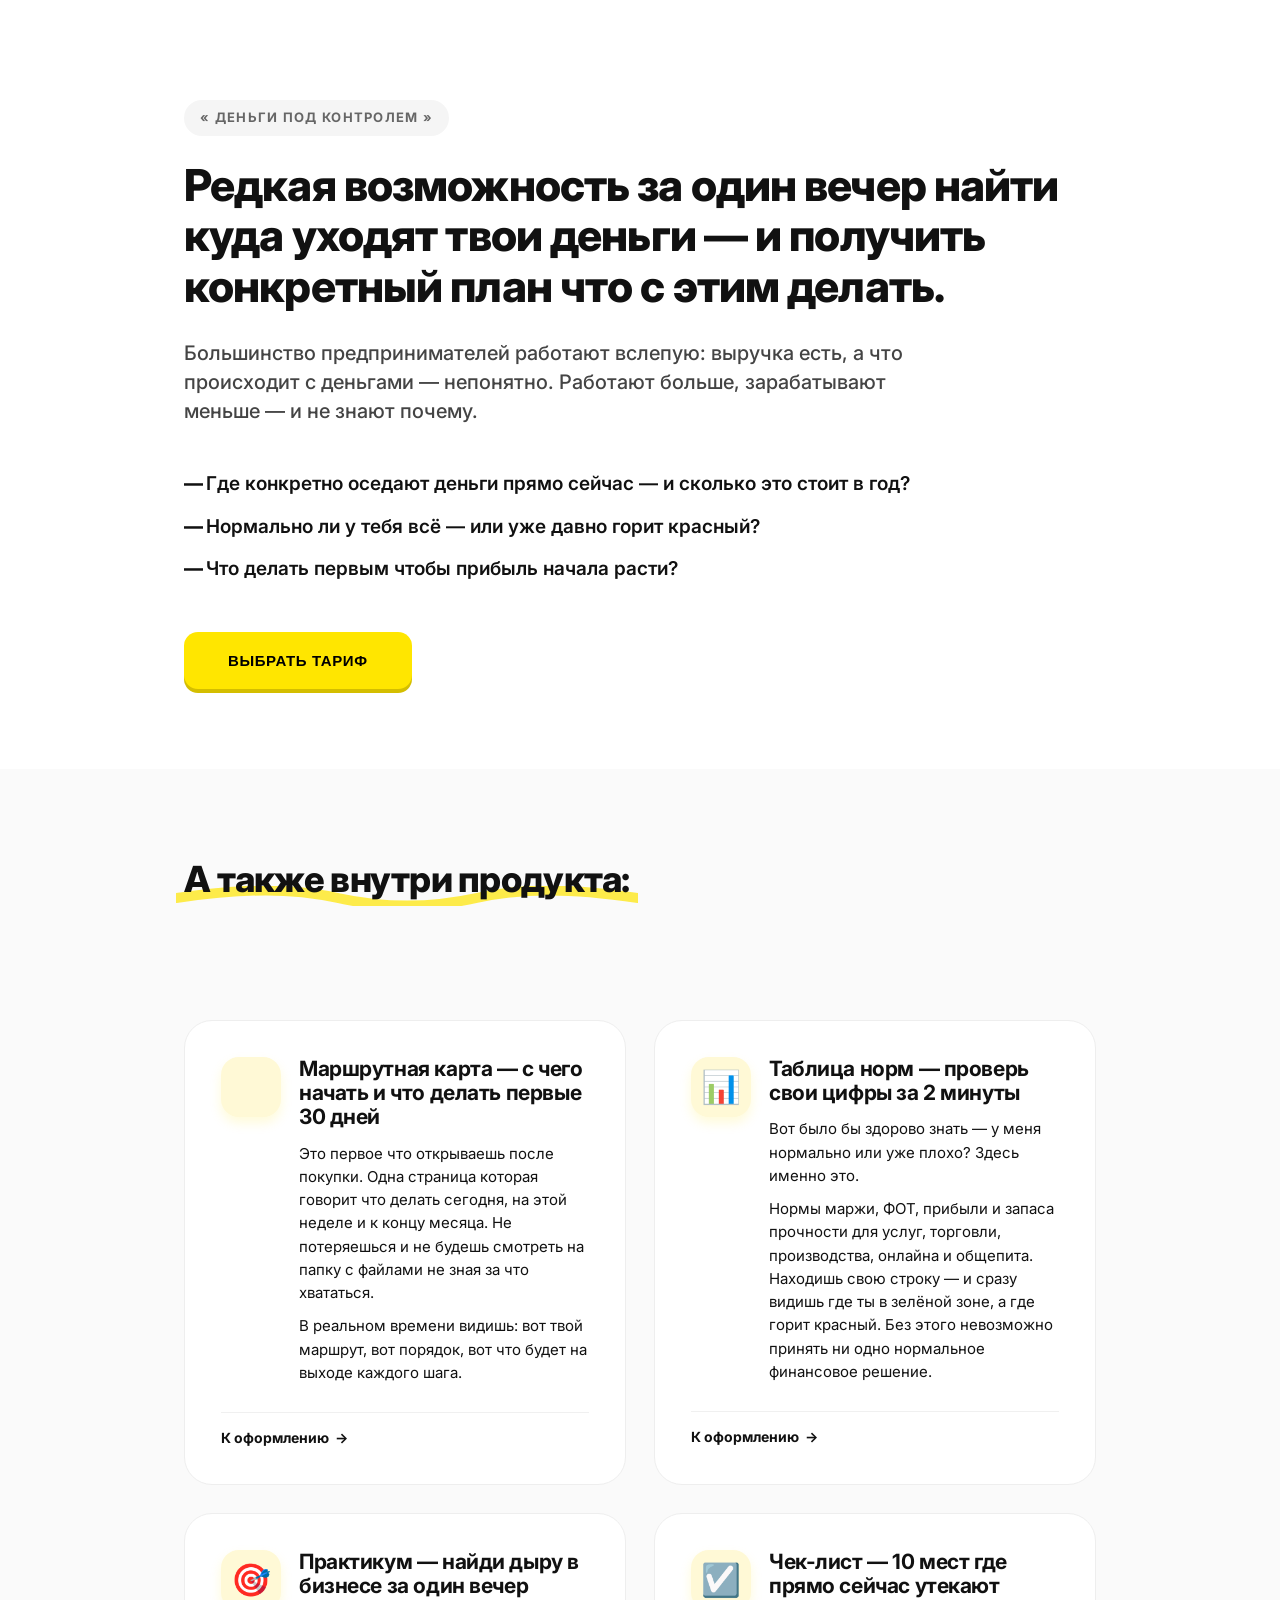
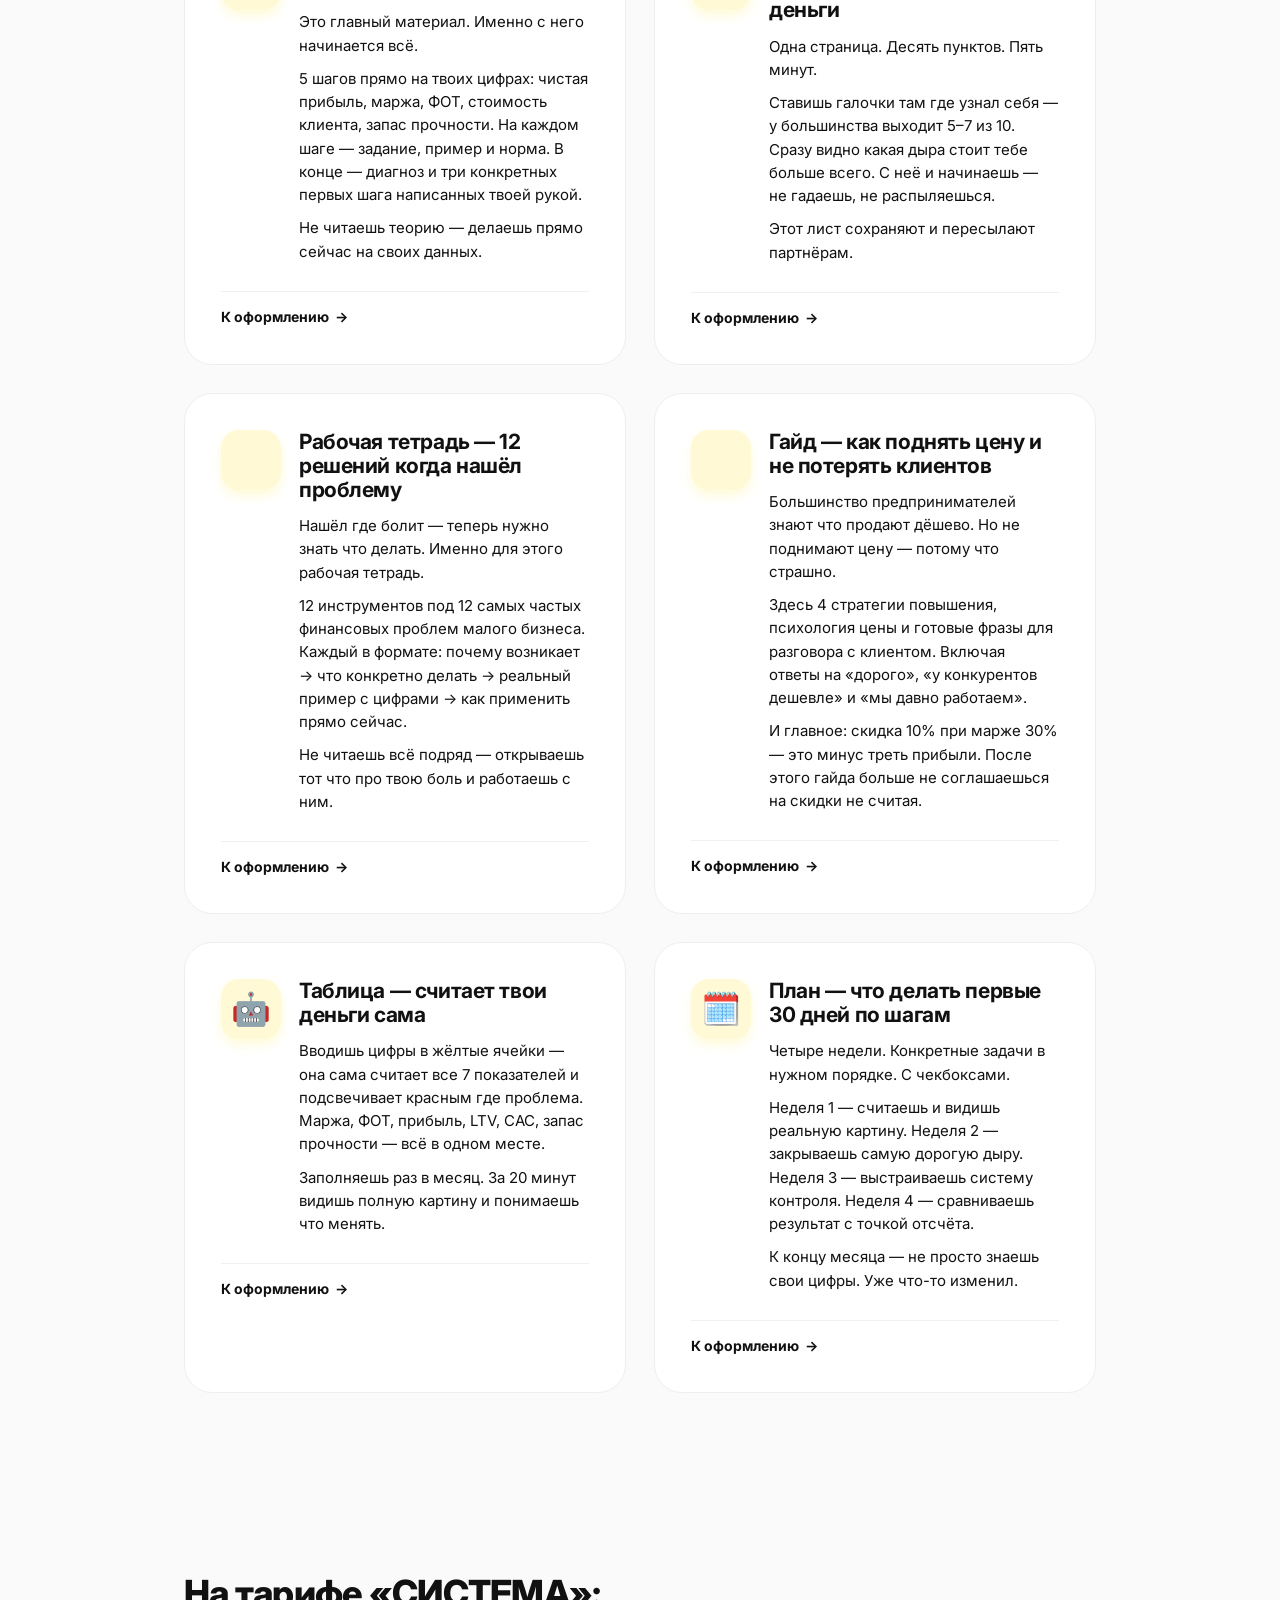
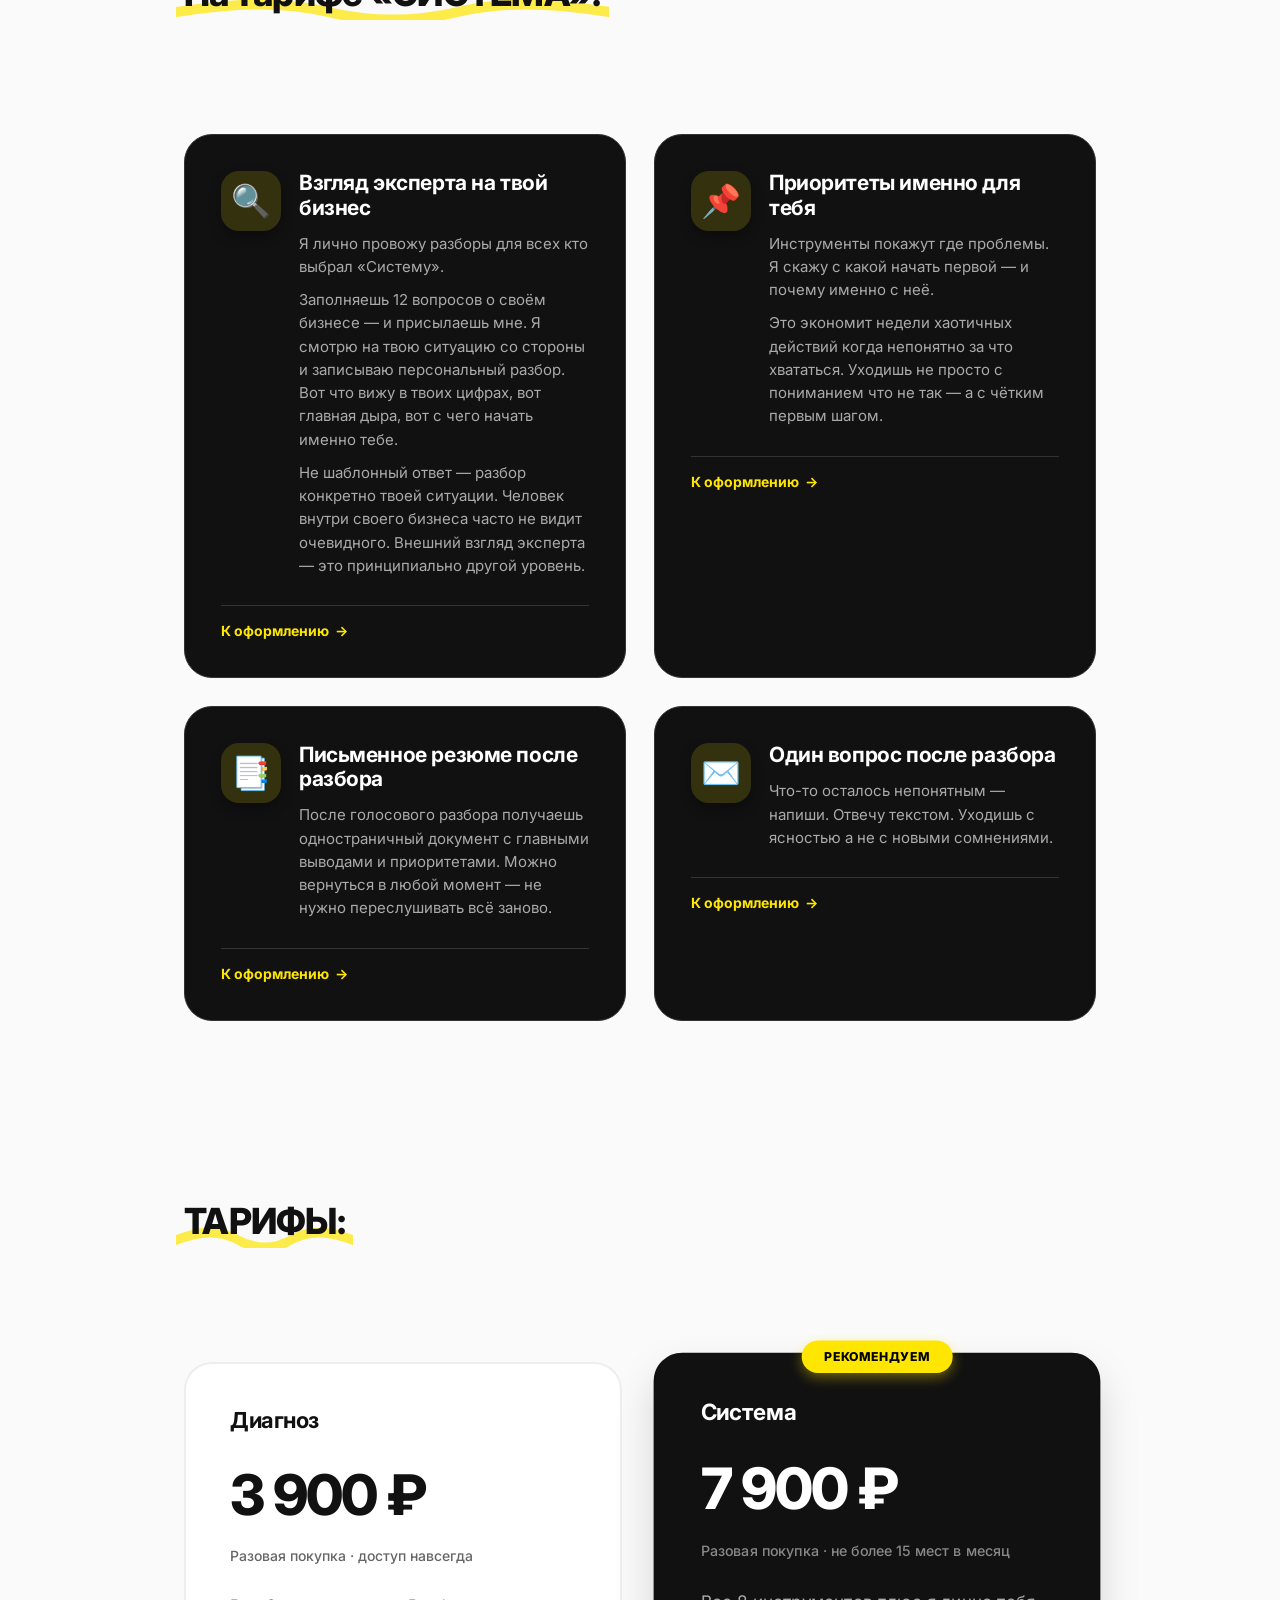
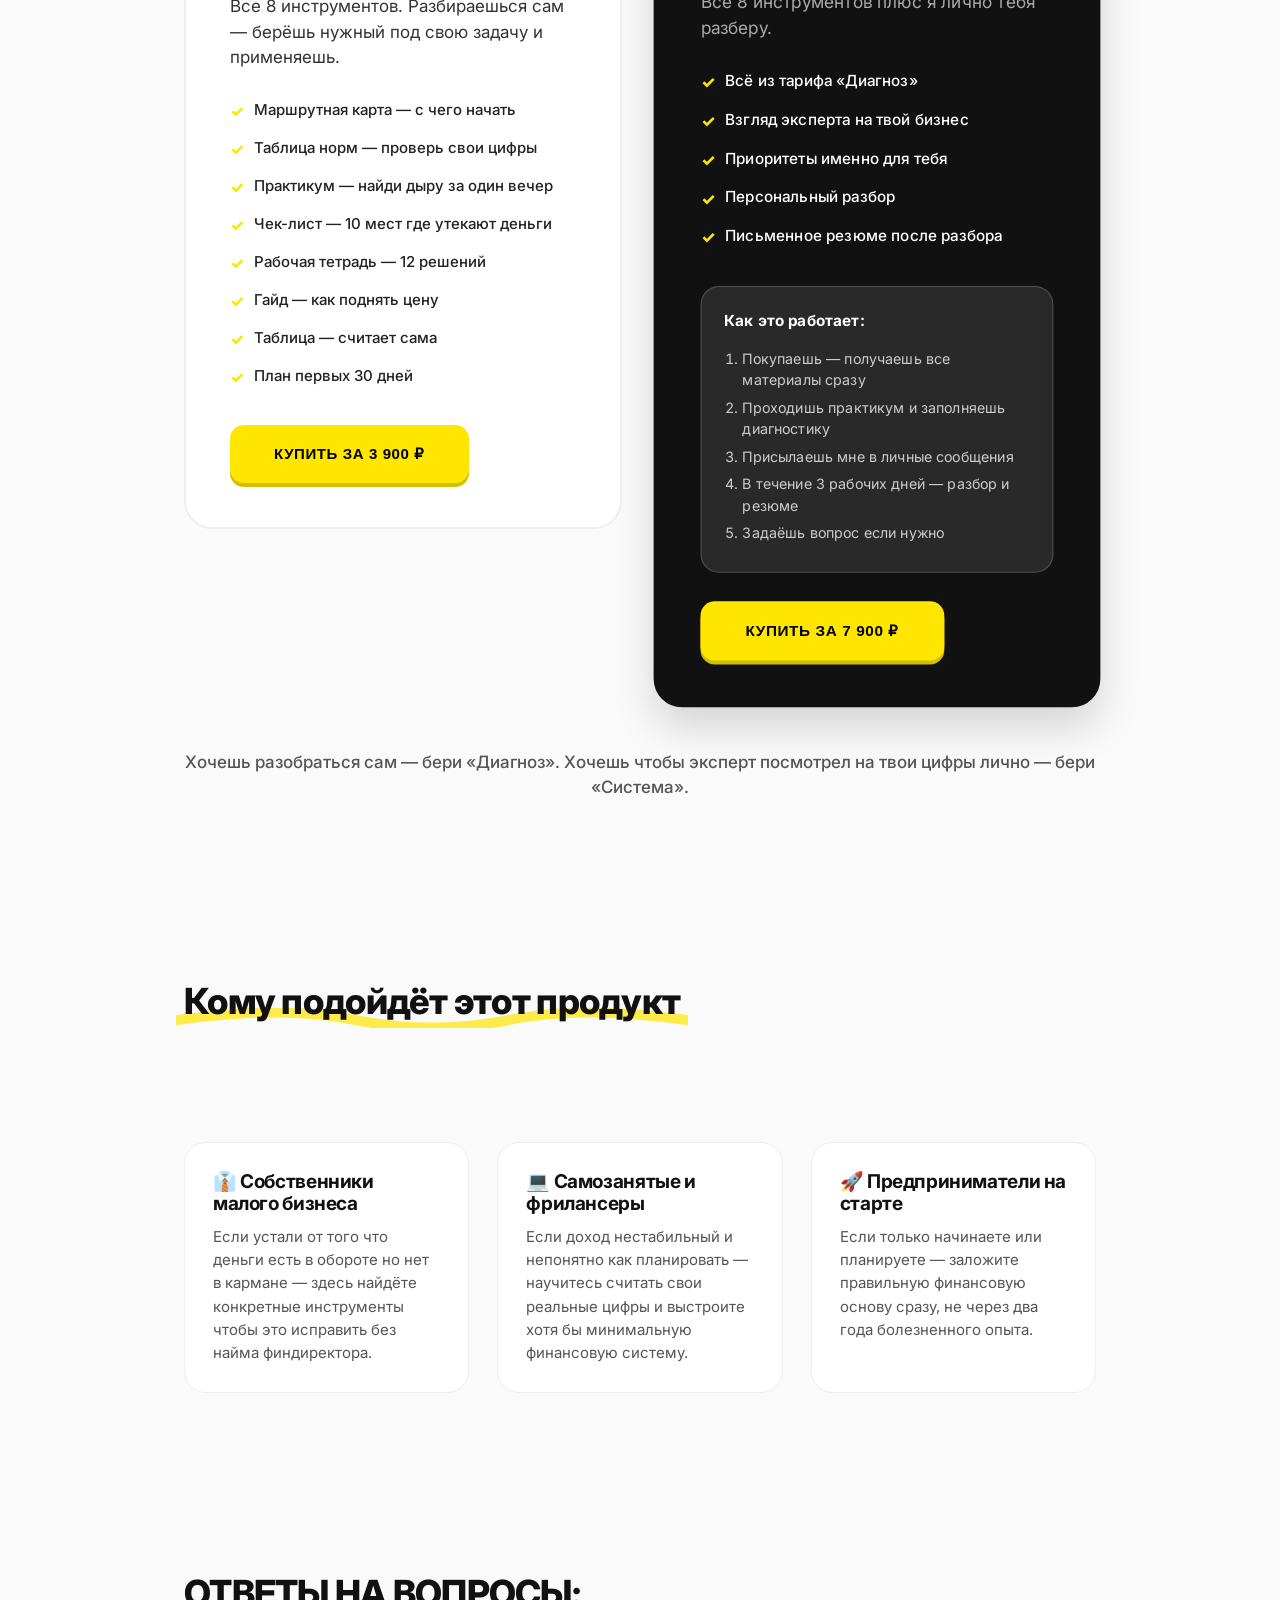
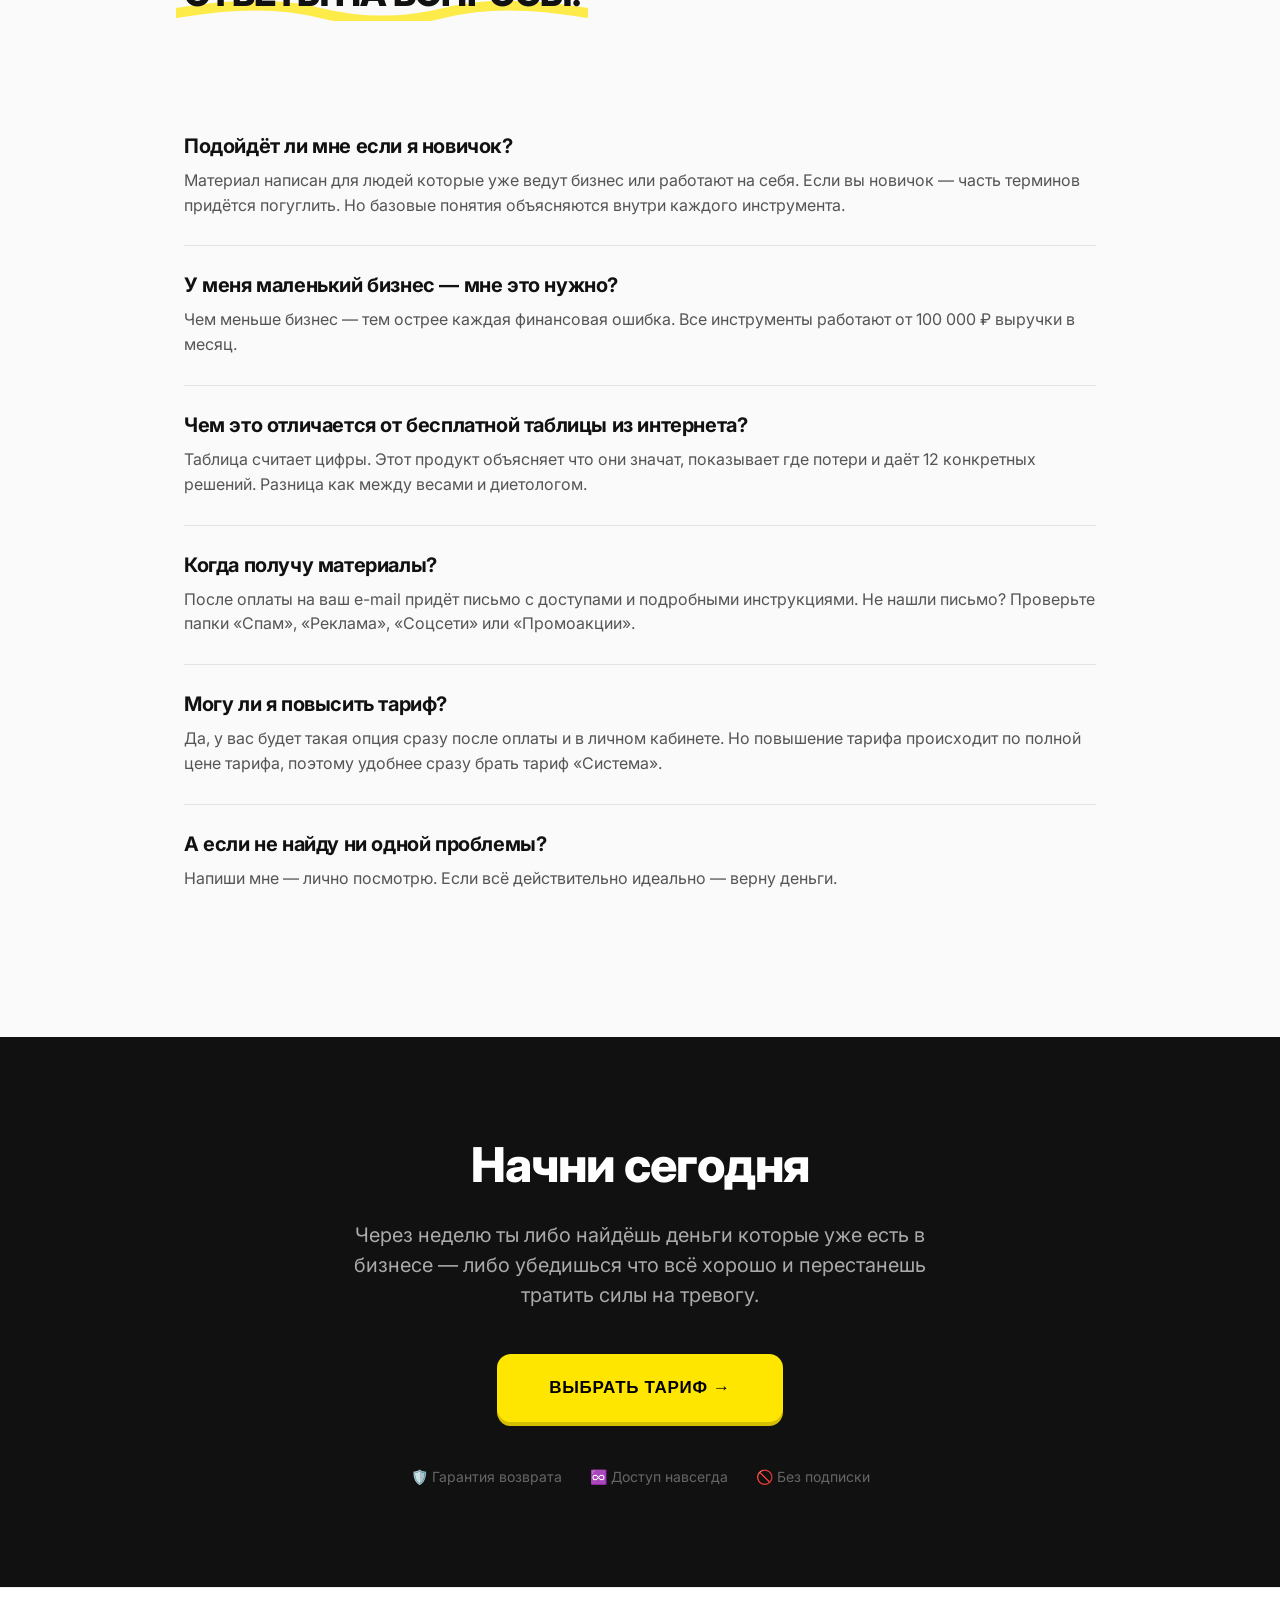
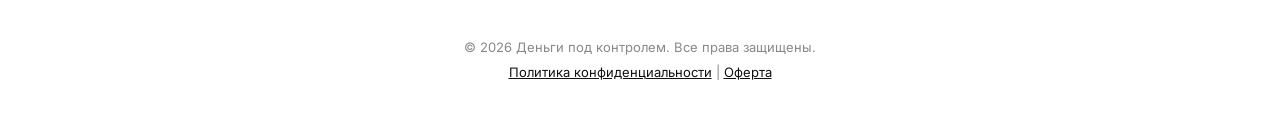
==== commit 10b9dcec: "Update index.html" ====
--- a/index.html
+++ b/index.html
@@ -29,178 +29,178 @@
     </section>
 
     <!-- PRODUCTS SECTION -->
-    <section class="products">
-        <div class="container">
-            <h2 class="section-title">А также внутри продукта:</h2>
-            
-            <div class="products-grid">
-                <!-- Product 1 -->
-                <a href="#tariffs" class="product-card" onclick="scrollToTariffs()">
-                    <div class="card-header">
-                        <div class="card-icon"></div>
-                        <div class="card-content">
-                            <h3>Маршрутная карта — с чего начать и что делать первые 30 дней</h3>
-                            <p>Это первое что открываешь после покупки. Одна страница которая говорит что делать сегодня, на этой неделе и к концу месяца. Не потеряешься и не будешь смотреть на папку с файлами не зная за что хвататься.</p>
-                            <p>В реальном времени видишь: вот твой маршрут, вот порядок, вот что будет на выходе каждого шага.</p>
-                        </div>
-                    </div>
-                    <span class="card-cta">К оформлению</span>
-                </a>
-
-                <!-- Product 2 -->
-                <a href="#tariffs" class="product-card" onclick="scrollToTariffs()">
-                    <div class="card-header">
-                        <div class="card-icon"></div>
-                        <div class="card-content">
-                            <h3>Таблица норм — проверь свои цифры за 2 минуты</h3>
-                            <p>Вот было бы здорово знать — у меня нормально или уже плохо? Здесь именно это.</p>
-                            <p>Нормы маржи, ФОТ, прибыли и запаса прочности для услуг, торговли, производства, онлайна и общепита. Находишь свою строку — и сразу видишь где ты в зелёной зоне, а где горит красный. Без этого невозможно принять ни одно нормальное финансовое решение.</p>
-                        </div>
-                    </div>
-                    <span class="card-cta">К оформлению</span>
-                </a>
-
-                <!-- Product 3 -->
-                <a href="#tariffs" class="product-card" onclick="scrollToTariffs()">
-                    <div class="card-header">
-                        <div class="card-icon">🎯</div>
-                        <div class="card-content">
-                            <h3>Практикум — найди дыру в бизнесе за один вечер</h3>
-                            <p>Это главный материал. Именно с него начинается всё.</p>
-                            <p>5 шагов прямо на твоих цифрах: чистая прибыль, маржа, ФОТ, стоимость клиента, запас прочности. На каждом шаге — задание, пример и норма. В конце — диагноз и три конкретных первых шага написанных твоей рукой.</p>
-                            <p>Не читаешь теорию — делаешь прямо сейчас на своих данных.</p>
-                        </div>
-                    </div>
-                    <span class="card-cta">К оформлению</span>
-                </a>
-
-                <!-- Product 4 -->
-                <a href="#tariffs" class="product-card" onclick="scrollToTariffs()">
-                    <div class="card-header">
-                        <div class="card-icon">☑️</div>
-                        <div class="card-content">
-                            <h3>Чек-лист — 10 мест где прямо сейчас утекают деньги</h3>
-                            <p>Одна страница. Десять пунктов. Пять минут.</p>
-                            <p>Ставишь галочки там где узнал себя — у большинства выходит 5–7 из 10. Сразу видно какая дыра стоит тебе больше всего. С неё и начинаешь — не гадаешь, не распыляешься.</p>
-                            <p>Этот лист сохраняют и пересылают партнёрам.</p>
-                        </div>
-                    </div>
-                    <span class="card-cta">К оформлению</span>
-                </a>
-
-                <!-- Product 5 -->
-                <a href="#tariffs" class="product-card" onclick="scrollToTariffs()">
-                    <div class="card-header">
-                        <div class="card-icon">📓</div>
-                        <div class="card-content">
-                            <h3>Рабочая тетрадь — 12 решений когда нашёл проблему</h3>
-                            <p>Нашёл где болит — теперь нужно знать что делать. Именно для этого рабочая тетрадь.</p>
-                            <p>12 инструментов под 12 самых частых финансовых проблем малого бизнеса. Каждый в формате: почему возникает → что конкретно делать → реальный пример с цифрами → как применить прямо сейчас.</p>
-                            <p>Не читаешь всё подряд — открываешь тот что про твою боль и работаешь с ним.</p>
-                        </div>
-                    </div>
-                    <span class="card-cta">К оформлению</span>
-                </a>
-
-                <!-- Product 6 -->
-                <a href="#tariffs" class="product-card" onclick="scrollToTariffs()">
-                    <div class="card-header">
-                        <div class="card-icon"></div>
-                        <div class="card-content">
-                            <h3>Гайд — как поднять цену и не потерять клиентов</h3>
-                            <p>Большинство предпринимателей знают что продают дёшево. Но не поднимают цену — потому что страшно.</p>
-                            <p>Здесь 4 стратегии повышения, психология цены и готовые фразы для разговора с клиентом. Включая ответы на «дорого», «у конкурентов дешевле» и «мы давно работаем».</p>
-                            <p>И главное: скидка 10% при марже 30% — это минус треть прибыли. После этого гайда больше не соглашаешься на скидки не считая.</p>
-                        </div>
-                    </div>
-                    <span class="card-cta">К оформлению</span>
-                </a>
-
-                <!-- Product 7 -->
-                <a href="#tariffs" class="product-card" onclick="scrollToTariffs()">
-                    <div class="card-header">
-                        <div class="card-icon">🤖</div>
-                        <div class="card-content">
-                            <h3>Таблица — считает твои деньги сама</h3>
-                            <p>Вводишь цифры в жёлтые ячейки — она сама считает все 7 показателей и подсвечивает красным где проблема. Маржа, ФОТ, прибыль, LTV, CAC, запас прочности — всё в одном месте.</p>
-                            <p>Заполняешь раз в месяц. За 20 минут видишь полную картину и понимаешь что менять.</p>
-                        </div>
-                    </div>
-                    <span class="card-cta">К оформлению</span>
-                </a>
-
-                <!-- Product 8 -->
-                <a href="#tariffs" class="product-card" onclick="scrollToTariffs()">
-                    <div class="card-header">
-                        <div class="card-icon">🗓️</div>
-                        <div class="card-content">
-                            <h3>План — что делать первые 30 дней по шагам</h3>
-                            <p>Четыре недели. Конкретные задачи в нужном порядке. С чекбоксами.</p>
-                            <p>Неделя 1 — считаешь и видишь реальную картину. Неделя 2 — закрываешь самую дорогую дыру. Неделя 3 — выстраиваешь систему контроля. Неделя 4 — сравниваешь результат с точкой отсчёта.</p>
-                            <p>К концу месяца — не просто знаешь свои цифры. Уже что-то изменил.</p>
-                        </div>
-                    </div>
-                    <span class="card-cta">К оформлению</span>
-                </a>
-            </div>
-        </div>
-    </section>
-
-    <!-- SYSTEM TARIFF SECTION -->
-    <section class="system-tariff" style="background-color: #FAFAFA;">
-        <div class="container">
-            <h2 class="section-title">На тарифе «СИСТЕМА»:</h2>
-            
-            <div class="system-grid">
-                <a href="#tariffs" class="system-card card-dark" onclick="scrollToTariffs()">
-                    <div class="card-header">
-                        <div class="card-icon"></div>
-                        <div class="card-content">
-                            <h3>Взгляд эксперта на твой бизнес</h3>
-                            <p>Я лично провожу разборы для всех кто выбрал «Систему».</p>
-                            <p>Заполняешь 12 вопросов о своём бизнесе — и присылаешь мне. Я смотрю на твою ситуацию со стороны и записываю персональный разбор. Вот что вижу в твоих цифрах, вот главная дыра, вот с чего начать именно тебе.</p>
-                            <p>Не шаблонный ответ — разбор конкретно твоей ситуации. Человек внутри своего бизнеса часто не видит очевидного. Внешний взгляд эксперта — это принципиально другой уровень.</p>
-                        </div>
-                    </div>
-                    <span class="card-cta">К оформлению</span>
-                </a>
-
-                <a href="#tariffs" class="system-card card-dark" onclick="scrollToTariffs()">
-                    <div class="card-header">
-                        <div class="card-icon"></div>
-                        <div class="card-content">
-                            <h3>Приоритеты именно для тебя</h3>
-                            <p>Инструменты покажут где проблемы. Я скажу с какой начать первой — и почему именно с неё.</p>
-                            <p>Это экономит недели хаотичных действий когда непонятно за что хвататься. Уходишь не просто с пониманием что не так — а с чётким первым шагом.</p>
-                        </div>
-                    </div>
-                    <span class="card-cta">К оформлению</span>
-                </a>
-
-                <a href="#tariffs" class="system-card card-dark" onclick="scrollToTariffs()">
-                    <div class="card-header">
-                        <div class="card-icon"></div>
-                        <div class="card-content">
-                            <h3>Письменное резюме после разбора</h3>
-                            <p>После голосового разбора получаешь одностраничный документ с главными выводами и приоритетами. Можно вернуться в любой момент — не нужно переслушивать всё заново.</p>
-                        </div>
-                    </div>
-                    <span class="card-cta">К оформлению</span>
-                </a>
-
-                <a href="#tariffs" class="system-card card-dark" onclick="scrollToTariffs()">
-                    <div class="card-header">
-                        <div class="card-icon">✉️</div>
-                        <div class="card-content">
-                            <h3>Один вопрос после разбора</h3>
-                            <p>Что-то осталось непонятным — напиши. Отвечу текстом. Уходишь с ясностью а не с новыми сомнениями.</p>
-                        </div>
-                    </div>
-                    <span class="card-cta">К оформлению</span>
-                </a>
-            </div>
-        </div>
-    </section>
+<section class="products">
+    <div class="container">
+        <h2 class="section-title">А также внутри продукта:</h2>
+        
+        <div class="products-grid">
+            <!-- Product 1 -->
+            <a href="#tariffs" class="product-card" onclick="scrollToTariffs()">
+                <div class="card-header">
+                    <div class="card-icon"></div>
+                    <div class="card-content">
+                        <h3>Маршрутная карта — с чего начать и что делать первые 30 дней</h3>
+                        <p>Это первое что открываешь после покупки. Одна страница которая говорит что делать сегодня, на этой неделе и к концу месяца. Не потеряешься и не будешь смотреть на папку с файлами не зная за что хвататься.</p>
+                        <p>В реальном времени видишь: вот твой маршрут, вот порядок, вот что будет на выходе каждого шага.</p>
+                    </div>
+                </div>
+                <span class="card-cta">К оформлению</span>
+            </a>
+
+            <!-- Product 2 -->
+            <a href="#tariffs" class="product-card" onclick="scrollToTariffs()">
+                <div class="card-header">
+                    <div class="card-icon">📊</div>
+                    <div class="card-content">
+                        <h3>Таблица норм — проверь свои цифры за 2 минуты</h3>
+                        <p>Вот было бы здорово знать — у меня нормально или уже плохо? Здесь именно это.</p>
+                        <p>Нормы маржи, ФОТ, прибыли и запаса прочности для услуг, торговли, производства, онлайна и общепита. Находишь свою строку — и сразу видишь где ты в зелёной зоне, а где горит красный. Без этого невозможно принять ни одно нормальное финансовое решение.</p>
+                    </div>
+                </div>
+                <span class="card-cta">К оформлению</span>
+            </a>
+
+            <!-- Product 3 -->
+            <a href="#tariffs" class="product-card" onclick="scrollToTariffs()">
+                <div class="card-header">
+                    <div class="card-icon">🎯</div>
+                    <div class="card-content">
+                        <h3>Практикум — найди дыру в бизнесе за один вечер</h3>
+                        <p>Это главный материал. Именно с него начинается всё.</p>
+                        <p>5 шагов прямо на твоих цифрах: чистая прибыль, маржа, ФОТ, стоимость клиента, запас прочности. На каждом шаге — задание, пример и норма. В конце — диагноз и три конкретных первых шага написанных твоей рукой.</p>
+                        <p>Не читаешь теорию — делаешь прямо сейчас на своих данных.</p>
+                    </div>
+                </div>
+                <span class="card-cta">К оформлению</span>
+            </a>
+
+            <!-- Product 4 -->
+            <a href="#tariffs" class="product-card" onclick="scrollToTariffs()">
+                <div class="card-header">
+                    <div class="card-icon">☑️</div>
+                    <div class="card-content">
+                        <h3>Чек-лист — 10 мест где прямо сейчас утекают деньги</h3>
+                        <p>Одна страница. Десять пунктов. Пять минут.</p>
+                        <p>Ставишь галочки там где узнал себя — у большинства выходит 5–7 из 10. Сразу видно какая дыра стоит тебе больше всего. С неё и начинаешь — не гадаешь, не распыляешься.</p>
+                        <p>Этот лист сохраняют и пересылают партнёрам.</p>
+                    </div>
+                </div>
+                <span class="card-cta">К оформлению</span>
+            </a>
+
+            <!-- Product 5 -->
+            <a href="#tariffs" class="product-card" onclick="scrollToTariffs()">
+                <div class="card-header">
+                    <div class="card-icon"></div>
+                    <div class="card-content">
+                        <h3>Рабочая тетрадь — 12 решений когда нашёл проблему</h3>
+                        <p>Нашёл где болит — теперь нужно знать что делать. Именно для этого рабочая тетрадь.</p>
+                        <p>12 инструментов под 12 самых частых финансовых проблем малого бизнеса. Каждый в формате: почему возникает → что конкретно делать → реальный пример с цифрами → как применить прямо сейчас.</p>
+                        <p>Не читаешь всё подряд — открываешь тот что про твою боль и работаешь с ним.</p>
+                    </div>
+                </div>
+                <span class="card-cta">К оформлению</span>
+            </a>
+
+            <!-- Product 6 -->
+            <a href="#tariffs" class="product-card" onclick="scrollToTariffs()">
+                <div class="card-header">
+                    <div class="card-icon"></div>
+                    <div class="card-content">
+                        <h3>Гайд — как поднять цену и не потерять клиентов</h3>
+                        <p>Большинство предпринимателей знают что продают дёшево. Но не поднимают цену — потому что страшно.</p>
+                        <p>Здесь 4 стратегии повышения, психология цены и готовые фразы для разговора с клиентом. Включая ответы на «дорого», «у конкурентов дешевле» и «мы давно работаем».</p>
+                        <p>И главное: скидка 10% при марже 30% — это минус треть прибыли. После этого гайда больше не соглашаешься на скидки не считая.</p>
+                    </div>
+                </div>
+                <span class="card-cta">К оформлению</span>
+            </a>
+
+            <!-- Product 7 -->
+            <a href="#tariffs" class="product-card" onclick="scrollToTariffs()">
+                <div class="card-header">
+                    <div class="card-icon">🤖</div>
+                    <div class="card-content">
+                        <h3>Таблица — считает твои деньги сама</h3>
+                        <p>Вводишь цифры в жёлтые ячейки — она сама считает все 7 показателей и подсвечивает красным где проблема. Маржа, ФОТ, прибыль, LTV, CAC, запас прочности — всё в одном месте.</p>
+                        <p>Заполняешь раз в месяц. За 20 минут видишь полную картину и понимаешь что менять.</p>
+                    </div>
+                </div>
+                <span class="card-cta">К оформлению</span>
+            </a>
+
+            <!-- Product 8 -->
+            <a href="#tariffs" class="product-card" onclick="scrollToTariffs()">
+                <div class="card-header">
+                    <div class="card-icon">🗓️</div>
+                    <div class="card-content">
+                        <h3>План — что делать первые 30 дней по шагам</h3>
+                        <p>Четыре недели. Конкретные задачи в нужном порядке. С чекбоксами.</p>
+                        <p>Неделя 1 — считаешь и видишь реальную картину. Неделя 2 — закрываешь самую дорогую дыру. Неделя 3 — выстраиваешь систему контроля. Неделя 4 — сравниваешь результат с точкой отсчёта.</p>
+                        <p>К концу месяца — не просто знаешь свои цифры. Уже что-то изменил.</p>
+                    </div>
+                </div>
+                <span class="card-cta">К оформлению</span>
+            </a>
+        </div>
+    </div>
+</section>
+
+   <!-- SYSTEM TARIFF SECTION -->
+<section class="system-tariff" style="background-color: #FAFAFA;">
+    <div class="container">
+        <h2 class="section-title">На тарифе «СИСТЕМА»:</h2>
+        
+        <div class="system-grid">
+            <a href="#tariffs" class="system-card card-dark" onclick="scrollToTariffs()">
+                <div class="card-header">
+                    <div class="card-icon">🔍</div>
+                    <div class="card-content">
+                        <h3>Взгляд эксперта на твой бизнес</h3>
+                        <p>Я лично провожу разборы для всех кто выбрал «Систему».</p>
+                        <p>Заполняешь 12 вопросов о своём бизнесе — и присылаешь мне. Я смотрю на твою ситуацию со стороны и записываю персональный разбор. Вот что вижу в твоих цифрах, вот главная дыра, вот с чего начать именно тебе.</p>
+                        <p>Не шаблонный ответ — разбор конкретно твоей ситуации. Человек внутри своего бизнеса часто не видит очевидного. Внешний взгляд эксперта — это принципиально другой уровень.</p>
+                    </div>
+                </div>
+                <span class="card-cta">К оформлению</span>
+            </a>
+
+            <a href="#tariffs" class="system-card card-dark" onclick="scrollToTariffs()">
+                <div class="card-header">
+                    <div class="card-icon">📌</div>
+                    <div class="card-content">
+                        <h3>Приоритеты именно для тебя</h3>
+                        <p>Инструменты покажут где проблемы. Я скажу с какой начать первой — и почему именно с неё.</p>
+                        <p>Это экономит недели хаотичных действий когда непонятно за что хвататься. Уходишь не просто с пониманием что не так — а с чётким первым шагом.</p>
+                    </div>
+                </div>
+                <span class="card-cta">К оформлению</span>
+            </a>
+
+            <a href="#tariffs" class="system-card card-dark" onclick="scrollToTariffs()">
+                <div class="card-header">
+                    <div class="card-icon">📑</div>
+                    <div class="card-content">
+                        <h3>Письменное резюме после разбора</h3>
+                        <p>После голосового разбора получаешь одностраничный документ с главными выводами и приоритетами. Можно вернуться в любой момент — не нужно переслушивать всё заново.</p>
+                    </div>
+                </div>
+                <span class="card-cta">К оформлению</span>
+            </a>
+
+            <a href="#tariffs" class="system-card card-dark" onclick="scrollToTariffs()">
+                <div class="card-header">
+                    <div class="card-icon">✉️</div>
+                    <div class="card-content">
+                        <h3>Один вопрос после разбора</h3>
+                        <p>Что-то осталось непонятным — напиши. Отвечу текстом. Уходишь с ясностью а не с новыми сомнениями.</p>
+                    </div>
+                </div>
+                <span class="card-cta">К оформлению</span>
+            </a>
+        </div>
+    </div>
+</section>
 
     <!-- PRICING SECTION -->
     <section class="pricing" id="tariffs">
--- a/css/style.css
+++ b/css/style.css
@@ -14,13 +14,13 @@
 }
 
 .container {
-    max-width: 1320px; /* Увеличен отступ от краев */
+    max-width: 960px; /* Уменьшена ширина */
     margin: 0 auto;
-    padding: 0 40px; /* Увеличены боковые отступы */
-}
-
-a { color: #111; text-decoration: underline; text-decoration-thickness: 1px; }
-a:hover { text-decoration: none; }
+    padding: 0 24px;
+}
+
+a { color: #111; }
+a:hover { color: #111; }
 
 /* Типографика */
 h1, h2, h3 {
@@ -30,42 +30,38 @@
 }
 
 h1 {
-    font-size: 52px;
-    margin-bottom: 32px;
-}
-
-/* Заголовок секции с кривым мазком маркера */
+    font-size: 44px;
+    margin-bottom: 28px;
+}
+
+/* Заголовок секции с мазком маркера-волной */
 .section-title {
-    font-size: 40px;
-    margin-bottom: 60px;
+    font-size: 36px;
+    margin-bottom: 56px;
     position: relative;
     display: inline-block;
     z-index: 2;
-}
-
-/* Кривой мазок маркера под заголовком (НЕ перекрывает текст) */
+    padding-bottom: 8px; /* Отступ чтобы мазок не наезжал */
+}
+
+/* Мазок маркера — SVG волна с двумя изгибами, строго под текстом */
 .section-title::after {
     content: '';
     position: absolute;
-    bottom: 4px;
-    left: -10px;
-    right: -10px;
-    height: 24px;
-    background: rgba(255, 230, 0, 0.55);
-    /* Неровные края как у настоящего мазка маркера */
-    clip-path: polygon(
-        0% 50%, 2% 35%, 5% 45%, 10% 28%, 16% 38%, 23% 22%, 31% 32%, 
-        40% 18%, 50% 28%, 60% 12%, 70% 22%, 80% 8%, 90% 18%, 96% 12%, 100% 22%,
-        100% 78%, 96% 88%, 90% 82%, 80% 92%, 70% 78%, 60% 88%, 50% 72%, 
-        40% 82%, 31% 68%, 23% 78%, 16% 62%, 10% 72%, 5% 55%, 2% 65%, 0% 50%
-    );
+    bottom: 2px;
+    left: -8px;
+    right: -8px;
+    height: 20px;
     z-index: -1;
     pointer-events: none;
+    background-image: url("data:image/svg+xml,%3Csvg xmlns='http://www.w3.org/2000/svg' viewBox='0 0 400 20' preserveAspectRatio='none'%3E%3Cpath d='M0,12 C60,2 100,2 140,12 C180,22 220,22 260,12 C300,2 340,2 400,12' stroke='%23FFE600' stroke-width='10' fill='none' stroke-linecap='round' opacity='0.7'/%3E%3C/svg%3E");
+    background-repeat: no-repeat;
+    background-size: 100% 100%;
 }
 
 h3 {
-    font-size: 24px;
-    margin-bottom: 16px;
+    font-size: 22px;
+    margin-bottom: 14px;
     font-weight: 700;
 }
 
@@ -76,38 +72,38 @@
     font-weight: 700;
     text-transform: uppercase;
     border: none;
-    padding: 22px 48px;
-    border-radius: 16px;
-    font-size: 16px;
+    padding: 20px 44px;
+    border-radius: 14px;
+    font-size: 15px;
     cursor: pointer;
-    transition: all 0.25s cubic-bezier(0.25, 0.46, 0.45, 0.94);
+    transition: all 0.25s;
     display: inline-block;
-    letter-spacing: 0.05em;
-    box-shadow: 0 4px 0 #E6CF00;
+    letter-spacing: 0.04em;
+    box-shadow: 0 4px 0 #D4BE00;
 }
 
 .btn-primary:hover {
     transform: translateY(-2px);
-    box-shadow: 0 6px 0 #E6CF00;
+    box-shadow: 0 6px 0 #D4BE00;
 }
 
 .btn-primary:active {
     transform: translateY(2px);
-    box-shadow: 0 0 0 #E6CF00;
-}
-
-.btn-large { padding: 28px 56px; font-size: 18px; }
+    box-shadow: 0 0 0 #D4BE00;
+}
+
+.btn-large { padding: 24px 52px; font-size: 17px; }
 .btn-full { width: 100%; margin-top: 24px; }
 
 /* HERO */
 .hero {
-    padding: 120px 0 100px;
+    padding: 100px 0 80px;
     background-color: #fff;
 }
 
 .badge {
     display: inline-block;
-    font-size: 14px;
+    font-size: 13px;
     font-weight: 700;
     text-transform: uppercase;
     letter-spacing: 0.1em;
@@ -119,22 +115,22 @@
 }
 
 .hero-subtitle {
-    font-size: 22px;
+    font-size: 20px;
     color: #444;
-    max-width: 800px;
-    margin-bottom: 48px;
-    line-height: 1.4;
+    max-width: 720px;
+    margin-bottom: 44px;
+    line-height: 1.45;
     font-weight: 500;
 }
 
-.hero-questions { margin-bottom: 56px; }
+.hero-questions { margin-bottom: 48px; }
 
 .question-item {
-    font-size: 20px;
-    margin-bottom: 16px;
+    font-size: 19px;
+    margin-bottom: 14px;
     font-weight: 600;
     color: #111;
-    padding-left: 24px;
+    padding-left: 22px;
     position: relative;
 }
 
@@ -142,77 +138,83 @@
     content: '—';
     position: absolute;
     left: 0;
-    color: #FFE600;
+    color: #111;
     font-weight: 800;
 }
 
 /* Секции */
-section { padding: 100px 0; }
-
-/* Карточки продуктов — КЛИКАБЕЛЬНЫЕ */
+section { padding: 90px 0; }
+
+/* Карточки продуктов — КЛИКАБЕЛЬНЫЕ, но текст НЕ подчёркнут */
 .products-grid, .system-grid {
     display: grid;
     grid-template-columns: repeat(2, 1fr);
-    gap: 32px;
-    margin-top: 60px;
+    gap: 28px;
+    margin-top: 56px;
 }
 
 .product-card, .system-card {
     background-color: #FFFFFF;
-    padding: 40px;
-    border-radius: 32px;
+    padding: 36px;
+    border-radius: 28px;
     display: flex;
     flex-direction: column;
-    gap: 20px;
+    gap: 16px;
     border: 1px solid #EEEEEE;
     transition: all 0.3s ease;
     cursor: pointer;
-    text-decoration: none;
-    color: inherit;
+    text-decoration: none !important; /* Убираем подчёркивание */
+    color: inherit !important;
     position: relative;
 }
 
+/* ВАЖНО: убираем подчёркивание у всего содержимого карточки */
+.product-card *, .system-card * {
+    text-decoration: none !important;
+    color: inherit !important;
+}
+
 .product-card:hover, .system-card:hover {
-    transform: translateY(-6px);
-    box-shadow: 0 20px 40px rgba(0,0,0,0.08);
+    transform: translateY(-5px);
+    box-shadow: 0 16px 32px rgba(0,0,0,0.08);
     border-color: #FFE600;
 }
 
 .card-header {
     display: flex;
     align-items: flex-start;
-    gap: 20px;
+    gap: 18px;
 }
 
 .card-icon {
-    font-size: 36px;
-    width: 68px;
-    height: 68px;
+    font-size: 32px;
+    width: 60px;
+    height: 60px;
     display: flex;
     align-items: center;
     justify-content: center;
     background: #FFF9D6;
-    border-radius: 20px;
+    border-radius: 18px;
     flex-shrink: 0;
-    box-shadow: 0 8px 16px rgba(255, 230, 0, 0.15);
+    box-shadow: 0 6px 12px rgba(255, 230, 0, 0.15);
 }
 
 .card-content { flex: 1; }
-.card-content h3 { font-size: 22px; margin-bottom: 12px; }
-.card-content p { font-size: 16px; color: #555; margin-bottom: 12px; line-height: 1.6; }
+.card-content h3 { font-size: 21px; margin-bottom: 12px; }
+.card-content p { font-size: 15px; color: #555; margin-bottom: 10px; line-height: 1.55; }
 .card-content p:last-child { margin-bottom: 0; }
 
-/* Надпись "К оформлению" вместо кнопки */
+/* Надпись "К оформлению" */
 .card-cta {
     display: inline-flex;
     align-items: center;
-    gap: 8px;
-    font-size: 15px;
+    gap: 6px;
+    font-size: 14px;
     font-weight: 700;
-    color: #111;
-    text-decoration: none;
-    margin-top: 16px;
-    padding-top: 16px;
+    color: #111 !important;
+    text-decoration: none !important;
+    margin-top: 12px;
+    padding-top: 14px;
     border-top: 1px solid #F0F0F0;
     transition: all 0.2s;
 }
@@ -222,31 +224,26 @@
     transition: transform 0.2s;
 }
 
-.product-card:hover .card-cta,
-.system-card:hover .card-cta {
-    color: #000;
-}
-
 .product-card:hover .card-cta::after,
 .system-card:hover .card-cta::after {
     transform: translateX(4px);
 }
 
-/* ТЕМНЫЕ КАРТОЧКИ */
+/* ТЁМНЫЕ КАРТОЧКИ (тариф Система) */
 .card-dark {
     background-color: #111111;
     color: #FFFFFF;
     border: 1px solid #333333;
 }
 
-.card-dark h3, .card-dark p { color: #FFFFFF; }
-.card-dark p { color: #AAAAAA; }
+.card-dark h3, .card-dark p { color: #FFFFFF !important; }
+.card-dark p { color: #AAAAAA !important; }
 .card-dark .card-icon {
     background: rgba(255, 230, 0, 0.15);
-    box-shadow: 0 8px 16px rgba(0,0,0,0.3);
+    box-shadow: 0 6px 12px rgba(0,0,0,0.3);
 }
 .card-dark .card-cta {
-    color: #FFE600;
+    color: #FFE600 !important;
     border-top-color: #333;
 }
 .card-dark .card-cta::after {
@@ -257,16 +254,16 @@
 .pricing-grid {
     display: grid;
     grid-template-columns: repeat(2, 1fr);
-    gap: 40px;
-    margin-top: 60px;
+    gap: 36px;
+    margin-top: 56px;
     align-items: start;
 }
 
 .pricing-card {
     background: #FFFFFF;
     border: 2px solid #EEEEEE;
-    border-radius: 32px;
-    padding: 48px;
+    border-radius: 28px;
+    padding: 44px;
     position: relative;
 }
 
@@ -274,20 +271,20 @@
     background: #111111;
     border-color: #111111;
     color: #FFFFFF;
-    box-shadow: 0 24px 48px rgba(0,0,0,0.15);
+    box-shadow: 0 20px 40px rgba(0,0,0,0.15);
     transform: scale(1.02);
 }
 
 .featured-badge {
     position: absolute;
-    top: -16px;
+    top: -14px;
     left: 50%;
     transform: translateX(-50%);
     background: #FFE600;
     color: #000;
-    padding: 8px 24px;
+    padding: 7px 22px;
     border-radius: 100px;
-    font-size: 13px;
+    font-size: 12px;
     font-weight: 800;
     text-transform: uppercase;
     letter-spacing: 0.05em;
@@ -304,73 +301,74 @@
 .pricing-card.featured .price-note { color: #888; }
 
 .price {
-    font-size: 64px;
+    font-size: 56px;
     font-weight: 800;
-    margin: 24px 0 8px;
+    margin: 20px 0 8px;
     letter-spacing: -0.03em;
 }
 
 .price-note {
-    font-size: 15px;
+    font-size: 14px;
     color: #666;
-    margin-bottom: 32px;
+    margin-bottom: 28px;
     font-weight: 500;
 }
 
 .tariff-desc {
-    font-size: 18px;
-    margin-bottom: 32px;
+    font-size: 17px;
+    margin-bottom: 28px;
     line-height: 1.5;
     color: #333;
 }
 
 .tariff-features {
     list-style: none;
-    margin-bottom: 40px;
+    margin-bottom: 36px;
 }
 
 .tariff-features li {
-    margin-bottom: 16px;
-    font-size: 16px;
+    margin-bottom: 14px;
+    font-size: 15px;
     font-weight: 500;
     color: #222;
     display: flex;
     align-items: flex-start;
-    gap: 12px;
+    gap: 10px;
 }
 
 .tariff-features li::before {
     content: '✓';
     color: #FFE600;
     font-weight: 800;
-    font-size: 18px;
+    font-size: 16px;
+    flex-shrink: 0;
 }
 
 .how-it-works {
     background: rgba(255, 255, 255, 0.1);
     border: 1px solid rgba(255, 255, 255, 0.2);
-    padding: 24px;
-    border-radius: 20px;
-    margin-bottom: 32px;
-    font-size: 15px;
+    padding: 22px;
+    border-radius: 18px;
+    margin-bottom: 28px;
+    font-size: 14px;
     color: #CCC;
 }
 
 .how-it-works strong {
     display: block;
-    margin-bottom: 16px;
-    font-size: 16px;
+    margin-bottom: 14px;
+    font-size: 15px;
     color: #FFF;
 }
 
-.how-it-works ol { padding-left: 20px; }
-.how-it-works li { margin-bottom: 8px; }
+.how-it-works ol { padding-left: 18px; }
+.how-it-works li { margin-bottom: 6px; }
 
 .pricing-note {
     text-align: center;
-    font-size: 18px;
+    font-size: 17px;
     color: #555;
-    margin-top: 60px;
+    margin-top: 52px;
     font-weight: 500;
 }
 
@@ -378,66 +376,68 @@
 .audience-grid {
     display: grid;
     grid-template-columns: repeat(3, 1fr);
-    gap: 32px;
-    margin-top: 60px;
+    gap: 28px;
+    margin-top: 56px;
 }
 
 .audience-card {
     background: #FFF;
-    padding: 32px;
-    border-radius: 24px;
+    padding: 28px;
+    border-radius: 22px;
     border: 1px solid #EEE;
 }
 
-.audience-card h3 { font-size: 20px; margin-bottom: 12px; }
-.audience-card p { font-size: 16px; color: #555; line-height: 1.6; }
+.audience-card h3 { font-size: 19px; margin-bottom: 10px; }
+.audience-card p { font-size: 15px; color: #555; line-height: 1.55; }
 
 /* FAQ */
-.faq-list { margin-top: 60px; max-width: 900px; }
+.faq-list { margin-top: 56px; }
 
 .faq-item {
-    margin-bottom: 32px;
-    padding-bottom: 32px;
+    margin-bottom: 28px;
+    padding-bottom: 28px;
     border-bottom: 1px solid #E5E5E5;
 }
 
 .faq-item:last-child { border-bottom: none; }
-.faq-item h3 { font-size: 22px; margin-bottom: 12px; }
-.faq-item p { font-size: 17px; color: #555; line-height: 1.6; }
+.faq-item h3 { font-size: 20px; margin-bottom: 10px; }
+.faq-item p { font-size: 16px; color: #555; line-height: 1.55; }
 
 /* Финальный CTA */
 .final-cta {
     text-align: center;
-    padding: 120px 0;
+    padding: 100px 0;
     background: #111;
     color: #FFF;
 }
 
 .final-cta h2 {
-    font-size: 56px;
-    margin-bottom: 32px;
+    font-size: 48px;
+    margin-bottom: 28px;
     color: #FFF;
 }
 
 .final-cta h2::after {
-    background-color: rgba(255, 230, 0, 0.4);
+    background-image: url("data:image/svg+xml,%3Csvg xmlns='http://www.w3.org/2000/svg' viewBox='0 0 400 20' preserveAspectRatio='none'%3E%3Cpath d='M0,12 C60,2 100,2 140,12 C180,22 220,22 260,12 C300,2 340,2 400,12' stroke='%23FFE600' stroke-width='10' fill='none' stroke-linecap='round' opacity='0.6'/%3E%3C/svg%3E");
+    background-repeat: no-repeat;
+    background-size: 100% 100%;
 }
 
 .final-cta p {
-    font-size: 22px;
+    font-size: 20px;
     color: #AAA;
-    max-width: 700px;
-    margin: 0 auto 48px;
+    max-width: 640px;
+    margin: 0 auto 44px;
     line-height: 1.5;
 }
 
 .guarantees {
-    margin-top: 48px;
-    font-size: 15px;
+    margin-top: 44px;
+    font-size: 14px;
     color: #666;
     display: flex;
     justify-content: center;
-    gap: 32px;
+    gap: 28px;
 }
 
 /* МОДАЛЬНОЕ ОКНО */
@@ -449,7 +449,7 @@
     top: 0;
     width: 100%;
     height: 100%;
-    background-color: rgba(0,0,0,0.8);
+    background-color: rgba(0,0,0,0.75);
     backdrop-filter: blur(4px);
     align-items: center;
     justify-content: center;
@@ -460,26 +460,26 @@
 
 .modal-content {
     background: #FFF;
-    padding: 48px;
-    border-radius: 32px;
+    padding: 44px;
+    border-radius: 28px;
     width: 100%;
-    max-width: 520px;
+    max-width: 500px;
     position: relative;
     max-height: 90vh;
     overflow-y: auto;
-    box-shadow: 0 32px 64px rgba(0,0,0,0.2);
+    box-shadow: 0 28px 56px rgba(0,0,0,0.2);
 }
 
 .modal-close {
     position: absolute;
-    top: 24px;
-    right: 24px;
-    font-size: 32px;
+    top: 20px;
+    right: 20px;
+    font-size: 28px;
     cursor: pointer;
     background: #F5F5F5;
     border: none;
-    width: 40px;
-    height: 40px;
+    width: 36px;
+    height: 36px;
     border-radius: 50%;
     color: #666;
     display: flex;
@@ -491,7 +491,7 @@
 .modal-close:hover { background: #FFE600; color: #000; }
 
 .modal-title {
-    font-size: 32px;
+    font-size: 28px;
     margin-bottom: 8px;
     text-align: center;
 }
@@ -500,36 +500,36 @@
 
 .modal-tariff-info {
     text-align: center;
-    font-size: 18px;
+    font-size: 17px;
     font-weight: 600;
-    margin-bottom: 32px;
+    margin-bottom: 28px;
     color: #666;
     background: #F5F5F5;
-    padding: 12px;
-    border-radius: 12px;
+    padding: 10px;
+    border-radius: 10px;
 }
 
 /* Форма */
-.form-group { margin-bottom: 24px; }
+.form-group { margin-bottom: 20px; }
 
 .form-group label {
     display: block;
-    font-size: 14px;
+    font-size: 13px;
     font-weight: 700;
-    margin-bottom: 8px;
+    margin-bottom: 7px;
     color: #111;
     text-transform: uppercase;
-    letter-spacing: 0.05em;
+    letter-spacing: 0.04em;
 }
 
 .form-group input[type="text"],
 .form-group input[type="email"],
 .form-group input[type="tel"] {
     width: 100%;
-    padding: 18px;
+    padding: 16px;
     border: 2px solid #EEEEEE;
-    border-radius: 16px;
-    font-size: 16px;
+    border-radius: 14px;
+    font-size: 15px;
     outline: none;
     transition: all 0.2s;
     font-family: inherit;
@@ -544,20 +544,20 @@
 .checkbox-group {
     display: flex;
     align-items: flex-start;
-    gap: 12px;
+    gap: 10px;
 }
 
 .checkbox-group input[type="checkbox"] {
-    margin-top: 4px;
-    width: 20px;
-    height: 20px;
+    margin-top: 3px;
+    width: 18px;
+    height: 18px;
     cursor: pointer;
     flex-shrink: 0;
     accent-color: #FFE600;
 }
 
 .checkbox-label {
-    font-size: 14px;
+    font-size: 13px;
     color: #666;
     font-weight: 400;
     cursor: pointer;
@@ -565,46 +565,42 @@
 }
 
 .form-note {
-    font-size: 13px;
+    font-size: 12px;
     color: #999;
     text-align: center;
-    margin-top: 24px;
+    margin-top: 20px;
 }
 
 /* Footer */
 footer {
-    padding: 60px 0;
+    padding: 50px 0;
     text-align: center;
-    font-size: 14px;
+    font-size: 13px;
     color: #888;
     background: #FFF;
     border-top: 1px solid #EEE;
 }
 
-footer p { margin-bottom: 8px; }
+footer p { margin-bottom: 6px; }
 
 /* Адаптив */
-@media (max-width: 1024px) {
-    .container { padding: 0 32px; }
-}
-
 @media (max-width: 968px) {
-    h1 { font-size: 40px; }
-    h2, .section-title { font-size: 32px; }
+    h1 { font-size: 34px; }
+    h2, .section-title { font-size: 28px; }
     .products-grid, .system-grid, .pricing-grid, .audience-grid {
         grid-template-columns: 1fr;
     }
     .pricing-card.featured { transform: scale(1); }
-    .modal-content { padding: 32px 24px; }
+    .modal-content { padding: 28px 22px; }
 }
 
 @media (max-width: 640px) {
-    .container { padding: 0 20px; }
-    h1 { font-size: 32px; }
-    .hero { padding: 80px 0 60px; }
+    h1 { font-size: 28px; }
+    .hero { padding: 70px 0 50px; }
     section { padding: 60px 0; }
-    .btn-primary { padding: 20px 32px; font-size: 15px; width: 100%; }
-    .price { font-size: 48px; }
-    .guarantees { flex-direction: column; gap: 16px; }
-    .product-card, .system-card { padding: 28px; }
-}
+    .btn-primary { padding: 18px 28px; font-size: 14px; width: 100%; }
+    .price { font-size: 44px; }
+    .guarantees { flex-direction: column; gap: 12px; }
+    .product-card, .system-card { padding: 26px; }
+    .pricing-card { padding: 32px; }
+}
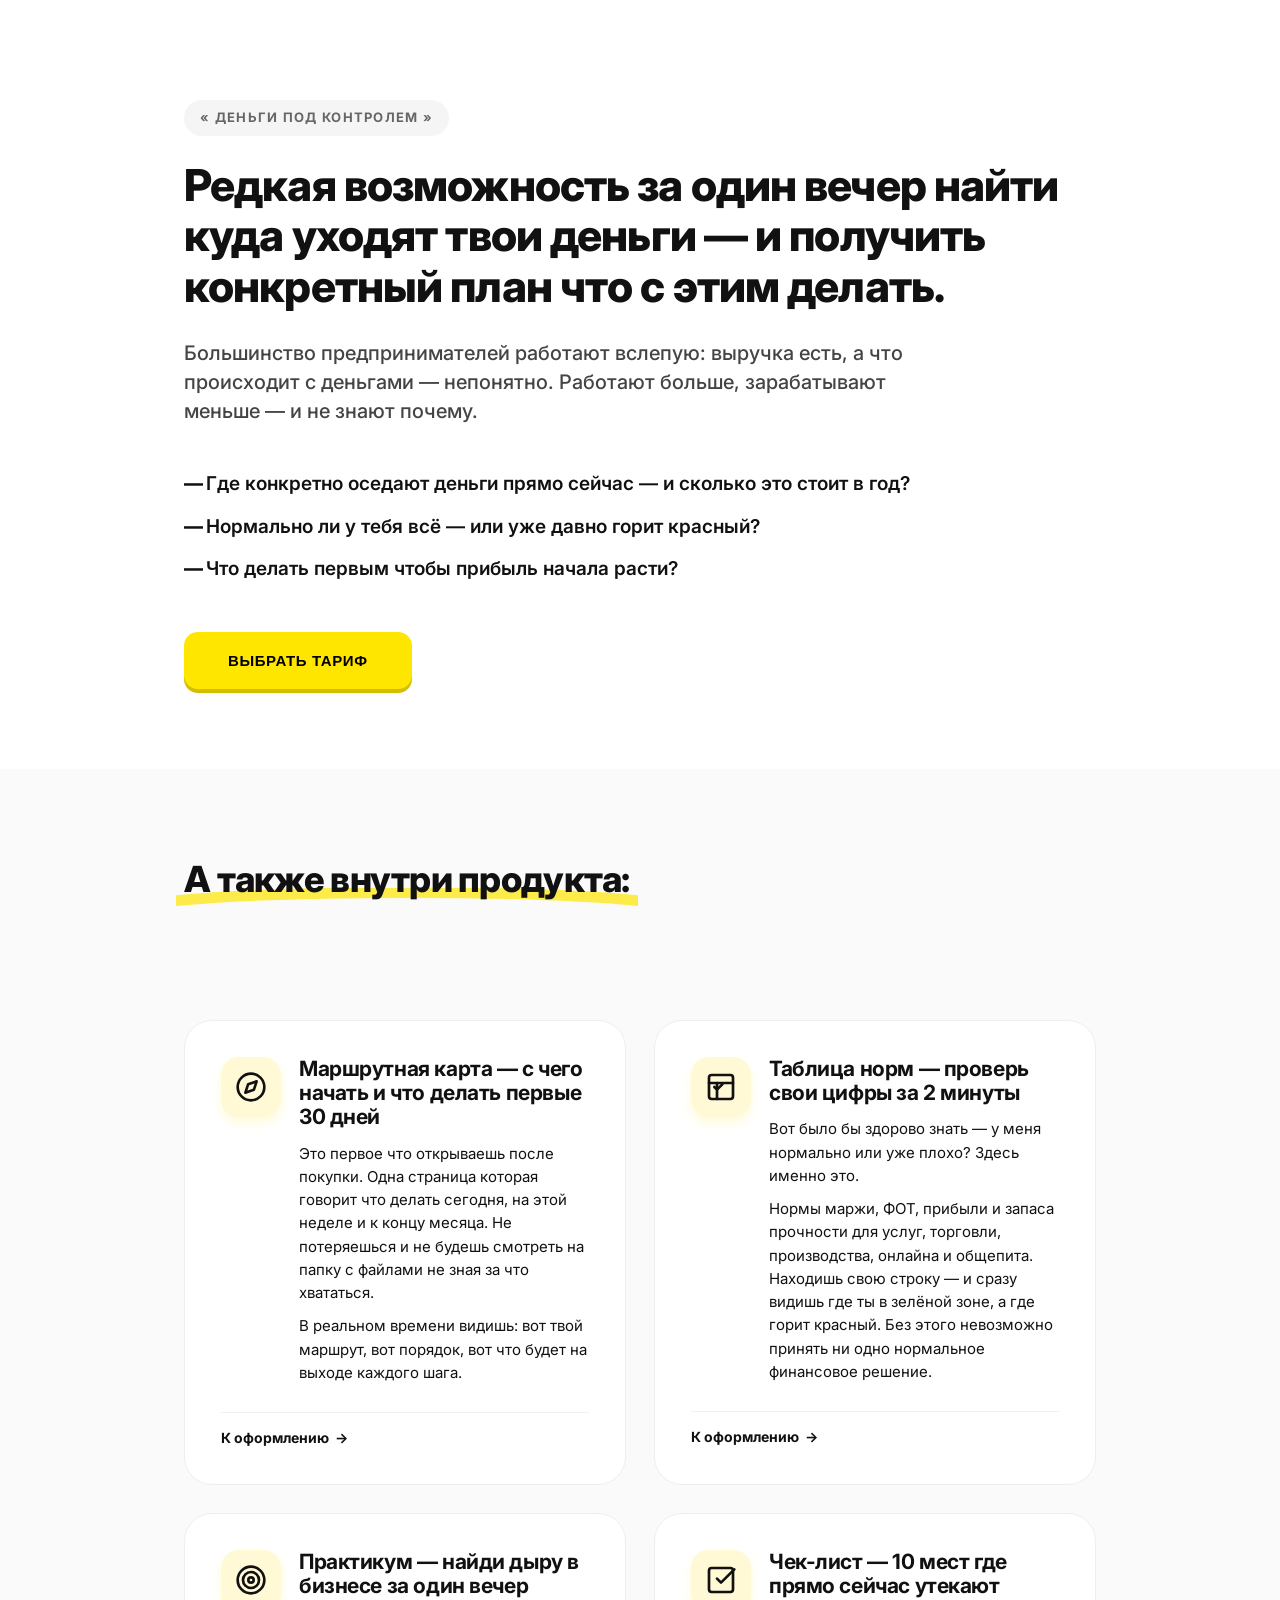
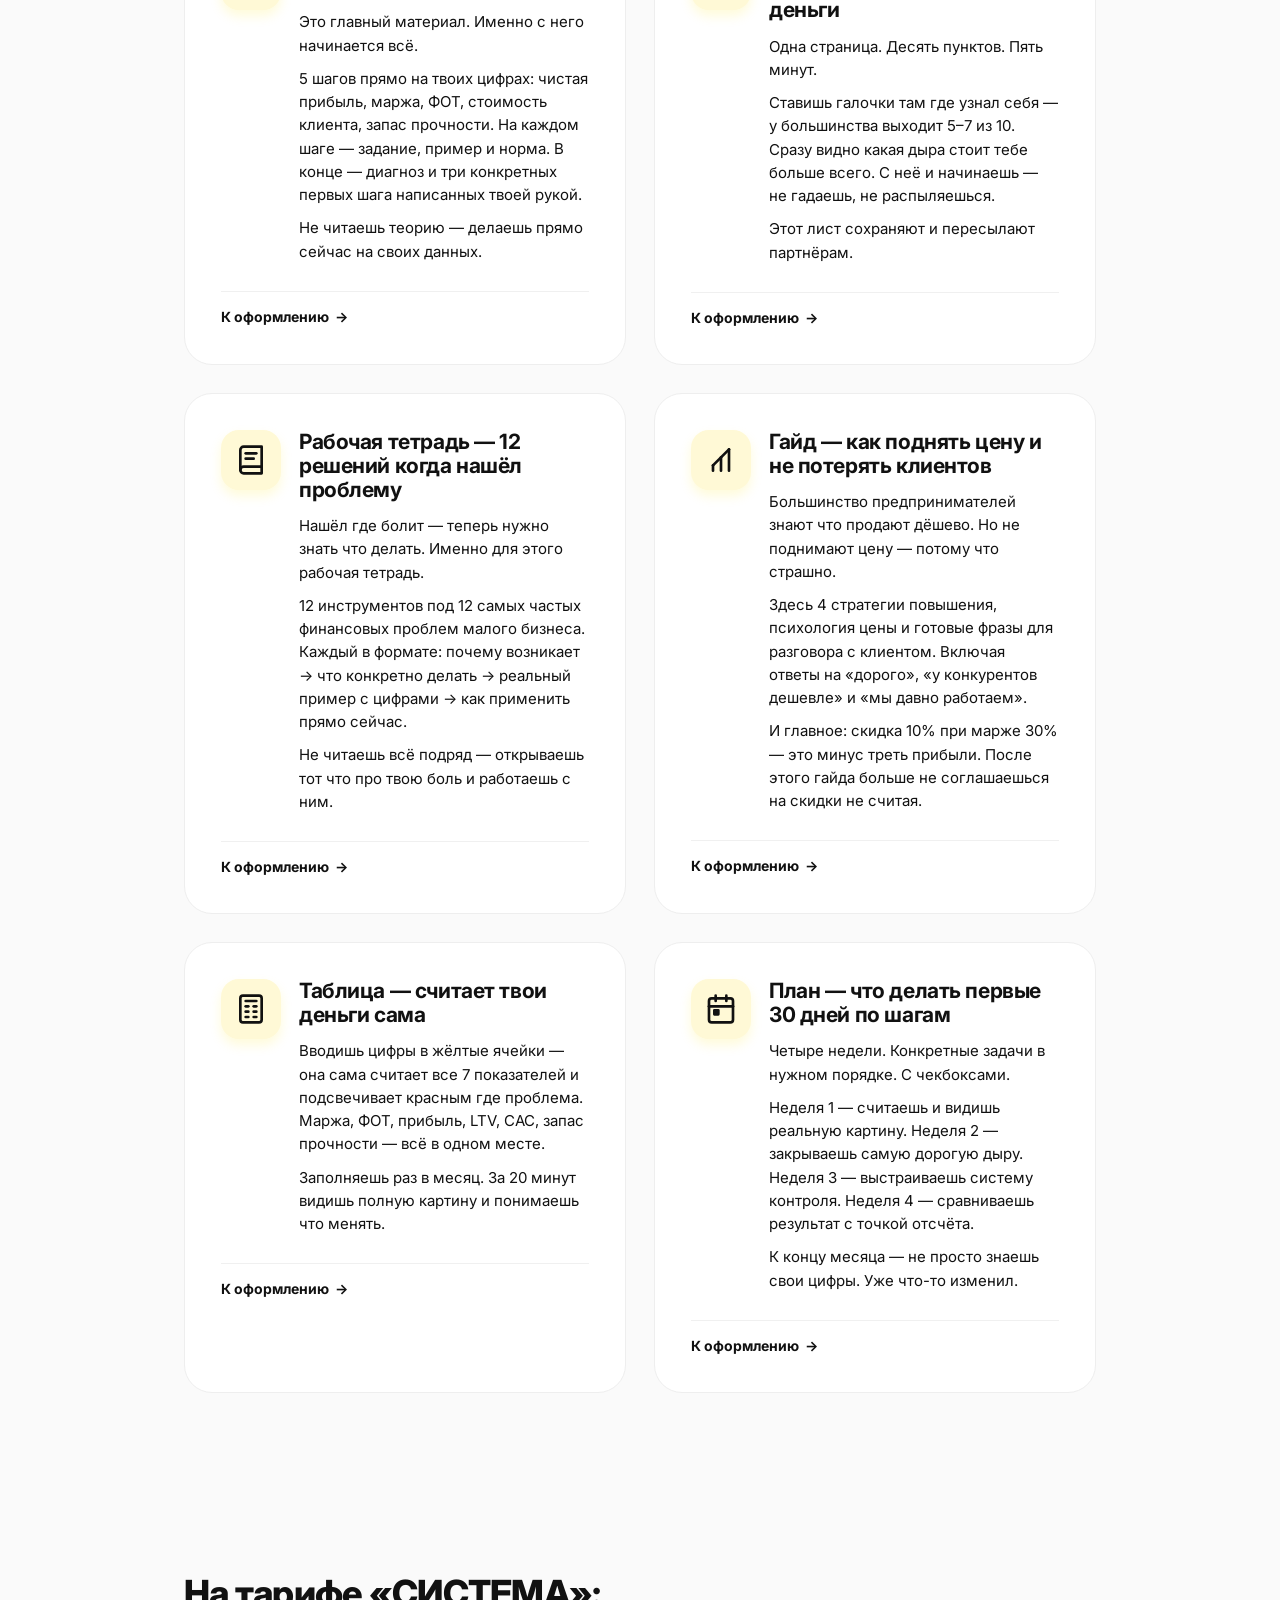
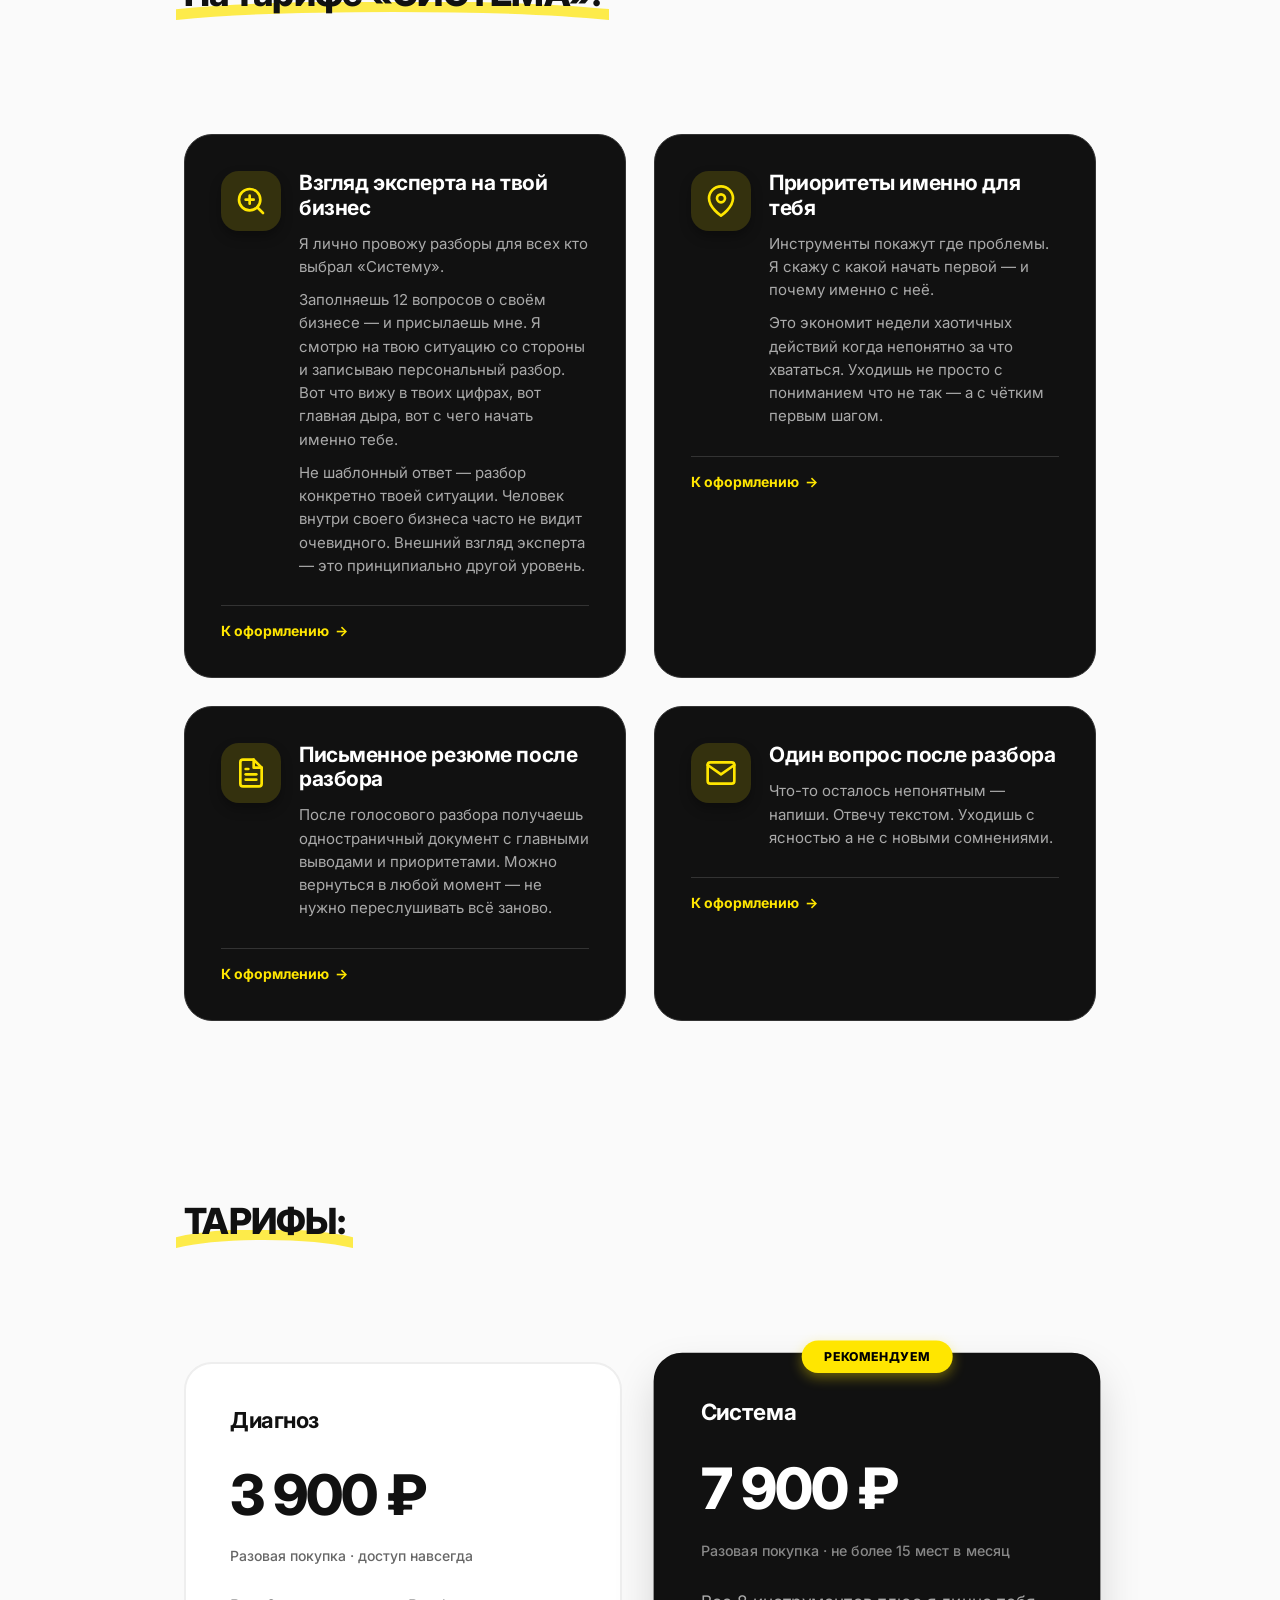
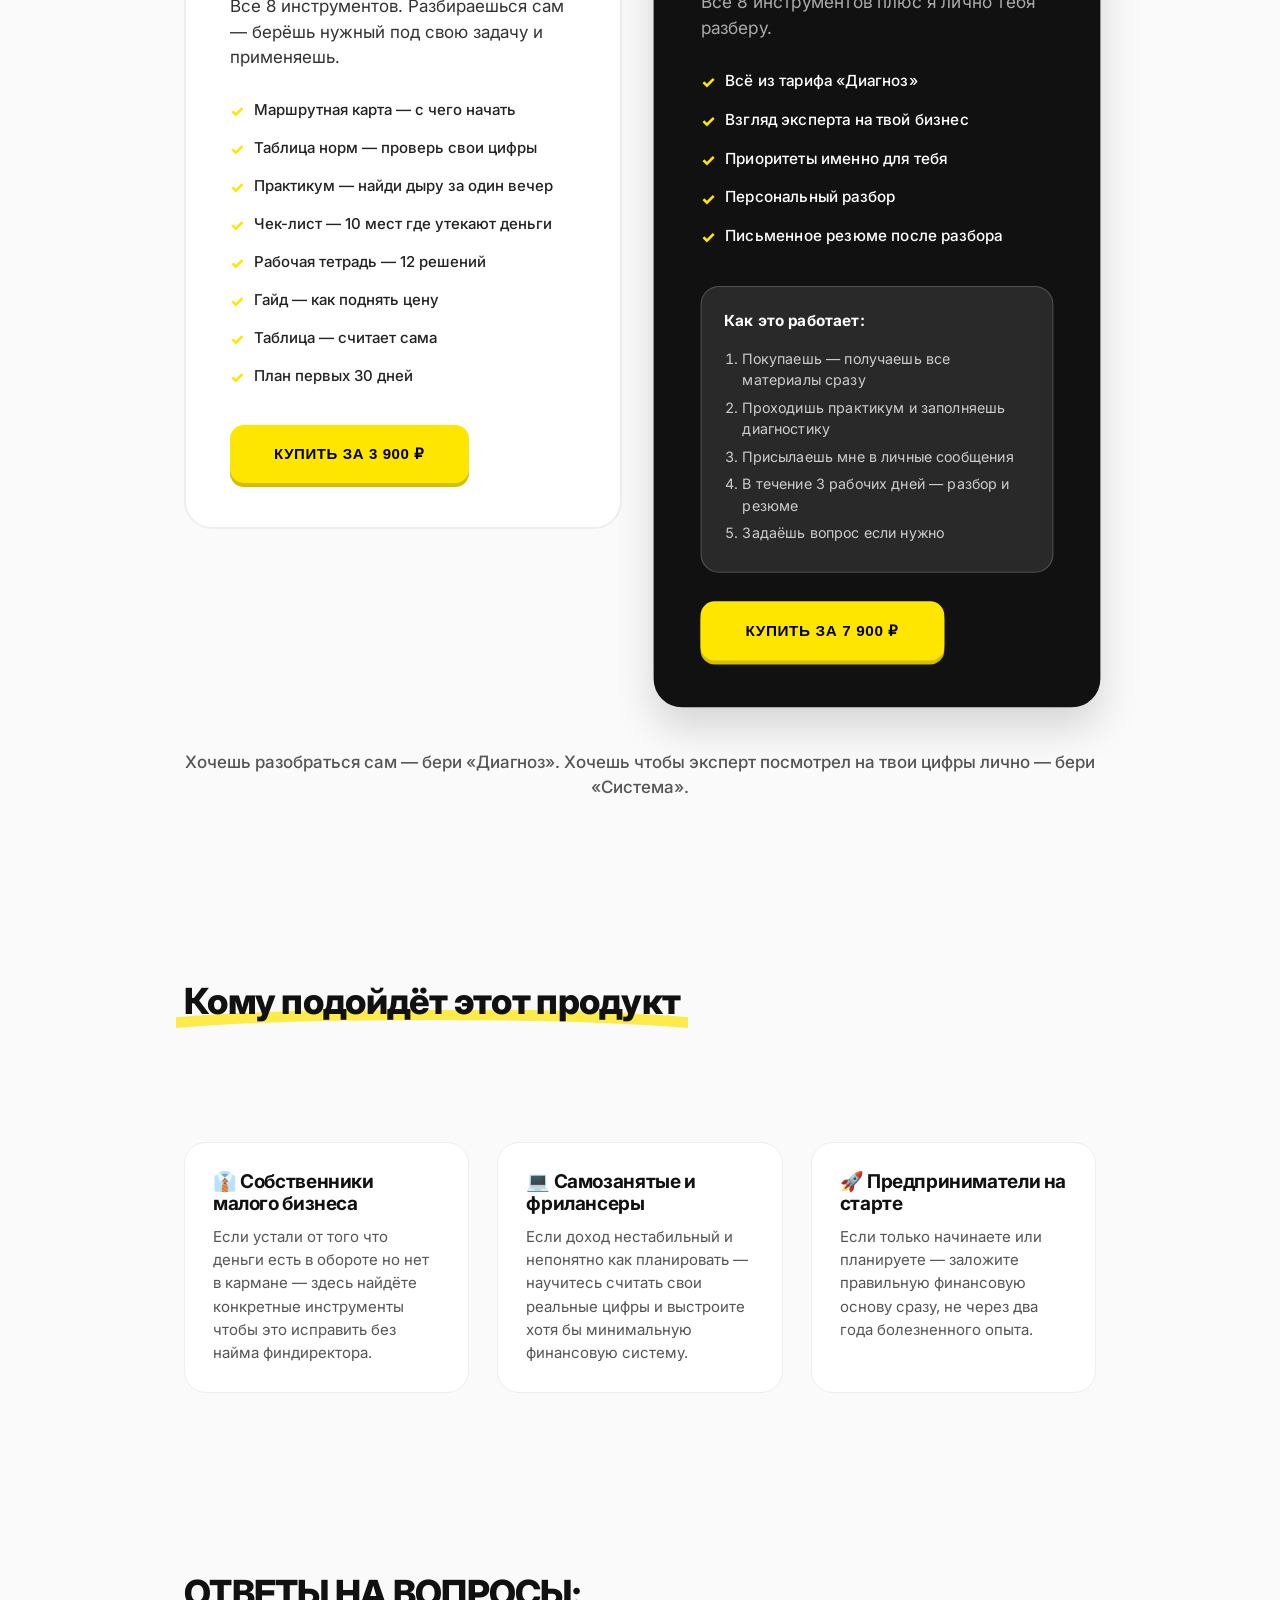
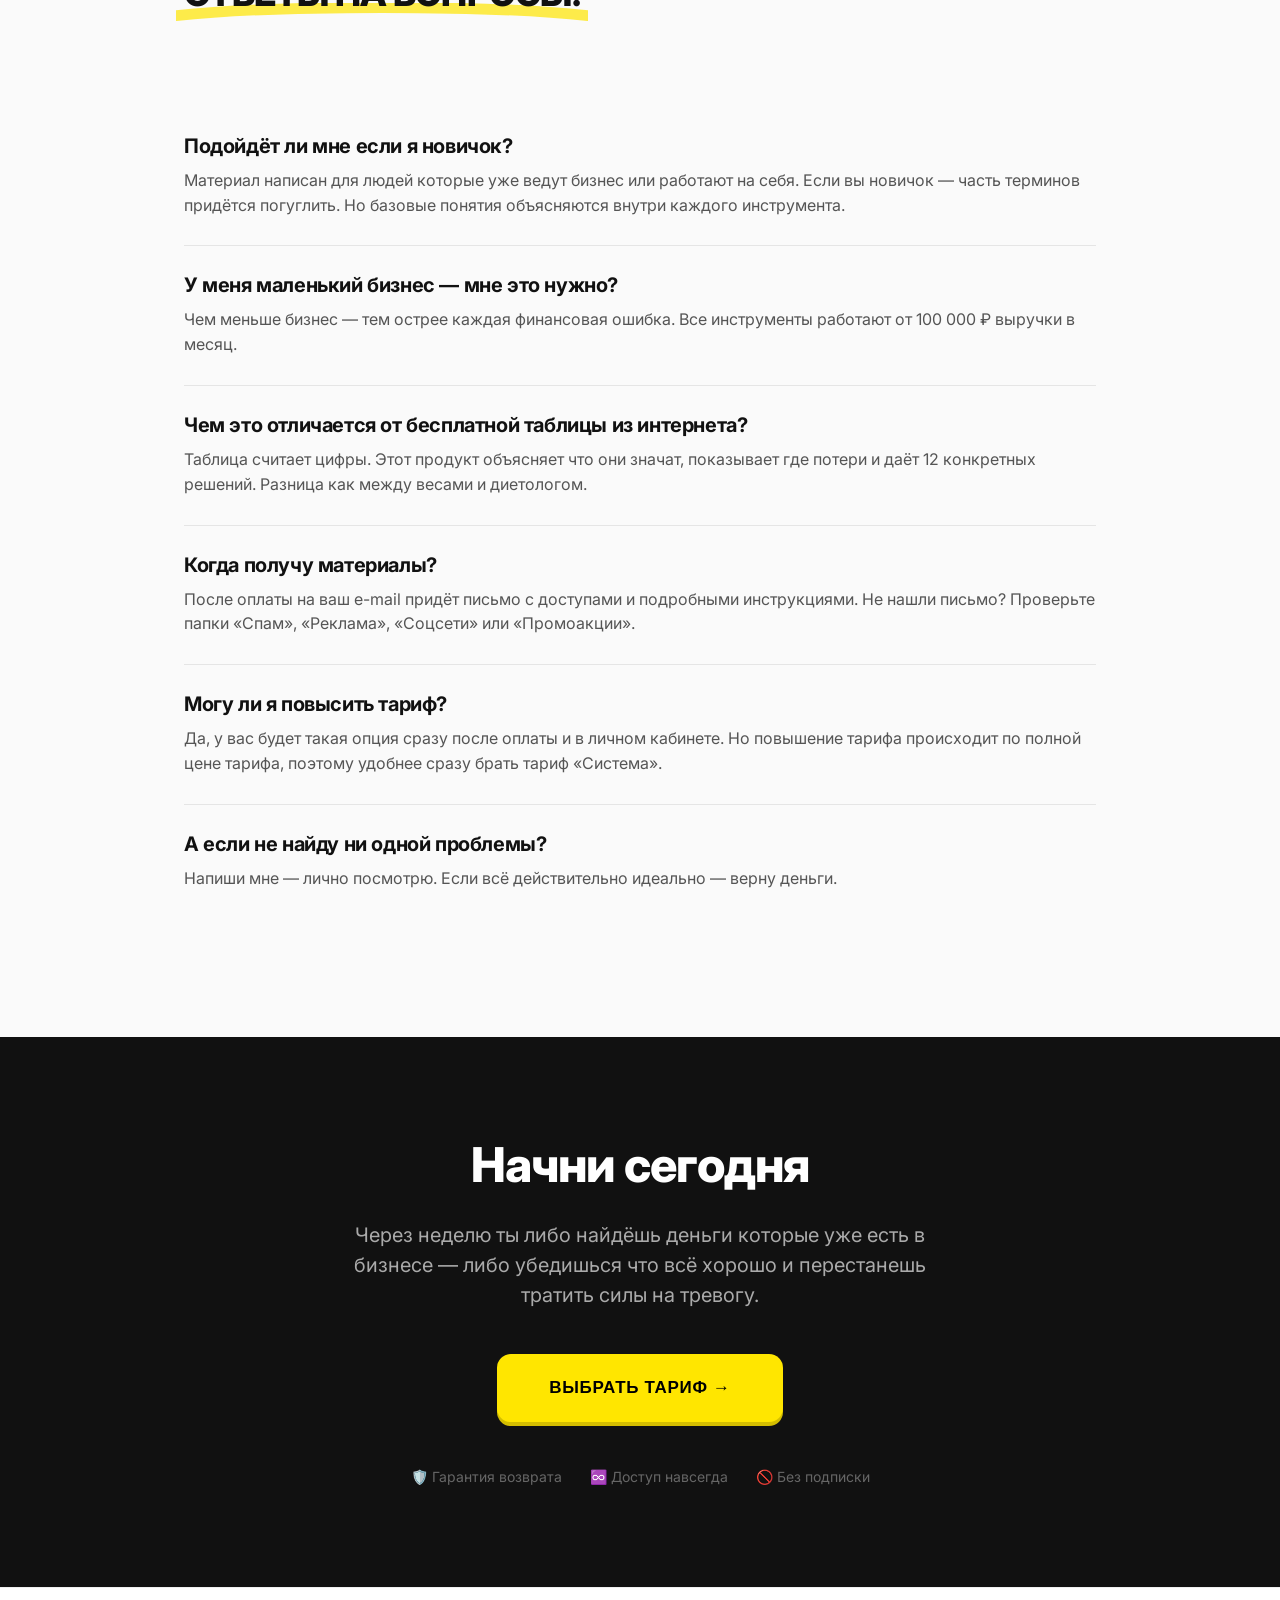
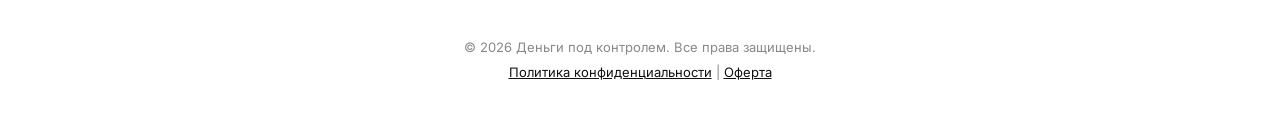
==== commit dfaebf48: "Update index.html" ====
--- a/index.html
+++ b/index.html
@@ -28,16 +28,23 @@
         </div>
     </section>
 
-    <!-- PRODUCTS SECTION -->
+   <!-- PRODUCTS SECTION -->
 <section class="products">
     <div class="container">
         <h2 class="section-title">А также внутри продукта:</h2>
         
         <div class="products-grid">
-            <!-- Product 1 -->
-            <a href="#tariffs" class="product-card" onclick="scrollToTariffs()">
-                <div class="card-header">
-                    <div class="card-icon"></div>
+            <!-- Product 1: Маршрутная карта (компас) -->
+            <a href="#tariffs" class="product-card" onclick="scrollToTariffs()">
+                <div class="card-header">
+                    <div class="card-icon">
+                        <div class="icon-svg">
+                            <svg viewBox="0 0 24 24">
+                                <circle cx="12" cy="12" r="10"/>
+                                <polygon points="16.24 7.76 14.12 14.12 7.76 16.24 9.88 9.88 16.24 7.76"/>
+                            </svg>
+                        </div>
+                    </div>
                     <div class="card-content">
                         <h3>Маршрутная карта — с чего начать и что делать первые 30 дней</h3>
                         <p>Это первое что открываешь после покупки. Одна страница которая говорит что делать сегодня, на этой неделе и к концу месяца. Не потеряешься и не будешь смотреть на папку с файлами не зная за что хвататься.</p>
@@ -47,10 +54,19 @@
                 <span class="card-cta">К оформлению</span>
             </a>
 
-            <!-- Product 2 -->
-            <a href="#tariffs" class="product-card" onclick="scrollToTariffs()">
-                <div class="card-header">
-                    <div class="card-icon">📊</div>
+            <!-- Product 2: Таблица норм (таблица с галочкой) -->
+            <a href="#tariffs" class="product-card" onclick="scrollToTariffs()">
+                <div class="card-header">
+                    <div class="card-icon">
+                        <div class="icon-svg">
+                            <svg viewBox="0 0 24 24">
+                                <rect x="3" y="3" width="18" height="18" rx="2" ry="2"/>
+                                <line x1="3" y1="9" x2="21" y2="9"/>
+                                <line x1="9" y1="21" x2="9" y2="9"/>
+                                <path d="M7 12l2 2 4-4"/>
+                            </svg>
+                        </div>
+                    </div>
                     <div class="card-content">
                         <h3>Таблица норм — проверь свои цифры за 2 минуты</h3>
                         <p>Вот было бы здорово знать — у меня нормально или уже плохо? Здесь именно это.</p>
@@ -60,10 +76,18 @@
                 <span class="card-cta">К оформлению</span>
             </a>
 
-            <!-- Product 3 -->
-            <a href="#tariffs" class="product-card" onclick="scrollToTariffs()">
-                <div class="card-header">
-                    <div class="card-icon">🎯</div>
+            <!-- Product 3: Практикум (мишень) -->
+            <a href="#tariffs" class="product-card" onclick="scrollToTariffs()">
+                <div class="card-header">
+                    <div class="card-icon">
+                        <div class="icon-svg">
+                            <svg viewBox="0 0 24 24">
+                                <circle cx="12" cy="12" r="10"/>
+                                <circle cx="12" cy="12" r="6"/>
+                                <circle cx="12" cy="12" r="2"/>
+                            </svg>
+                        </div>
+                    </div>
                     <div class="card-content">
                         <h3>Практикум — найди дыру в бизнесе за один вечер</h3>
                         <p>Это главный материал. Именно с него начинается всё.</p>
@@ -74,10 +98,17 @@
                 <span class="card-cta">К оформлению</span>
             </a>
 
-            <!-- Product 4 -->
-            <a href="#tariffs" class="product-card" onclick="scrollToTariffs()">
-                <div class="card-header">
-                    <div class="card-icon">☑️</div>
+            <!-- Product 4: Чек-лист (чекбокс с галочкой) -->
+            <a href="#tariffs" class="product-card" onclick="scrollToTariffs()">
+                <div class="card-header">
+                    <div class="card-icon">
+                        <div class="icon-svg">
+                            <svg viewBox="0 0 24 24">
+                                <rect x="3" y="3" width="18" height="18" rx="2" ry="2"/>
+                                <polyline points="9 11 12 14 22 4"/>
+                            </svg>
+                        </div>
+                    </div>
                     <div class="card-content">
                         <h3>Чек-лист — 10 мест где прямо сейчас утекают деньги</h3>
                         <p>Одна страница. Десять пунктов. Пять минут.</p>
@@ -88,10 +119,19 @@
                 <span class="card-cta">К оформлению</span>
             </a>
 
-            <!-- Product 5 -->
-            <a href="#tariffs" class="product-card" onclick="scrollToTariffs()">
-                <div class="card-header">
-                    <div class="card-icon"></div>
+            <!-- Product 5: Рабочая тетрадь (книга) -->
+            <a href="#tariffs" class="product-card" onclick="scrollToTariffs()">
+                <div class="card-header">
+                    <div class="card-icon">
+                        <div class="icon-svg">
+                            <svg viewBox="0 0 24 24">
+                                <path d="M4 19.5A2.5 2.5 0 0 1 6.5 17H20"/>
+                                <path d="M6.5 2H20v20H6.5A2.5 2.5 0 0 1 4 19.5v-15A2.5 2.5 0 0 1 6.5 2z"/>
+                                <line x1="8" y1="7" x2="16" y2="7"/>
+                                <line x1="8" y1="11" x2="14" y2="11"/>
+                            </svg>
+                        </div>
+                    </div>
                     <div class="card-content">
                         <h3>Рабочая тетрадь — 12 решений когда нашёл проблему</h3>
                         <p>Нашёл где болит — теперь нужно знать что делать. Именно для этого рабочая тетрадь.</p>
@@ -102,10 +142,19 @@
                 <span class="card-cta">К оформлению</span>
             </a>
 
-            <!-- Product 6 -->
-            <a href="#tariffs" class="product-card" onclick="scrollToTariffs()">
-                <div class="card-header">
-                    <div class="card-icon"></div>
+            <!-- Product 6: Гайд (график роста) -->
+            <a href="#tariffs" class="product-card" onclick="scrollToTariffs()">
+                <div class="card-header">
+                    <div class="card-icon">
+                        <div class="icon-svg">
+                            <svg viewBox="0 0 24 24">
+                                <line x1="12" y1="20" x2="12" y2="10"/>
+                                <line x1="18" y1="20" x2="18" y2="4"/>
+                                <line x1="6" y1="20" x2="6" y2="16"/>
+                                <polyline points="6 16 12 10 18 4"/>
+                            </svg>
+                        </div>
+                    </div>
                     <div class="card-content">
                         <h3>Гайд — как поднять цену и не потерять клиентов</h3>
                         <p>Большинство предпринимателей знают что продают дёшево. Но не поднимают цену — потому что страшно.</p>
@@ -116,10 +165,23 @@
                 <span class="card-cta">К оформлению</span>
             </a>
 
-            <!-- Product 7 -->
-            <a href="#tariffs" class="product-card" onclick="scrollToTariffs()">
-                <div class="card-header">
-                    <div class="card-icon">🤖</div>
+            <!-- Product 7: Таблица (калькулятор) -->
+            <a href="#tariffs" class="product-card" onclick="scrollToTariffs()">
+                <div class="card-header">
+                    <div class="card-icon">
+                        <div class="icon-svg">
+                            <svg viewBox="0 0 24 24">
+                                <rect x="4" y="2" width="16" height="20" rx="2" ry="2"/>
+                                <line x1="8" y1="6" x2="16" y2="6"/>
+                                <line x1="8" y1="10" x2="10" y2="10"/>
+                                <line x1="14" y1="10" x2="16" y2="10"/>
+                                <line x1="8" y1="14" x2="10" y2="14"/>
+                                <line x1="14" y1="14" x2="16" y2="14"/>
+                                <line x1="8" y1="18" x2="10" y2="18"/>
+                                <line x1="14" y1="18" x2="16" y2="18"/>
+                            </svg>
+                        </div>
+                    </div>
                     <div class="card-content">
                         <h3>Таблица — считает твои деньги сама</h3>
                         <p>Вводишь цифры в жёлтые ячейки — она сама считает все 7 показателей и подсвечивает красным где проблема. Маржа, ФОТ, прибыль, LTV, CAC, запас прочности — всё в одном месте.</p>
@@ -129,10 +191,20 @@
                 <span class="card-cta">К оформлению</span>
             </a>
 
-            <!-- Product 8 -->
-            <a href="#tariffs" class="product-card" onclick="scrollToTariffs()">
-                <div class="card-header">
-                    <div class="card-icon">🗓️</div>
+            <!-- Product 8: План (календарь) -->
+            <a href="#tariffs" class="product-card" onclick="scrollToTariffs()">
+                <div class="card-header">
+                    <div class="card-icon">
+                        <div class="icon-svg">
+                            <svg viewBox="0 0 24 24">
+                                <rect x="3" y="4" width="18" height="18" rx="2" ry="2"/>
+                                <line x1="16" y1="2" x2="16" y2="6"/>
+                                <line x1="8" y1="2" x2="8" y2="6"/>
+                                <line x1="3" y1="10" x2="21" y2="10"/>
+                                <rect x="7" y="13" width="3" height="3" fill="#111"/>
+                            </svg>
+                        </div>
+                    </div>
                     <div class="card-content">
                         <h3>План — что делать первые 30 дней по шагам</h3>
                         <p>Четыре недели. Конкретные задачи в нужном порядке. С чекбоксами.</p>
@@ -146,15 +218,25 @@
     </div>
 </section>
 
-   <!-- SYSTEM TARIFF SECTION -->
+<!-- SYSTEM TARIFF SECTION -->
 <section class="system-tariff" style="background-color: #FAFAFA;">
     <div class="container">
         <h2 class="section-title">На тарифе «СИСТЕМА»:</h2>
         
         <div class="system-grid">
+            <!-- Взгляд эксперта (лупа) -->
             <a href="#tariffs" class="system-card card-dark" onclick="scrollToTariffs()">
                 <div class="card-header">
-                    <div class="card-icon">🔍</div>
+                    <div class="card-icon">
+                        <div class="icon-svg">
+                            <svg viewBox="0 0 24 24">
+                                <circle cx="11" cy="11" r="8"/>
+                                <line x1="21" y1="21" x2="16.65" y2="16.65"/>
+                                <line x1="11" y1="8" x2="11" y2="14"/>
+                                <line x1="8" y1="11" x2="14" y2="11"/>
+                            </svg>
+                        </div>
+                    </div>
                     <div class="card-content">
                         <h3>Взгляд эксперта на твой бизнес</h3>
                         <p>Я лично провожу разборы для всех кто выбрал «Систему».</p>
@@ -165,9 +247,17 @@
                 <span class="card-cta">К оформлению</span>
             </a>
 
+            <!-- Приоритеты (булавка) -->
             <a href="#tariffs" class="system-card card-dark" onclick="scrollToTariffs()">
                 <div class="card-header">
-                    <div class="card-icon">📌</div>
+                    <div class="card-icon">
+                        <div class="icon-svg">
+                            <svg viewBox="0 0 24 24">
+                                <path d="M21 10c0 7-9 13-9 13s-9-6-9-13a9 9 0 0 1 18 0z"/>
+                                <circle cx="12" cy="10" r="3"/>
+                            </svg>
+                        </div>
+                    </div>
                     <div class="card-content">
                         <h3>Приоритеты именно для тебя</h3>
                         <p>Инструменты покажут где проблемы. Я скажу с какой начать первой — и почему именно с неё.</p>
@@ -177,9 +267,20 @@
                 <span class="card-cta">К оформлению</span>
             </a>
 
+            <!-- Письменное резюме (документ) -->
             <a href="#tariffs" class="system-card card-dark" onclick="scrollToTariffs()">
                 <div class="card-header">
-                    <div class="card-icon">📑</div>
+                    <div class="card-icon">
+                        <div class="icon-svg">
+                            <svg viewBox="0 0 24 24">
+                                <path d="M14 2H6a2 2 0 0 0-2 2v16a2 2 0 0 0 2 2h12a2 2 0 0 0 2-2V8z"/>
+                                <polyline points="14 2 14 8 20 8"/>
+                                <line x1="16" y1="13" x2="8" y2="13"/>
+                                <line x1="16" y1="17" x2="8" y2="17"/>
+                                <polyline points="10 9 9 9 8 9"/>
+                            </svg>
+                        </div>
+                    </div>
                     <div class="card-content">
                         <h3>Письменное резюме после разбора</h3>
                         <p>После голосового разбора получаешь одностраничный документ с главными выводами и приоритетами. Можно вернуться в любой момент — не нужно переслушивать всё заново.</p>
@@ -188,9 +289,17 @@
                 <span class="card-cta">К оформлению</span>
             </a>
 
+            <!-- Один вопрос (конверт) -->
             <a href="#tariffs" class="system-card card-dark" onclick="scrollToTariffs()">
                 <div class="card-header">
-                    <div class="card-icon">✉️</div>
+                    <div class="card-icon">
+                        <div class="icon-svg">
+                            <svg viewBox="0 0 24 24">
+                                <path d="M4 4h16c1.1 0 2 .9 2 2v12c0 1.1-.9 2-2 2H4c-1.1 0-2-.9-2-2V6c0-1.1.9-2 2-2z"/>
+                                <polyline points="22,6 12,13 2,6"/>
+                            </svg>
+                        </div>
+                    </div>
                     <div class="card-content">
                         <h3>Один вопрос после разбора</h3>
                         <p>Что-то осталось непонятным — напиши. Отвечу текстом. Уходишь с ясностью а не с новыми сомнениями.</p>
@@ -201,7 +310,6 @@
         </div>
     </div>
 </section>
-
     <!-- PRICING SECTION -->
     <section class="pricing" id="tariffs">
         <div class="container">
--- a/css/style.css
+++ b/css/style.css
@@ -44,17 +44,17 @@
     padding-bottom: 8px; /* Отступ чтобы мазок не наезжал */
 }
 
-/* Мазок маркера — SVG волна с двумя изгибами, строго под текстом */
+/* Мазок маркера — SVG волна с ОДНИМ изгибом */
 .section-title::after {
     content: '';
     position: absolute;
     bottom: 2px;
     left: -8px;
     right: -8px;
-    height: 20px;
+    height: 18px;
     z-index: -1;
     pointer-events: none;
-    background-image: url("data:image/svg+xml,%3Csvg xmlns='http://www.w3.org/2000/svg' viewBox='0 0 400 20' preserveAspectRatio='none'%3E%3Cpath d='M0,12 C60,2 100,2 140,12 C180,22 220,22 260,12 C300,2 340,2 400,12' stroke='%23FFE600' stroke-width='10' fill='none' stroke-linecap='round' opacity='0.7'/%3E%3C/svg%3E");
+    background-image: url("data:image/svg+xml,%3Csvg xmlns='http://www.w3.org/2000/svg' viewBox='0 0 400 20' preserveAspectRatio='none'%3E%3Cpath d='M0,14 C100,2 300,2 400,14' stroke='%23FFE600' stroke-width='12' fill='none' stroke-linecap='round' opacity='0.7'/%3E%3C/svg%3E");
     background-repeat: no-repeat;
     background-size: 100% 100%;
 }
@@ -583,6 +583,28 @@
 
 footer p { margin-bottom: 6px; }
 
+/* SVG Иконки */
+.icon-svg {
+    width: 32px;
+    height: 32px;
+    display: flex;
+    align-items: center;
+    justify-content: center;
+}
+
+.icon-svg svg {
+    width: 100%;
+    height: 100%;
+    stroke: #111;
+    stroke-width: 2;
+    stroke-linecap: round;
+    stroke-linejoin: round;
+    fill: none;
+}
+
+.card-dark .icon-svg svg {
+    stroke: #FFE600;
+}
 /* Адаптив */
 @media (max-width: 968px) {
     h1 { font-size: 34px; }
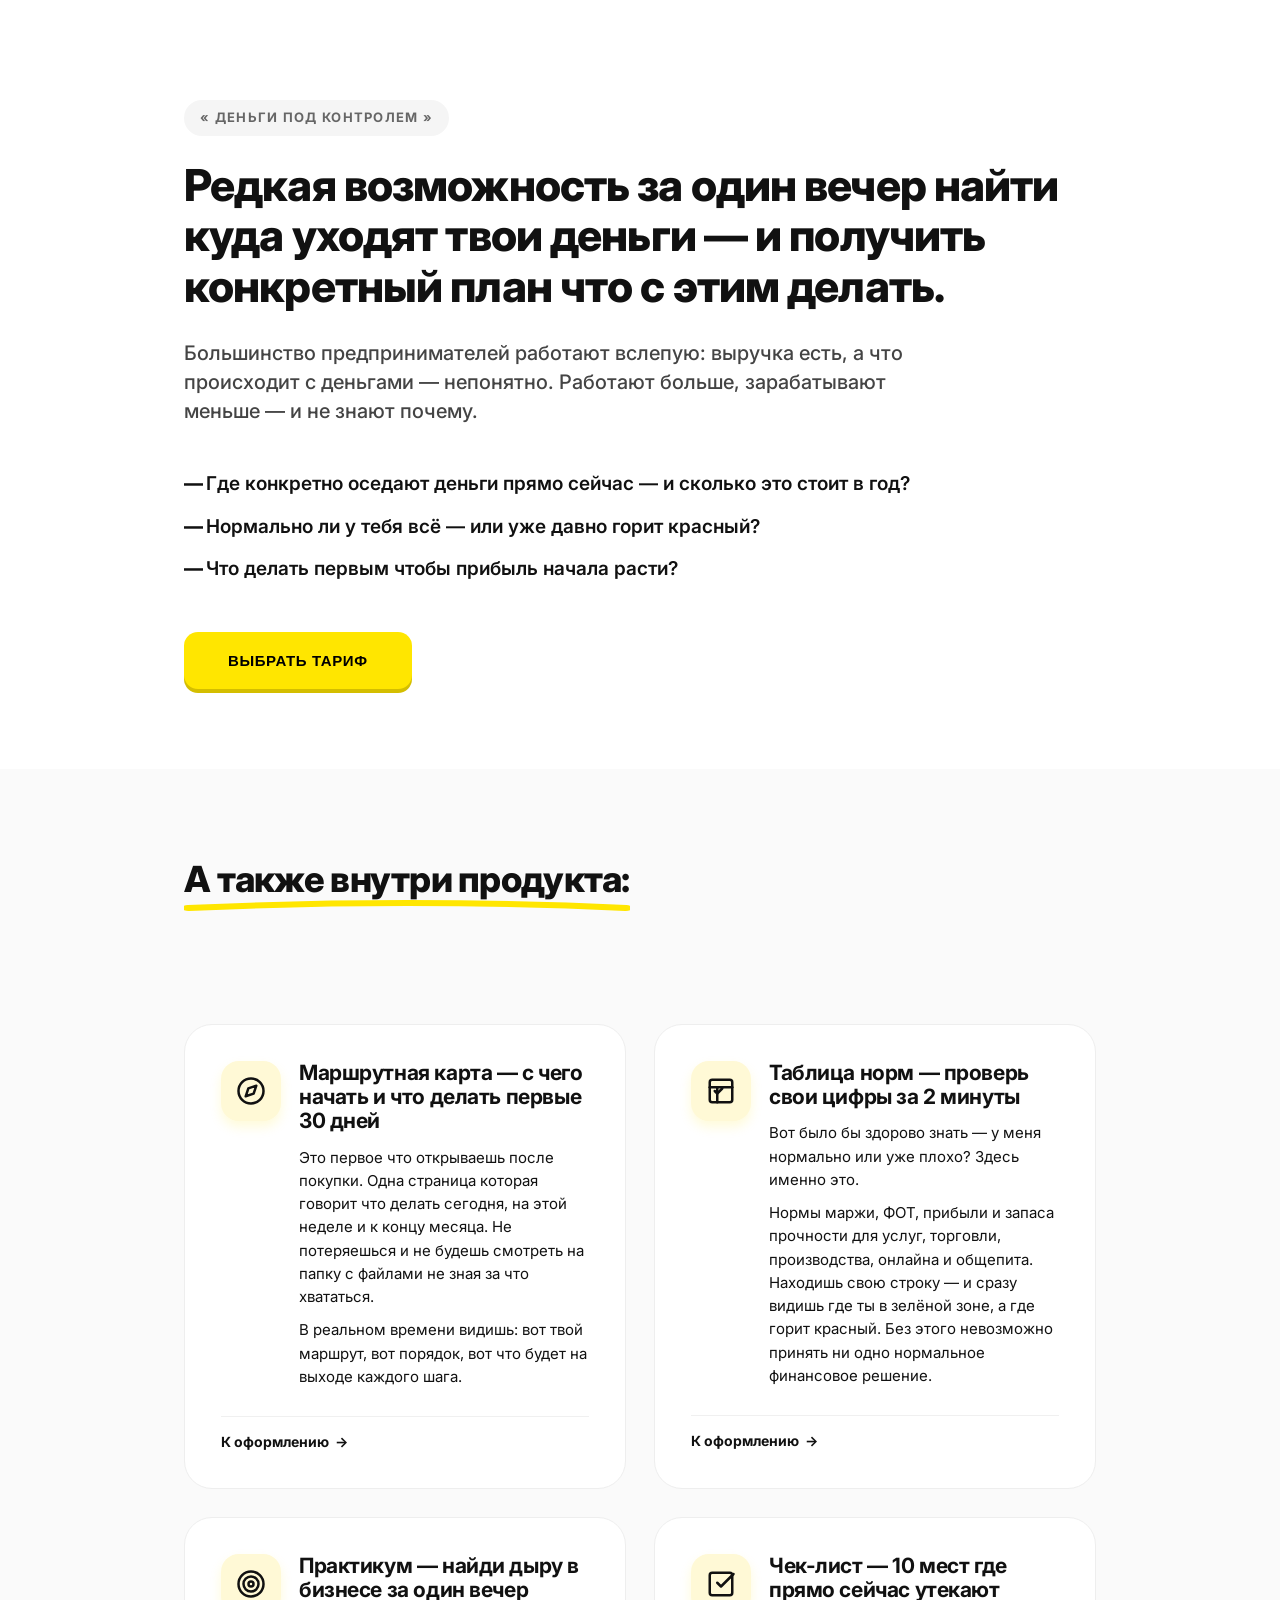
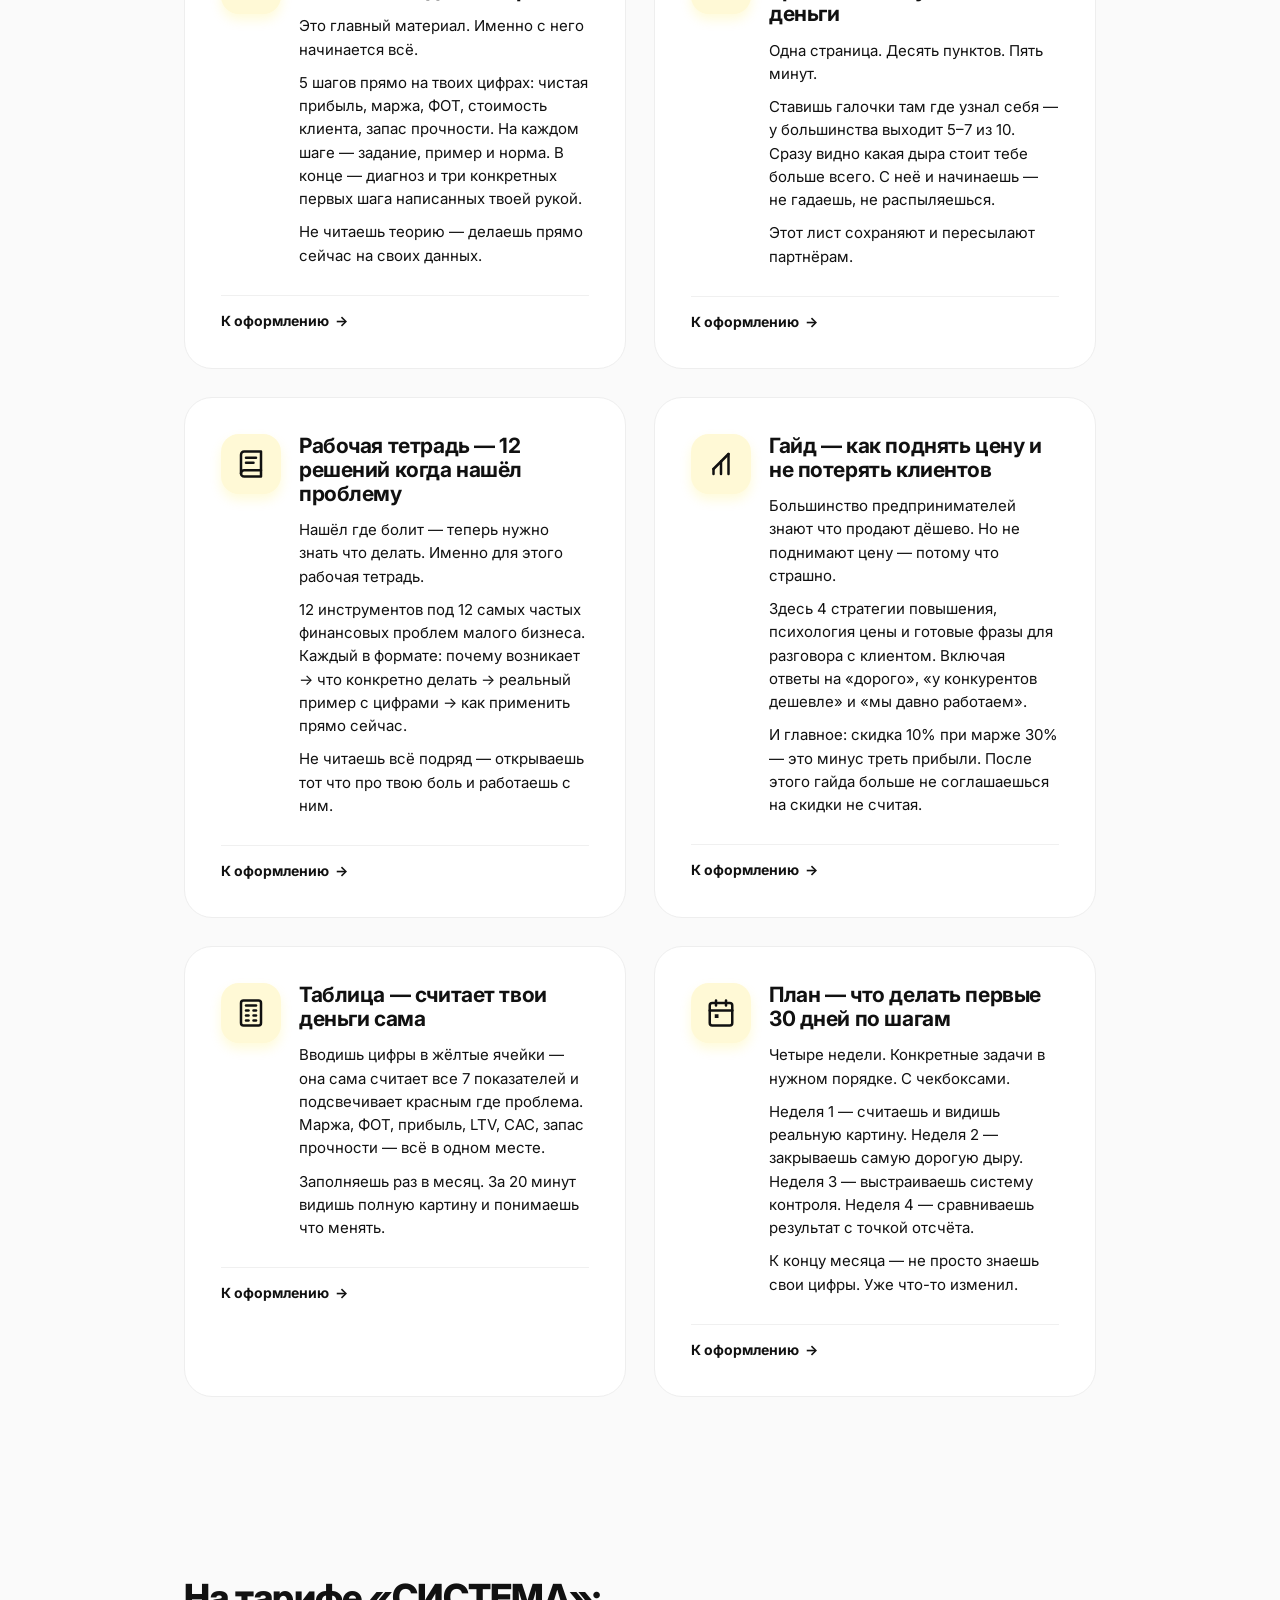
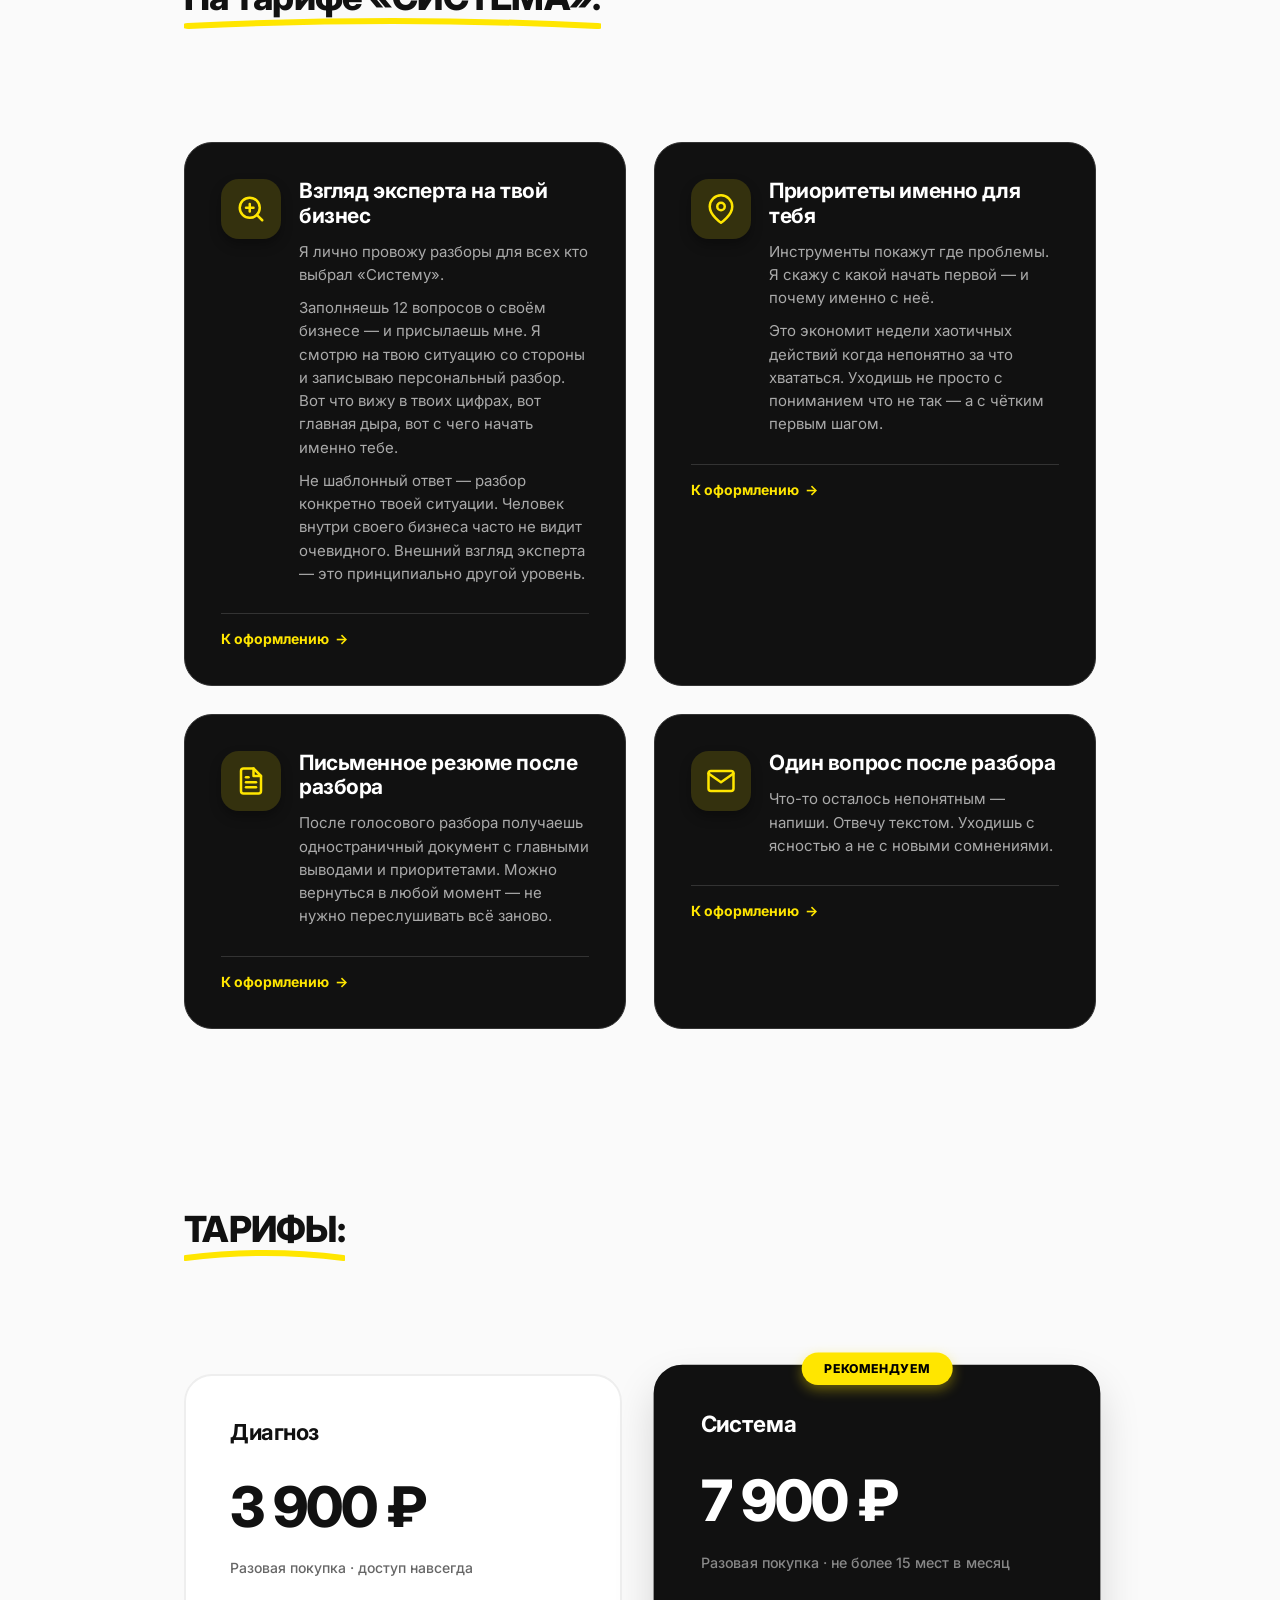
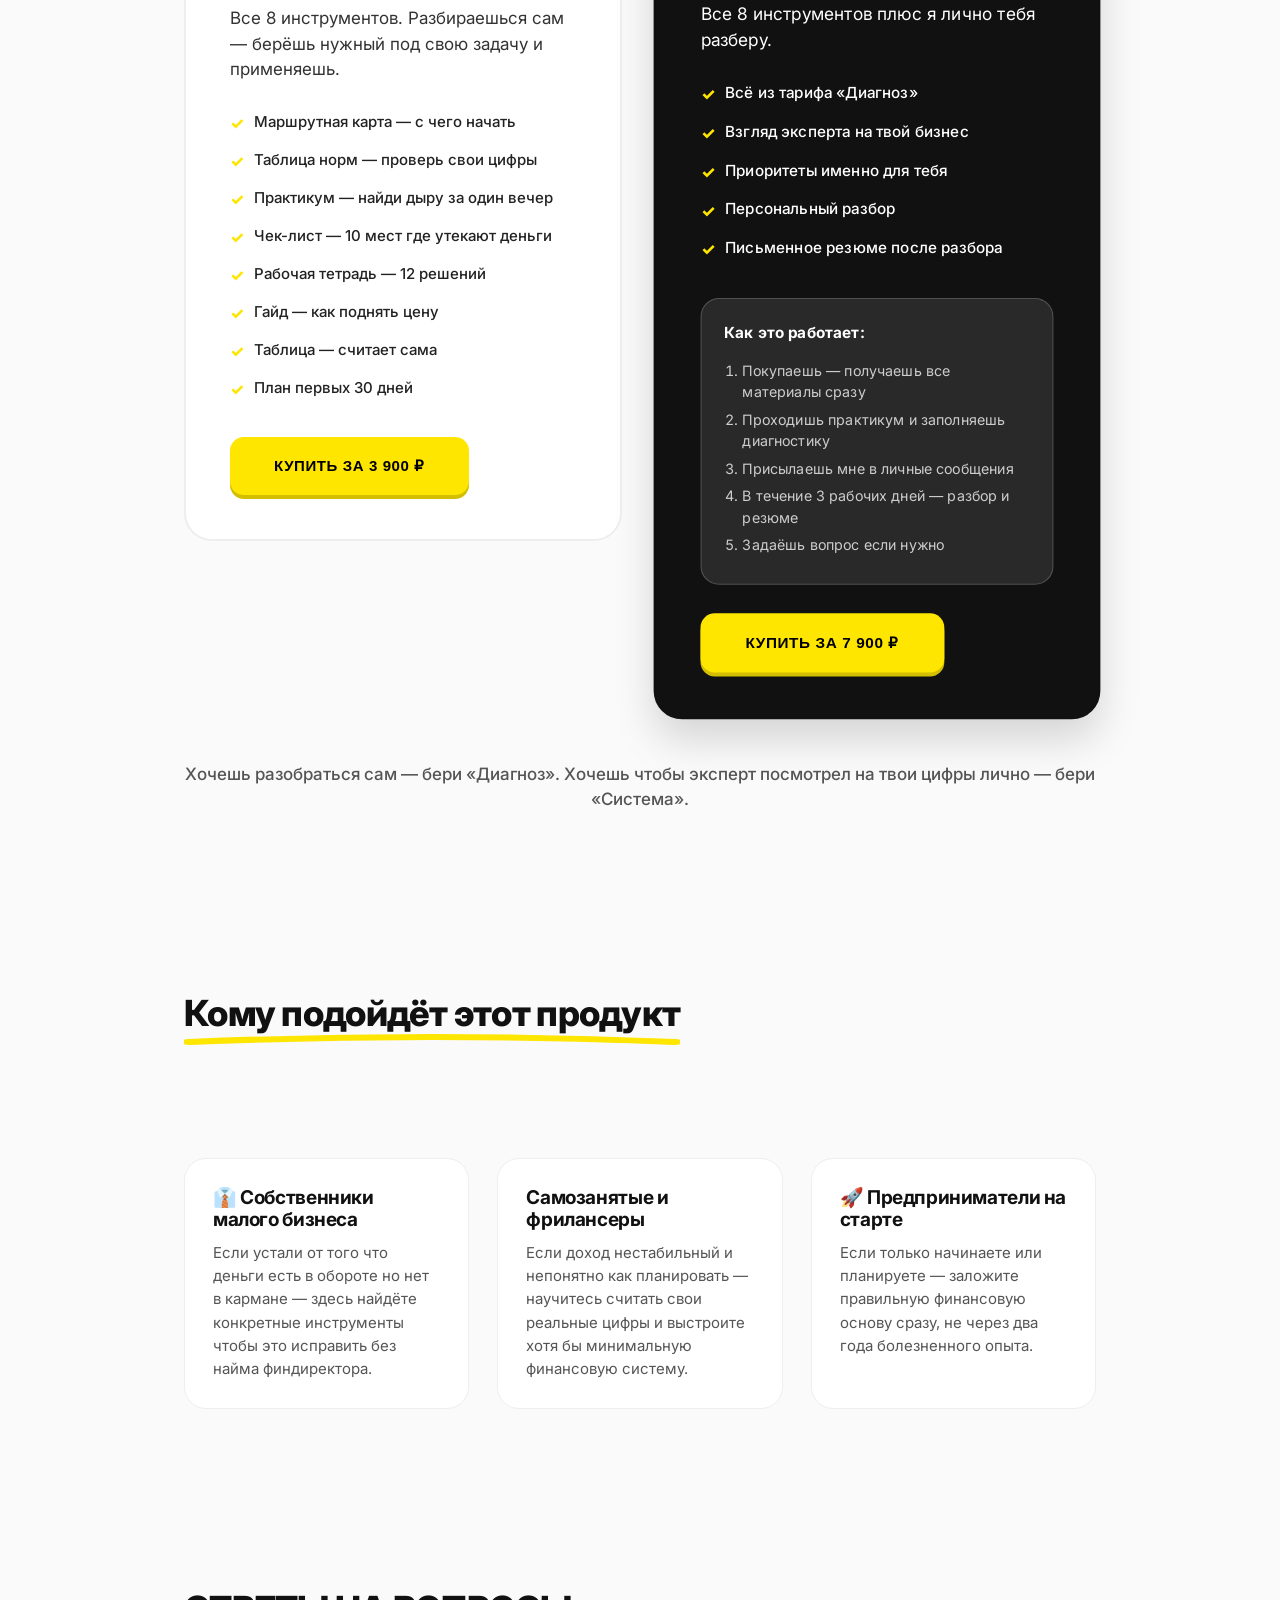
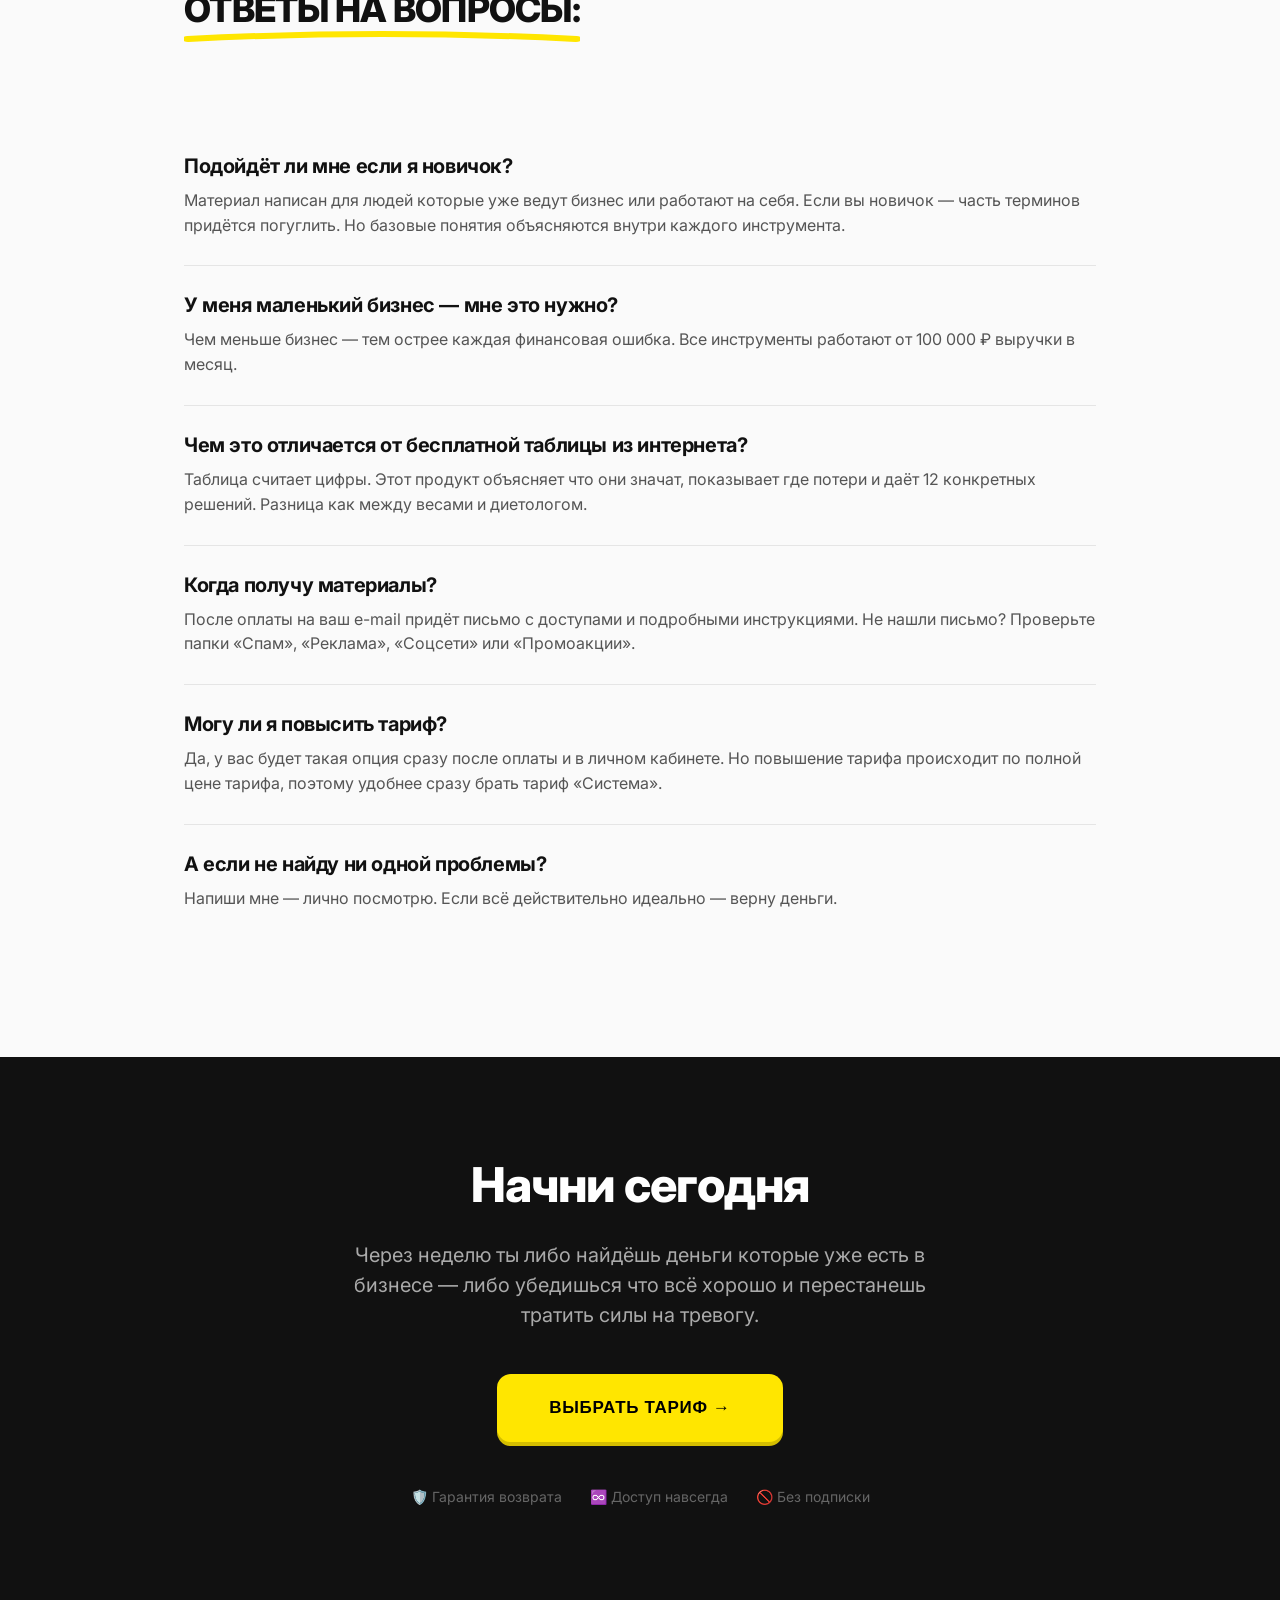
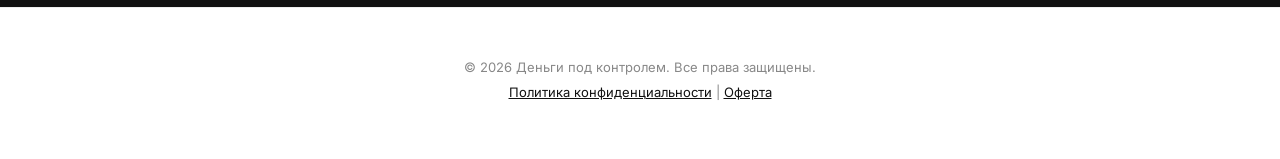
==== commit b4e5e5ae: "Update index.html" ====
--- a/index.html
+++ b/index.html
@@ -28,37 +28,34 @@
         </div>
     </section>
 
-   <!-- PRODUCTS SECTION -->
-<section class="products">
-    <div class="container">
-        <h2 class="section-title">А также внутри продукта:</h2>
-        
-        <div class="products-grid">
-            <!-- Product 1: Маршрутная карта (компас) -->
-            <a href="#tariffs" class="product-card" onclick="scrollToTariffs()">
-                <div class="card-header">
-                    <div class="card-icon">
-                        <div class="icon-svg">
+    <!-- PRODUCTS SECTION -->
+    <section class="products">
+        <div class="container">
+            <h2 class="section-title">А также внутри продукта:</h2>
+            
+            <div class="products-grid">
+                <!-- Product 1 -->
+                <a href="#tariffs" class="product-card" onclick="scrollToTariffs()">
+                    <div class="card-header">
+                        <div class="card-icon">
                             <svg viewBox="0 0 24 24">
                                 <circle cx="12" cy="12" r="10"/>
                                 <polygon points="16.24 7.76 14.12 14.12 7.76 16.24 9.88 9.88 16.24 7.76"/>
                             </svg>
                         </div>
-                    </div>
-                    <div class="card-content">
-                        <h3>Маршрутная карта — с чего начать и что делать первые 30 дней</h3>
-                        <p>Это первое что открываешь после покупки. Одна страница которая говорит что делать сегодня, на этой неделе и к концу месяца. Не потеряешься и не будешь смотреть на папку с файлами не зная за что хвататься.</p>
-                        <p>В реальном времени видишь: вот твой маршрут, вот порядок, вот что будет на выходе каждого шага.</p>
-                    </div>
-                </div>
-                <span class="card-cta">К оформлению</span>
-            </a>
-
-            <!-- Product 2: Таблица норм (таблица с галочкой) -->
-            <a href="#tariffs" class="product-card" onclick="scrollToTariffs()">
-                <div class="card-header">
-                    <div class="card-icon">
-                        <div class="icon-svg">
+                        <div class="card-content">
+                            <h3>Маршрутная карта — с чего начать и что делать первые 30 дней</h3>
+                            <p>Это первое что открываешь после покупки. Одна страница которая говорит что делать сегодня, на этой неделе и к концу месяца. Не потеряешься и не будешь смотреть на папку с файлами не зная за что хвататься.</p>
+                            <p>В реальном времени видишь: вот твой маршрут, вот порядок, вот что будет на выходе каждого шага.</p>
+                        </div>
+                    </div>
+                    <span class="card-cta">К оформлению</span>
+                </a>
+
+                <!-- Product 2 -->
+                <a href="#tariffs" class="product-card" onclick="scrollToTariffs()">
+                    <div class="card-header">
+                        <div class="card-icon">
                             <svg viewBox="0 0 24 24">
                                 <rect x="3" y="3" width="18" height="18" rx="2" ry="2"/>
                                 <line x1="3" y1="9" x2="21" y2="9"/>
@@ -66,64 +63,58 @@
                                 <path d="M7 12l2 2 4-4"/>
                             </svg>
                         </div>
-                    </div>
-                    <div class="card-content">
-                        <h3>Таблица норм — проверь свои цифры за 2 минуты</h3>
-                        <p>Вот было бы здорово знать — у меня нормально или уже плохо? Здесь именно это.</p>
-                        <p>Нормы маржи, ФОТ, прибыли и запаса прочности для услуг, торговли, производства, онлайна и общепита. Находишь свою строку — и сразу видишь где ты в зелёной зоне, а где горит красный. Без этого невозможно принять ни одно нормальное финансовое решение.</p>
-                    </div>
-                </div>
-                <span class="card-cta">К оформлению</span>
-            </a>
-
-            <!-- Product 3: Практикум (мишень) -->
-            <a href="#tariffs" class="product-card" onclick="scrollToTariffs()">
-                <div class="card-header">
-                    <div class="card-icon">
-                        <div class="icon-svg">
+                        <div class="card-content">
+                            <h3>Таблица норм — проверь свои цифры за 2 минуты</h3>
+                            <p>Вот было бы здорово знать — у меня нормально или уже плохо? Здесь именно это.</p>
+                            <p>Нормы маржи, ФОТ, прибыли и запаса прочности для услуг, торговли, производства, онлайна и общепита. Находишь свою строку — и сразу видишь где ты в зелёной зоне, а где горит красный. Без этого невозможно принять ни одно нормальное финансовое решение.</p>
+                        </div>
+                    </div>
+                    <span class="card-cta">К оформлению</span>
+                </a>
+
+                <!-- Product 3 -->
+                <a href="#tariffs" class="product-card" onclick="scrollToTariffs()">
+                    <div class="card-header">
+                        <div class="card-icon">
                             <svg viewBox="0 0 24 24">
                                 <circle cx="12" cy="12" r="10"/>
                                 <circle cx="12" cy="12" r="6"/>
                                 <circle cx="12" cy="12" r="2"/>
                             </svg>
                         </div>
-                    </div>
-                    <div class="card-content">
-                        <h3>Практикум — найди дыру в бизнесе за один вечер</h3>
-                        <p>Это главный материал. Именно с него начинается всё.</p>
-                        <p>5 шагов прямо на твоих цифрах: чистая прибыль, маржа, ФОТ, стоимость клиента, запас прочности. На каждом шаге — задание, пример и норма. В конце — диагноз и три конкретных первых шага написанных твоей рукой.</p>
-                        <p>Не читаешь теорию — делаешь прямо сейчас на своих данных.</p>
-                    </div>
-                </div>
-                <span class="card-cta">К оформлению</span>
-            </a>
-
-            <!-- Product 4: Чек-лист (чекбокс с галочкой) -->
-            <a href="#tariffs" class="product-card" onclick="scrollToTariffs()">
-                <div class="card-header">
-                    <div class="card-icon">
-                        <div class="icon-svg">
+                        <div class="card-content">
+                            <h3>Практикум — найди дыру в бизнесе за один вечер</h3>
+                            <p>Это главный материал. Именно с него начинается всё.</p>
+                            <p>5 шагов прямо на твоих цифрах: чистая прибыль, маржа, ФОТ, стоимость клиента, запас прочности. На каждом шаге — задание, пример и норма. В конце — диагноз и три конкретных первых шага написанных твоей рукой.</p>
+                            <p>Не читаешь теорию — делаешь прямо сейчас на своих данных.</p>
+                        </div>
+                    </div>
+                    <span class="card-cta">К оформлению</span>
+                </a>
+
+                <!-- Product 4 -->
+                <a href="#tariffs" class="product-card" onclick="scrollToTariffs()">
+                    <div class="card-header">
+                        <div class="card-icon">
                             <svg viewBox="0 0 24 24">
                                 <rect x="3" y="3" width="18" height="18" rx="2" ry="2"/>
                                 <polyline points="9 11 12 14 22 4"/>
                             </svg>
                         </div>
-                    </div>
-                    <div class="card-content">
-                        <h3>Чек-лист — 10 мест где прямо сейчас утекают деньги</h3>
-                        <p>Одна страница. Десять пунктов. Пять минут.</p>
-                        <p>Ставишь галочки там где узнал себя — у большинства выходит 5–7 из 10. Сразу видно какая дыра стоит тебе больше всего. С неё и начинаешь — не гадаешь, не распыляешься.</p>
-                        <p>Этот лист сохраняют и пересылают партнёрам.</p>
-                    </div>
-                </div>
-                <span class="card-cta">К оформлению</span>
-            </a>
-
-            <!-- Product 5: Рабочая тетрадь (книга) -->
-            <a href="#tariffs" class="product-card" onclick="scrollToTariffs()">
-                <div class="card-header">
-                    <div class="card-icon">
-                        <div class="icon-svg">
+                        <div class="card-content">
+                            <h3>Чек-лист — 10 мест где прямо сейчас утекают деньги</h3>
+                            <p>Одна страница. Десять пунктов. Пять минут.</p>
+                            <p>Ставишь галочки там где узнал себя — у большинства выходит 5–7 из 10. Сразу видно какая дыра стоит тебе больше всего. С неё и начинаешь — не гадаешь, не распыляешься.</p>
+                            <p>Этот лист сохраняют и пересылают партнёрам.</p>
+                        </div>
+                    </div>
+                    <span class="card-cta">К оформлению</span>
+                </a>
+
+                <!-- Product 5 -->
+                <a href="#tariffs" class="product-card" onclick="scrollToTariffs()">
+                    <div class="card-header">
+                        <div class="card-icon">
                             <svg viewBox="0 0 24 24">
                                 <path d="M4 19.5A2.5 2.5 0 0 1 6.5 17H20"/>
                                 <path d="M6.5 2H20v20H6.5A2.5 2.5 0 0 1 4 19.5v-15A2.5 2.5 0 0 1 6.5 2z"/>
@@ -131,22 +122,20 @@
                                 <line x1="8" y1="11" x2="14" y2="11"/>
                             </svg>
                         </div>
-                    </div>
-                    <div class="card-content">
-                        <h3>Рабочая тетрадь — 12 решений когда нашёл проблему</h3>
-                        <p>Нашёл где болит — теперь нужно знать что делать. Именно для этого рабочая тетрадь.</p>
-                        <p>12 инструментов под 12 самых частых финансовых проблем малого бизнеса. Каждый в формате: почему возникает → что конкретно делать → реальный пример с цифрами → как применить прямо сейчас.</p>
-                        <p>Не читаешь всё подряд — открываешь тот что про твою боль и работаешь с ним.</p>
-                    </div>
-                </div>
-                <span class="card-cta">К оформлению</span>
-            </a>
-
-            <!-- Product 6: Гайд (график роста) -->
-            <a href="#tariffs" class="product-card" onclick="scrollToTariffs()">
-                <div class="card-header">
-                    <div class="card-icon">
-                        <div class="icon-svg">
+                        <div class="card-content">
+                            <h3>Рабочая тетрадь — 12 решений когда нашёл проблему</h3>
+                            <p>Нашёл где болит — теперь нужно знать что делать. Именно для этого рабочая тетрадь.</p>
+                            <p>12 инструментов под 12 самых частых финансовых проблем малого бизнеса. Каждый в формате: почему возникает → что конкретно делать → реальный пример с цифрами → как применить прямо сейчас.</p>
+                            <p>Не читаешь всё подряд — открываешь тот что про твою боль и работаешь с ним.</p>
+                        </div>
+                    </div>
+                    <span class="card-cta">К оформлению</span>
+                </a>
+
+                <!-- Product 6 -->
+                <a href="#tariffs" class="product-card" onclick="scrollToTariffs()">
+                    <div class="card-header">
+                        <div class="card-icon">
                             <svg viewBox="0 0 24 24">
                                 <line x1="12" y1="20" x2="12" y2="10"/>
                                 <line x1="18" y1="20" x2="18" y2="4"/>
@@ -154,22 +143,20 @@
                                 <polyline points="6 16 12 10 18 4"/>
                             </svg>
                         </div>
-                    </div>
-                    <div class="card-content">
-                        <h3>Гайд — как поднять цену и не потерять клиентов</h3>
-                        <p>Большинство предпринимателей знают что продают дёшево. Но не поднимают цену — потому что страшно.</p>
-                        <p>Здесь 4 стратегии повышения, психология цены и готовые фразы для разговора с клиентом. Включая ответы на «дорого», «у конкурентов дешевле» и «мы давно работаем».</p>
-                        <p>И главное: скидка 10% при марже 30% — это минус треть прибыли. После этого гайда больше не соглашаешься на скидки не считая.</p>
-                    </div>
-                </div>
-                <span class="card-cta">К оформлению</span>
-            </a>
-
-            <!-- Product 7: Таблица (калькулятор) -->
-            <a href="#tariffs" class="product-card" onclick="scrollToTariffs()">
-                <div class="card-header">
-                    <div class="card-icon">
-                        <div class="icon-svg">
+                        <div class="card-content">
+                            <h3>Гайд — как поднять цену и не потерять клиентов</h3>
+                            <p>Большинство предпринимателей знают что продают дёшево. Но не поднимают цену — потому что страшно.</p>
+                            <p>Здесь 4 стратегии повышения, психология цены и готовые фразы для разговора с клиентом. Включая ответы на «дорого», «у конкурентов дешевле» и «мы давно работаем».</p>
+                            <p>И главное: скидка 10% при марже 30% — это минус треть прибыли. После этого гайда больше не соглашаешься на скидки не считая.</p>
+                        </div>
+                    </div>
+                    <span class="card-cta">К оформлению</span>
+                </a>
+
+                <!-- Product 7 -->
+                <a href="#tariffs" class="product-card" onclick="scrollToTariffs()">
+                    <div class="card-header">
+                        <div class="card-icon">
                             <svg viewBox="0 0 24 24">
                                 <rect x="4" y="2" width="16" height="20" rx="2" ry="2"/>
                                 <line x1="8" y1="6" x2="16" y2="6"/>
@@ -181,54 +168,49 @@
                                 <line x1="14" y1="18" x2="16" y2="18"/>
                             </svg>
                         </div>
-                    </div>
-                    <div class="card-content">
-                        <h3>Таблица — считает твои деньги сама</h3>
-                        <p>Вводишь цифры в жёлтые ячейки — она сама считает все 7 показателей и подсвечивает красным где проблема. Маржа, ФОТ, прибыль, LTV, CAC, запас прочности — всё в одном месте.</p>
-                        <p>Заполняешь раз в месяц. За 20 минут видишь полную картину и понимаешь что менять.</p>
-                    </div>
-                </div>
-                <span class="card-cta">К оформлению</span>
-            </a>
-
-            <!-- Product 8: План (календарь) -->
-            <a href="#tariffs" class="product-card" onclick="scrollToTariffs()">
-                <div class="card-header">
-                    <div class="card-icon">
-                        <div class="icon-svg">
+                        <div class="card-content">
+                            <h3>Таблица — считает твои деньги сама</h3>
+                            <p>Вводишь цифры в жёлтые ячейки — она сама считает все 7 показателей и подсвечивает красным где проблема. Маржа, ФОТ, прибыль, LTV, CAC, запас прочности — всё в одном месте.</p>
+                            <p>Заполняешь раз в месяц. За 20 минут видишь полную картину и понимаешь что менять.</p>
+                        </div>
+                    </div>
+                    <span class="card-cta">К оформлению</span>
+                </a>
+
+                <!-- Product 8 -->
+                <a href="#tariffs" class="product-card" onclick="scrollToTariffs()">
+                    <div class="card-header">
+                        <div class="card-icon">
                             <svg viewBox="0 0 24 24">
                                 <rect x="3" y="4" width="18" height="18" rx="2" ry="2"/>
                                 <line x1="16" y1="2" x2="16" y2="6"/>
                                 <line x1="8" y1="2" x2="8" y2="6"/>
                                 <line x1="3" y1="10" x2="21" y2="10"/>
-                                <rect x="7" y="13" width="3" height="3" fill="#111"/>
-                            </svg>
-                        </div>
-                    </div>
-                    <div class="card-content">
-                        <h3>План — что делать первые 30 дней по шагам</h3>
-                        <p>Четыре недели. Конкретные задачи в нужном порядке. С чекбоксами.</p>
-                        <p>Неделя 1 — считаешь и видишь реальную картину. Неделя 2 — закрываешь самую дорогую дыру. Неделя 3 — выстраиваешь систему контроля. Неделя 4 — сравниваешь результат с точкой отсчёта.</p>
-                        <p>К концу месяца — не просто знаешь свои цифры. Уже что-то изменил.</p>
-                    </div>
-                </div>
-                <span class="card-cta">К оформлению</span>
-            </a>
-        </div>
-    </div>
-</section>
-
-<!-- SYSTEM TARIFF SECTION -->
-<section class="system-tariff" style="background-color: #FAFAFA;">
-    <div class="container">
-        <h2 class="section-title">На тарифе «СИСТЕМА»:</h2>
-        
-        <div class="system-grid">
-            <!-- Взгляд эксперта (лупа) -->
-            <a href="#tariffs" class="system-card card-dark" onclick="scrollToTariffs()">
-                <div class="card-header">
-                    <div class="card-icon">
-                        <div class="icon-svg">
+                                <rect x="7" y="13" width="3" height="3" fill="#111" stroke="none"/>
+                            </svg>
+                        </div>
+                        <div class="card-content">
+                            <h3>План — что делать первые 30 дней по шагам</h3>
+                            <p>Четыре недели. Конкретные задачи в нужном порядке. С чекбоксами.</p>
+                            <p>Неделя 1 — считаешь и видишь реальную картину. Неделя 2 — закрываешь самую дорогую дыру. Неделя 3 — выстраиваешь систему контроля. Неделя 4 — сравниваешь результат с точкой отсчёта.</p>
+                            <p>К концу месяца — не просто знаешь свои цифры. Уже что-то изменил.</p>
+                        </div>
+                    </div>
+                    <span class="card-cta">К оформлению</span>
+                </a>
+            </div>
+        </div>
+    </section>
+
+    <!-- SYSTEM TARIFF SECTION -->
+    <section class="system-tariff" style="background-color: #FAFAFA;">
+        <div class="container">
+            <h2 class="section-title">На тарифе «СИСТЕМА»:</h2>
+            
+            <div class="system-grid">
+                <a href="#tariffs" class="system-card card-dark" onclick="scrollToTariffs()">
+                    <div class="card-header">
+                        <div class="card-icon">
                             <svg viewBox="0 0 24 24">
                                 <circle cx="11" cy="11" r="8"/>
                                 <line x1="21" y1="21" x2="16.65" y2="16.65"/>
@@ -236,42 +218,36 @@
                                 <line x1="8" y1="11" x2="14" y2="11"/>
                             </svg>
                         </div>
-                    </div>
-                    <div class="card-content">
-                        <h3>Взгляд эксперта на твой бизнес</h3>
-                        <p>Я лично провожу разборы для всех кто выбрал «Систему».</p>
-                        <p>Заполняешь 12 вопросов о своём бизнесе — и присылаешь мне. Я смотрю на твою ситуацию со стороны и записываю персональный разбор. Вот что вижу в твоих цифрах, вот главная дыра, вот с чего начать именно тебе.</p>
-                        <p>Не шаблонный ответ — разбор конкретно твоей ситуации. Человек внутри своего бизнеса часто не видит очевидного. Внешний взгляд эксперта — это принципиально другой уровень.</p>
-                    </div>
-                </div>
-                <span class="card-cta">К оформлению</span>
-            </a>
-
-            <!-- Приоритеты (булавка) -->
-            <a href="#tariffs" class="system-card card-dark" onclick="scrollToTariffs()">
-                <div class="card-header">
-                    <div class="card-icon">
-                        <div class="icon-svg">
+                        <div class="card-content">
+                            <h3>Взгляд эксперта на твой бизнес</h3>
+                            <p>Я лично провожу разборы для всех кто выбрал «Систему».</p>
+                            <p>Заполняешь 12 вопросов о своём бизнесе — и присылаешь мне. Я смотрю на твою ситуацию со стороны и записываю персональный разбор. Вот что вижу в твоих цифрах, вот главная дыра, вот с чего начать именно тебе.</p>
+                            <p>Не шаблонный ответ — разбор конкретно твоей ситуации. Человек внутри своего бизнеса часто не видит очевидного. Внешний взгляд эксперта — это принципиально другой уровень.</p>
+                        </div>
+                    </div>
+                    <span class="card-cta">К оформлению</span>
+                </a>
+
+                <a href="#tariffs" class="system-card card-dark" onclick="scrollToTariffs()">
+                    <div class="card-header">
+                        <div class="card-icon">
                             <svg viewBox="0 0 24 24">
                                 <path d="M21 10c0 7-9 13-9 13s-9-6-9-13a9 9 0 0 1 18 0z"/>
                                 <circle cx="12" cy="10" r="3"/>
                             </svg>
                         </div>
-                    </div>
-                    <div class="card-content">
-                        <h3>Приоритеты именно для тебя</h3>
-                        <p>Инструменты покажут где проблемы. Я скажу с какой начать первой — и почему именно с неё.</p>
-                        <p>Это экономит недели хаотичных действий когда непонятно за что хвататься. Уходишь не просто с пониманием что не так — а с чётким первым шагом.</p>
-                    </div>
-                </div>
-                <span class="card-cta">К оформлению</span>
-            </a>
-
-            <!-- Письменное резюме (документ) -->
-            <a href="#tariffs" class="system-card card-dark" onclick="scrollToTariffs()">
-                <div class="card-header">
-                    <div class="card-icon">
-                        <div class="icon-svg">
+                        <div class="card-content">
+                            <h3>Приоритеты именно для тебя</h3>
+                            <p>Инструменты покажут где проблемы. Я скажу с какой начать первой — и почему именно с неё.</p>
+                            <p>Это экономит недели хаотичных действий когда непонятно за что хвататься. Уходишь не просто с пониманием что не так — а с чётким первым шагом.</p>
+                        </div>
+                    </div>
+                    <span class="card-cta">К оформлению</span>
+                </a>
+
+                <a href="#tariffs" class="system-card card-dark" onclick="scrollToTariffs()">
+                    <div class="card-header">
+                        <div class="card-icon">
                             <svg viewBox="0 0 24 24">
                                 <path d="M14 2H6a2 2 0 0 0-2 2v16a2 2 0 0 0 2 2h12a2 2 0 0 0 2-2V8z"/>
                                 <polyline points="14 2 14 8 20 8"/>
@@ -280,43 +256,39 @@
                                 <polyline points="10 9 9 9 8 9"/>
                             </svg>
                         </div>
-                    </div>
-                    <div class="card-content">
-                        <h3>Письменное резюме после разбора</h3>
-                        <p>После голосового разбора получаешь одностраничный документ с главными выводами и приоритетами. Можно вернуться в любой момент — не нужно переслушивать всё заново.</p>
-                    </div>
-                </div>
-                <span class="card-cta">К оформлению</span>
-            </a>
-
-            <!-- Один вопрос (конверт) -->
-            <a href="#tariffs" class="system-card card-dark" onclick="scrollToTariffs()">
-                <div class="card-header">
-                    <div class="card-icon">
-                        <div class="icon-svg">
+                        <div class="card-content">
+                            <h3>Письменное резюме после разбора</h3>
+                            <p>После голосового разбора получаешь одностраничный документ с главными выводами и приоритетами. Можно вернуться в любой момент — не нужно переслушивать всё заново.</p>
+                        </div>
+                    </div>
+                    <span class="card-cta">К оформлению</span>
+                </a>
+
+                <a href="#tariffs" class="system-card card-dark" onclick="scrollToTariffs()">
+                    <div class="card-header">
+                        <div class="card-icon">
                             <svg viewBox="0 0 24 24">
                                 <path d="M4 4h16c1.1 0 2 .9 2 2v12c0 1.1-.9 2-2 2H4c-1.1 0-2-.9-2-2V6c0-1.1.9-2 2-2z"/>
                                 <polyline points="22,6 12,13 2,6"/>
                             </svg>
                         </div>
-                    </div>
-                    <div class="card-content">
-                        <h3>Один вопрос после разбора</h3>
-                        <p>Что-то осталось непонятным — напиши. Отвечу текстом. Уходишь с ясностью а не с новыми сомнениями.</p>
-                    </div>
-                </div>
-                <span class="card-cta">К оформлению</span>
-            </a>
-        </div>
-    </div>
-</section>
+                        <div class="card-content">
+                            <h3>Один вопрос после разбора</h3>
+                            <p>Что-то осталось непонятным — напиши. Отвечу текстом. Уходишь с ясностью а не с новыми сомнениями.</p>
+                        </div>
+                    </div>
+                    <span class="card-cta">К оформлению</span>
+                </a>
+            </div>
+        </div>
+    </section>
+
     <!-- PRICING SECTION -->
     <section class="pricing" id="tariffs">
         <div class="container">
             <h2 class="section-title">ТАРИФЫ:</h2>
             
             <div class="pricing-grid">
-                <!-- Tariff Diagnosis -->
                 <div class="pricing-card">
                     <h3>Диагноз</h3>
                     <div class="price">3 900 ₽</div>
@@ -337,8 +309,7 @@
                     <button class="btn-primary" onclick="openModal('diagnosis')">Купить за 3 900 ₽</button>
                 </div>
 
-                <!-- Tariff System (DARK CARD) -->
-                <div class="pricing-card featured card-dark">
+                <div class="pricing-card featured">
                     <div class="featured-badge">РЕКОМЕНДУЕМ</div>
                     <h3>Система</h3>
                     <div class="price">7 900 ₽</div>
@@ -384,7 +355,7 @@
                 </div>
                 
                 <div class="audience-card">
-                    <h3>💻 Самозанятые и фрилансеры</h3>
+                    <h3> Самозанятые и фрилансеры</h3>
                     <p>Если доход нестабильный и непонятно как планировать — научитесь считать свои реальные цифры и выстроите хотя бы минимальную финансовую систему.</p>
                 </div>
                 
--- a/css/style.css
+++ b/css/style.css
@@ -14,7 +14,7 @@
 }
 
 .container {
-    max-width: 960px; /* Уменьшена ширина */
+    max-width: 960px;
     margin: 0 auto;
     padding: 0 24px;
 }
@@ -22,7 +22,6 @@
 a { color: #111; }
 a:hover { color: #111; }
 
-/* Типографика */
 h1, h2, h3 {
     font-weight: 800;
     line-height: 1.15;
@@ -34,27 +33,27 @@
     margin-bottom: 28px;
 }
 
-/* Заголовок секции с мазком маркера-волной */
+/* Заголовок секции с волной */
 .section-title {
     font-size: 36px;
     margin-bottom: 56px;
     position: relative;
     display: inline-block;
     z-index: 2;
-    padding-bottom: 8px; /* Отступ чтобы мазок не наезжал */
-}
-
-/* Мазок маркера — SVG волна с ОДНИМ изгибом */
+    padding-bottom: 12px;
+}
+
+/* ВОЛНА — маленький размер, один изгиб, строго под текстом */
 .section-title::after {
     content: '';
     position: absolute;
-    bottom: 2px;
-    left: -8px;
-    right: -8px;
-    height: 18px;
+    bottom: 0;
+    left: 0;
+    right: 0;
+    height: 14px;
     z-index: -1;
     pointer-events: none;
-    background-image: url("data:image/svg+xml,%3Csvg xmlns='http://www.w3.org/2000/svg' viewBox='0 0 400 20' preserveAspectRatio='none'%3E%3Cpath d='M0,14 C100,2 300,2 400,14' stroke='%23FFE600' stroke-width='12' fill='none' stroke-linecap='round' opacity='0.7'/%3E%3C/svg%3E");
+    background-image: url("data:image/svg+xml,%3Csvg xmlns='http://www.w3.org/2000/svg' viewBox='0 0 200 14' preserveAspectRatio='none'%3E%3Cpath d='M2,10 Q100,0 198,10' stroke='%23FFE600' stroke-width='6' fill='none' stroke-linecap='round'/%3E%3C/svg%3E");
     background-repeat: no-repeat;
     background-size: 100% 100%;
 }
@@ -142,10 +141,9 @@
     font-weight: 800;
 }
 
-/* Секции */
 section { padding: 90px 0; }
 
-/* Карточки продуктов — КЛИКАБЕЛЬНЫЕ, но текст НЕ подчёркнут */
+/* Карточки */
 .products-grid, .system-grid {
     display: grid;
     grid-template-columns: repeat(2, 1fr);
@@ -163,12 +161,12 @@
     border: 1px solid #EEEEEE;
     transition: all 0.3s ease;
     cursor: pointer;
-    text-decoration: none !important; /* Убираем подчёркивание */
+    text-decoration: none !important;
     color: inherit !important;
     position: relative;
 }
 
-/* ВАЖНО: убираем подчёркивание у всего содержимого карточки */
+/* Убираем подчёркивание у всего внутри карточки */
 .product-card *, .system-card * {
     text-decoration: none !important;
     color: inherit !important;
@@ -186,10 +184,11 @@
     gap: 18px;
 }
 
+/* Иконка-контейнер */
 .card-icon {
-    font-size: 32px;
     width: 60px;
     height: 60px;
+    min-width: 60px;
     display: flex;
     align-items: center;
     justify-content: center;
@@ -199,12 +198,31 @@
     box-shadow: 0 6px 12px rgba(255, 230, 0, 0.15);
 }
 
+/* SVG иконки */
+.card-icon svg {
+    width: 30px;
+    height: 30px;
+    stroke: #111;
+    stroke-width: 2;
+    stroke-linecap: round;
+    stroke-linejoin: round;
+    fill: none;
+}
+
+.card-dark .card-icon {
+    background: rgba(255, 230, 0, 0.15);
+    box-shadow: 0 6px 12px rgba(0,0,0,0.3);
+}
+
+.card-dark .card-icon svg {
+    stroke: #FFE600;
+}
+
 .card-content { flex: 1; }
 .card-content h3 { font-size: 21px; margin-bottom: 12px; }
 .card-content p { font-size: 15px; color: #555; margin-bottom: 10px; line-height: 1.55; }
 .card-content p:last-child { margin-bottom: 0; }
 
-/* Надпись "К оформлению" */
 .card-cta {
     display: inline-flex;
     align-items: center;
@@ -212,7 +230,6 @@
     font-size: 14px;
     font-weight: 700;
     color: #111 !important;
-    text-decoration: none !important;
     margin-top: 12px;
     padding-top: 14px;
     border-top: 1px solid #F0F0F0;
@@ -229,7 +246,6 @@
     transform: translateX(4px);
 }
 
-/* ТЁМНЫЕ КАРТОЧКИ (тариф Система) */
 .card-dark {
     background-color: #111111;
     color: #FFFFFF;
@@ -238,10 +254,6 @@
 
 .card-dark h3, .card-dark p { color: #FFFFFF !important; }
 .card-dark p { color: #AAAAAA !important; }
-.card-dark .card-icon {
-    background: rgba(255, 230, 0, 0.15);
-    box-shadow: 0 6px 12px rgba(0,0,0,0.3);
-}
 .card-dark .card-cta {
     color: #FFE600 !important;
     border-top-color: #333;
@@ -418,7 +430,7 @@
 }
 
 .final-cta h2::after {
-    background-image: url("data:image/svg+xml,%3Csvg xmlns='http://www.w3.org/2000/svg' viewBox='0 0 400 20' preserveAspectRatio='none'%3E%3Cpath d='M0,12 C60,2 100,2 140,12 C180,22 220,22 260,12 C300,2 340,2 400,12' stroke='%23FFE600' stroke-width='10' fill='none' stroke-linecap='round' opacity='0.6'/%3E%3C/svg%3E");
+    background-image: url("data:image/svg+xml,%3Csvg xmlns='http://www.w3.org/2000/svg' viewBox='0 0 200 14' preserveAspectRatio='none'%3E%3Cpath d='M2,10 Q100,0 198,10' stroke='%23FFE600' stroke-width='6' fill='none' stroke-linecap='round'/%3E%3C/svg%3E");
     background-repeat: no-repeat;
     background-size: 100% 100%;
 }
@@ -509,7 +521,6 @@
     border-radius: 10px;
 }
 
-/* Форма */
 .form-group { margin-bottom: 20px; }
 
 .form-group label {
@@ -571,7 +582,6 @@
     margin-top: 20px;
 }
 
-/* Footer */
 footer {
     padding: 50px 0;
     text-align: center;
@@ -583,29 +593,6 @@
 
 footer p { margin-bottom: 6px; }
 
-/* SVG Иконки */
-.icon-svg {
-    width: 32px;
-    height: 32px;
-    display: flex;
-    align-items: center;
-    justify-content: center;
-}
-
-.icon-svg svg {
-    width: 100%;
-    height: 100%;
-    stroke: #111;
-    stroke-width: 2;
-    stroke-linecap: round;
-    stroke-linejoin: round;
-    fill: none;
-}
-
-.card-dark .icon-svg svg {
-    stroke: #FFE600;
-}
-/* Адаптив */
 @media (max-width: 968px) {
     h1 { font-size: 34px; }
     h2, .section-title { font-size: 28px; }
